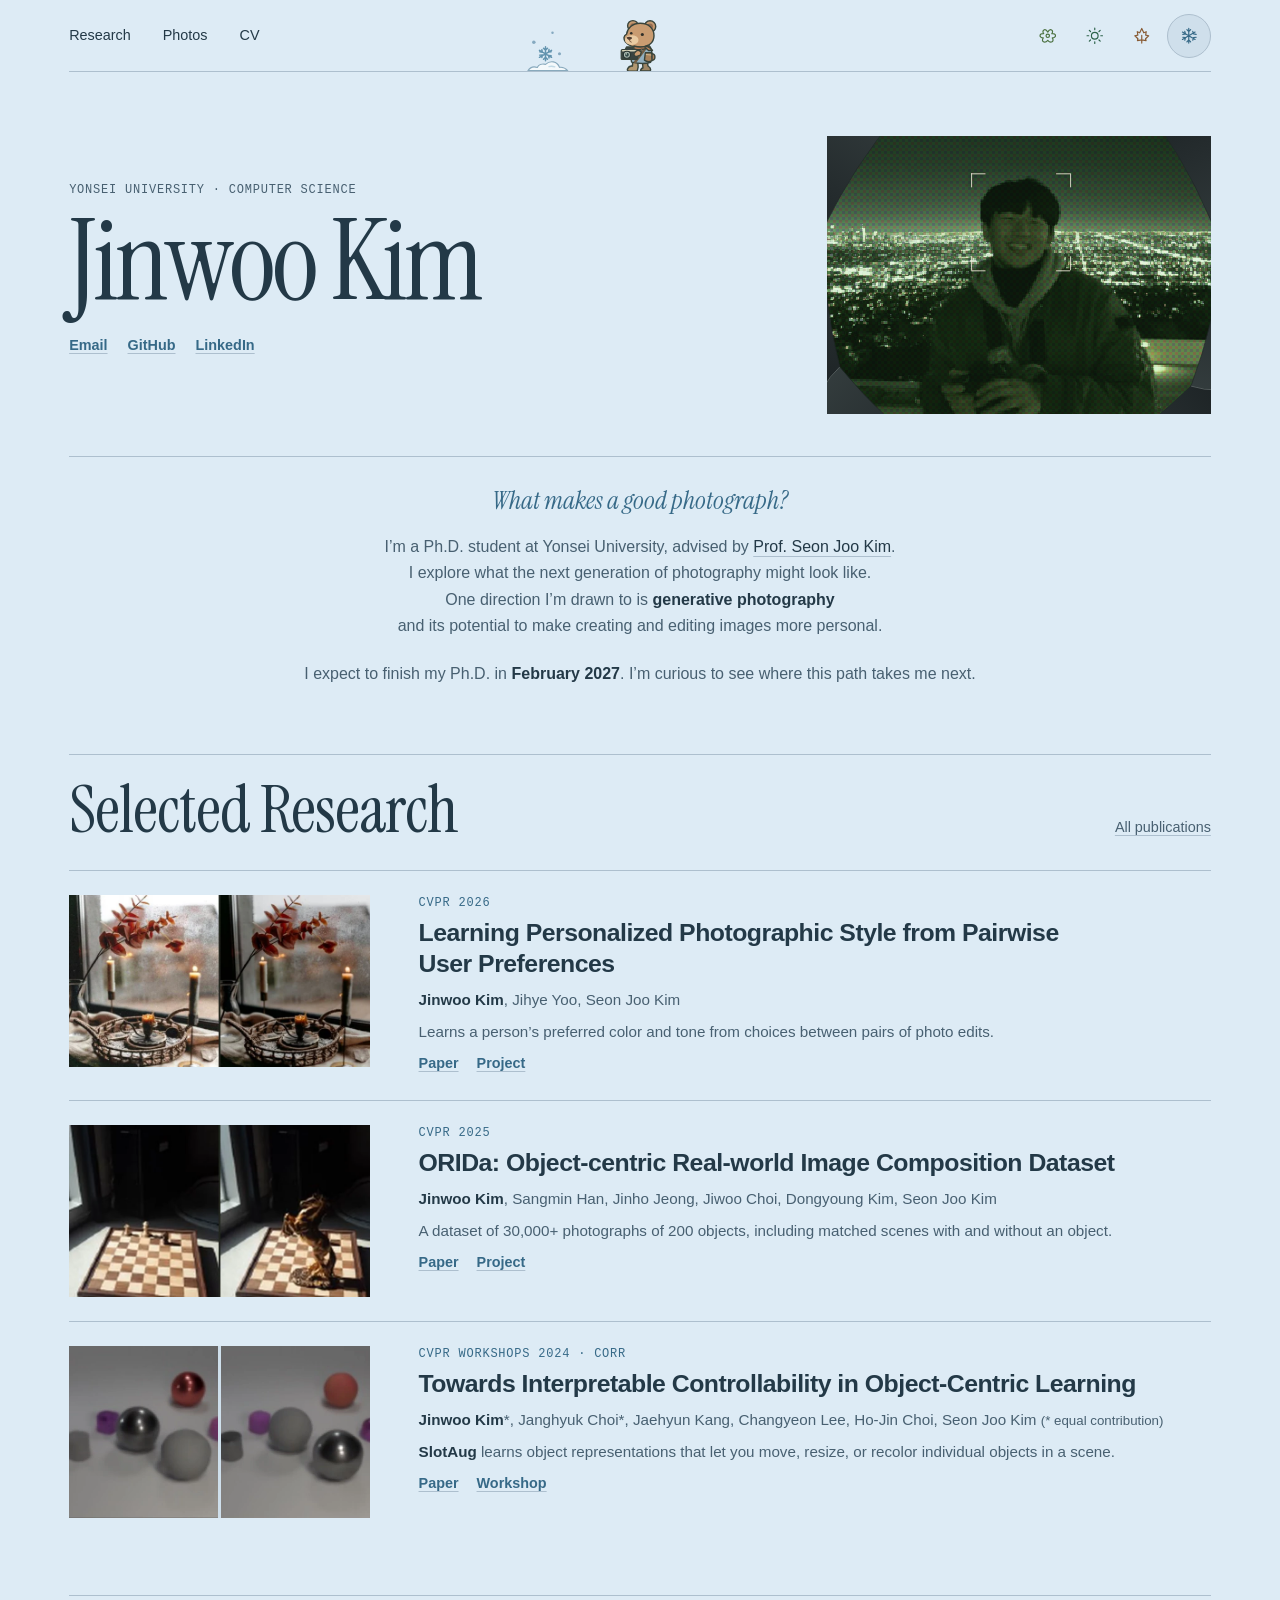
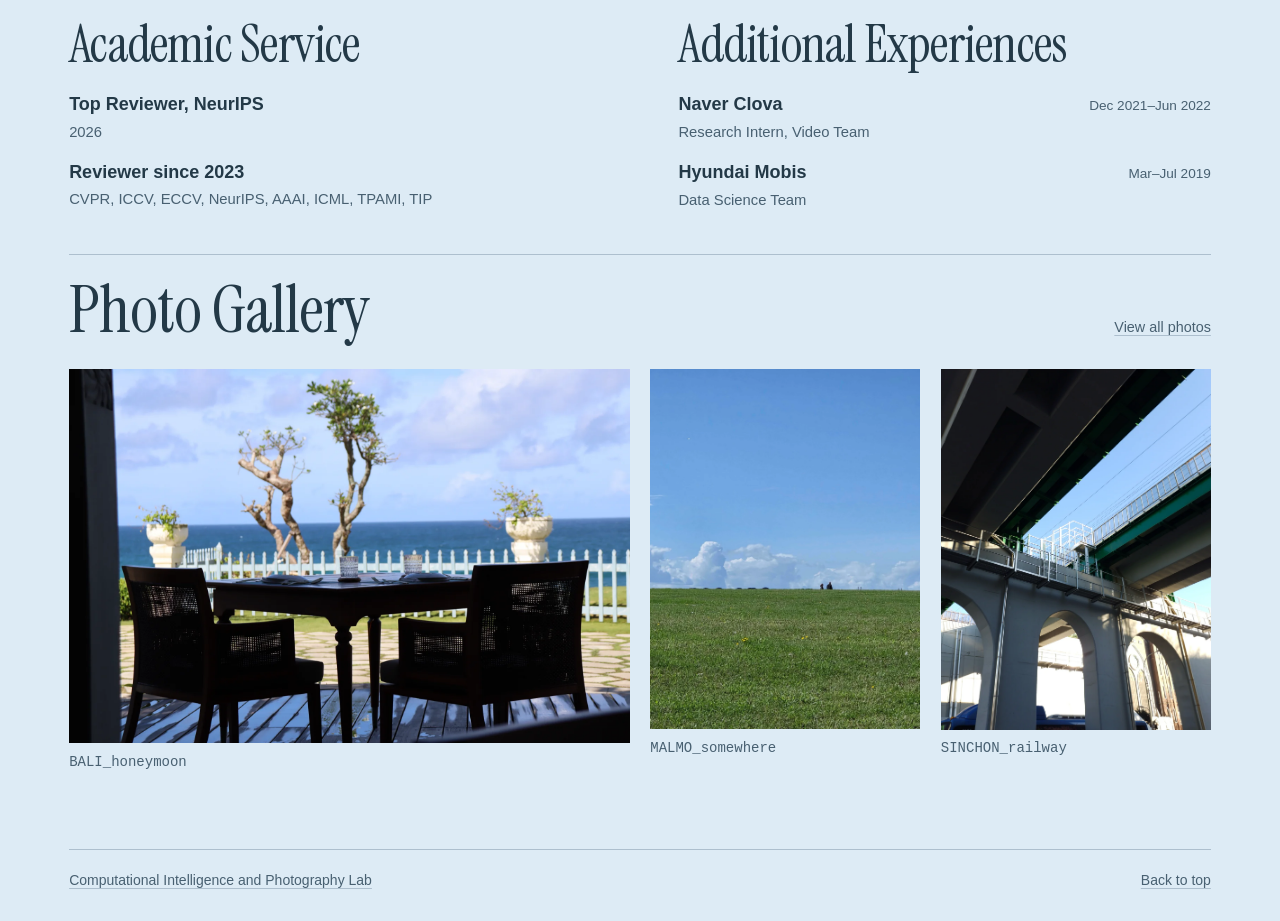
==== index.html @ bad03f72 "Replace CV with updated PDF" ====
<!doctype html>
<html lang="en">
<head>
  <meta charset="utf-8">
  <meta name="viewport" content="width=device-width, initial-scale=1">
  <meta name="theme-color" content="#27221e">
  <meta name="description" content="Jinwoo Kim is a computer science Ph.D. student at Yonsei University exploring the next generation of photography.">
  <title>Jinwoo Kim · Generative Photography</title>
  <link rel="icon" href="favicon.ico" sizes="16x16 32x32 48x48 64x64">
  <script src="palette.js"></script>
  <script src="season-scene.js" defer></script>
  <script src="portrait.js" defer></script>
  <script src="photo-viewer.js" defer></script>
  <link rel="preload" href="assets/instrument-serif.woff2" as="font" type="font/woff2" crossorigin>
  <link rel="stylesheet" href="styles.css">
  <link rel="stylesheet" href="season-scene.css">
</head>
<body id="top">
  <a class="skip-link" href="#main">Skip to content</a>

  <header class="site-header page-width">
    <nav class="site-nav" aria-label="Main navigation">
      <a href="#research">Research</a>
      <a href="#photos">Photos</a>
      <a href="assets/CV_jinwookim.pdf">CV</a>
    </nav>
    <a class="season-scene" href="index.html#top" aria-label="Back to home" title="Back to home"></a>
    <div class="season-controls" id="palette" role="group" aria-label="Seasonal palettes" hidden>
      <button type="button" data-palette="spring" aria-label="Spring palette" aria-pressed="false"><svg aria-hidden="true" viewBox="0 0 24 24"><use href="assets/season-icons.svg#spring"></use></svg></button>
      <button type="button" data-palette="summer" aria-label="Summer palette" aria-pressed="false"><svg aria-hidden="true" viewBox="0 0 24 24"><use href="assets/season-icons.svg#summer"></use></svg></button>
      <button type="button" data-palette="autumn" aria-label="Autumn palette" aria-pressed="false"><svg aria-hidden="true" viewBox="0 0 24 24"><use href="assets/season-icons.svg#autumn"></use></svg></button>
      <button type="button" data-palette="winter" aria-label="Winter palette" aria-pressed="false"><svg aria-hidden="true" viewBox="0 0 24 24"><use href="assets/season-icons.svg#winter"></use></svg></button>
    </div>
  </header>

  <main class="page-width" id="main">
    <section class="hero" aria-labelledby="intro-heading">
      <div class="hero-identity">
        <div>
          <p class="eyebrow">Yonsei University · Computer Science</p>
          <h1 id="intro-heading">Jinwoo Kim</h1>
          <nav class="profile-links" aria-label="Contact and profiles">
            <a href="mailto:jinwoo-kim@yonsei.ac.kr">Email</a>
            <a href="https://github.com/hello-jinwoo">GitHub</a>
            <a href="https://www.linkedin.com/in/jinwoo-kim-a00658206/">LinkedIn</a>
          </nav>
        </div>

        <figure class="portrait">
          <div class="portrait-frame">
            <img class="portrait-color" src="assets/portrait.webp" alt="Jinwoo Kim holding a camera in front of a city skyline at night" width="1380" height="1000" fetchpriority="high">
            <div class="sensor-preview" aria-hidden="true">
              <img src="assets/portrait-preview.webp" alt="" width="276" height="200" fetchpriority="high">
            </div>
            <span class="portrait-focus" aria-hidden="true"></span>
            <svg class="portrait-shutter" viewBox="-139.38 -62 276 200" preserveAspectRatio="xMidYMid slice" aria-hidden="true">
              <defs>
                <linearGradient id="blade-metal" x1="15" y1="65" x2="72" y2="-88" gradientUnits="userSpaceOnUse">
                  <stop stop-color="#343d3e"/>
                  <stop offset=".48" stop-color="#252c2e"/>
                  <stop offset="1" stop-color="#151b1d"/>
                </linearGradient>
                <g id="aperture-blade">
                  <path class="blade-face" fill="url(#blade-metal)" stroke="#202729" stroke-width=".5"/>
                  <path class="blade-seam" fill="none" stroke="#bac4c3" stroke-opacity=".35" stroke-width=".62"/>
                </g>
              </defs>
              <g class="blade-ring"></g>
            </svg>
            <input class="portrait-toggle" type="checkbox" autocomplete="off" aria-label="Develop portrait">
            <span class="shoot-hint" aria-hidden="true">Click to shoot 📸</span>
          </div>
        </figure>
      </div>

      <div class="hero-intro">
        <blockquote class="research-question">
          <p>What makes a good photograph?</p>
        </blockquote>
        <div class="bio">
          <p>
            I’m a Ph.D. student at Yonsei University, advised by
            <a href="https://sites.google.com/site/seonjookim">Prof. Seon Joo Kim</a>.
          </p>
          <p>I explore what the next generation of photography might look like.</p>
          <p>
            One direction I’m drawn to is <strong>generative photography</strong><br>
            and its potential to make creating and editing images more personal.
          </p>
        </div>
        <p class="next-step">
          I expect to finish my Ph.D. in <time datetime="2027-02">February 2027</time>.
          I’m curious to see where this path takes me next.
        </p>
      </div>
    </section>

    <section class="content-section" id="research" aria-labelledby="research-heading">
      <div class="section-heading">
        <h2 id="research-heading">Selected Research</h2>
        <a class="section-link" href="publications.html">All publications</a>
      </div>

      <div class="publications">
        <article class="publication">
          <img class="research-image" src="assets/photographic-style.webp" width="664" height="380" loading="lazy" decoding="async" alt="Two color and tone treatments of the same candles and autumn leaves">
          <div class="publication-copy">
            <p class="eyebrow venue">CVPR 2026</p>
            <h3>Learning Personalized Photographic Style from Pairwise User Preferences</h3>
            <p class="authors"><strong>Jinwoo Kim</strong>, Jihye Yoo, Seon Joo Kim</p>
            <p class="publication-note">Learns a person’s preferred color and tone from choices between pairs of photo edits.</p>
            <div class="publication-links">
              <a href="https://openaccess.thecvf.com/content/CVPR2026/html/Kim_Learning_Personalized_Photographic_Style_from_Pairwise_User_Preferences_CVPR_2026_paper.html" aria-label="Read the Photographic Style paper">Paper</a>
              <a href="https://hello-jinwoo.github.io/pps/" aria-label="Visit the Photographic Style project">Project</a>
            </div>
          </div>
        </article>

        <article class="publication">
          <img class="research-image" src="assets/orida.webp" width="664" height="380" loading="lazy" decoding="async" alt="The same chessboard photographed empty and with an object placed on it">
          <div class="publication-copy">
            <p class="eyebrow venue">CVPR 2025</p>
            <h3>ORIDa: Object-centric Real-world Image Composition Dataset</h3>
            <p class="authors"><strong>Jinwoo Kim</strong>, Sangmin Han, Jinho Jeong, Jiwoo Choi, Dongyoung Kim, Seon Joo Kim</p>
            <p class="publication-note">A dataset of 30,000+ photographs of 200 objects, including matched scenes with and without an object.</p>
            <div class="publication-links">
              <a href="https://arxiv.org/abs/2506.08964" aria-label="Read the ORIDa paper">Paper</a>
              <a href="https://hello-jinwoo.github.io/orida/" aria-label="Visit the ORIDa project">Project</a>
            </div>
          </div>
        </article>

        <article class="publication" id="slotaug">
          <div class="research-image research-comparison" role="img" aria-label="SlotAug material editing. The red sphere turns matte and the front gray sphere becomes reflective.">
            <img src="assets/slotaug-material-before.webp" width="276" height="276" loading="lazy" decoding="async" alt="">
            <img src="assets/slotaug-material-after.webp" width="276" height="276" loading="lazy" decoding="async" alt="">
          </div>
          <div class="publication-copy">
            <p class="eyebrow venue">CVPR Workshops 2024 · CORR</p>
            <h3>Towards Interpretable Controllability in Object-Centric Learning</h3>
            <p class="authors"><strong>Jinwoo Kim</strong>*, Janghyuk Choi*, Jaehyun Kang, Changyeon Lee, Ho-Jin Choi, Seon Joo Kim <span class="equal-contribution">(* equal contribution)</span></p>
            <p class="publication-note"><strong>SlotAug</strong> learns object representations that let you move, resize, or recolor individual objects in a scene.</p>
            <div class="publication-links">
              <a href="https://arxiv.org/abs/2310.08929" aria-label="Read the SlotAug paper">Paper</a>
              <a href="https://corrworkshop.github.io/papers" aria-label="See the SlotAug workshop listing">Workshop</a>
            </div>
          </div>
        </article>
      </div>
    </section>

    <div class="background-sections">
      <section class="background-section" id="academic-service" aria-labelledby="service-heading">
        <h2 id="service-heading">Academic Service</h2>
        <ul class="background-list" role="list">
          <li>
            <h3>Top Reviewer, NeurIPS</h3>
            <p>2026</p>
          </li>
          <li>
            <h3>Reviewer since 2023</h3>
            <p>CVPR, ICCV, ECCV, NeurIPS, AAAI, ICML, TPAMI, TIP</p>
          </li>
        </ul>
      </section>

      <section class="background-section" id="additional-experiences" aria-labelledby="experiences-heading">
        <h2 id="experiences-heading">Additional Experiences</h2>
        <ul class="background-list" role="list">
          <li>
            <div class="experience-heading">
              <h3>Naver Clova</h3>
              <span class="experience-dates"><time datetime="2021-12">Dec 2021</time>–<time datetime="2022-06">Jun 2022</time></span>
            </div>
            <p>Research Intern, Video Team</p>
          </li>
          <li>
            <div class="experience-heading">
              <h3>Hyundai Mobis</h3>
              <span class="experience-dates"><time datetime="2019-03">Mar</time>–<time datetime="2019-07">Jul 2019</time></span>
            </div>
            <p>Data Science Team</p>
          </li>
        </ul>
      </section>
    </div>

    <section class="content-section" id="photos" aria-labelledby="photos-heading">
      <div class="section-heading">
        <h2 id="photos-heading">Photo Gallery</h2>
        <a class="section-link" href="gallery.html">View all photos</a>
      </div>
      <div class="photo-grid">
        <figure class="photo photo-wide">
          <a href="assets/gallery/BALI_honeymoon.webp" aria-label="View BALI_honeymoon at full size">
            <img src="assets/gallery/BALI_honeymoon.webp" width="1600" height="1066" loading="lazy" decoding="async" alt="A table and chairs on a shaded terrace overlooking the sea">
          </a>
          <figcaption>BALI_<wbr>honeymoon</figcaption>
        </figure>
        <figure class="photo">
          <a href="assets/gallery/MALMO_somewhere.webp" aria-label="View MALMO_somewhere at full size">
            <img src="assets/gallery/MALMO_somewhere.webp" width="1200" height="1600" loading="lazy" decoding="async" alt="Two distant figures on a green field beneath a blue sky">
          </a>
          <figcaption>MALMO_<wbr>somewhere</figcaption>
        </figure>
        <figure class="photo">
          <a href="assets/gallery/SINCHON_railway.webp" aria-label="View SINCHON_railway at full size">
            <img src="assets/gallery/SINCHON_railway.webp" width="1198" height="1598" loading="lazy" decoding="async" alt="Concrete railway arches seen from below the crossing tracks">
          </a>
          <figcaption>SINCHON_<wbr>railway</figcaption>
        </figure>
      </div>
    </section>
  </main>

  <footer class="site-footer page-width">
    <a href="https://sites.google.com/site/seonjookim">Computational Intelligence and Photography Lab</a>
    <a href="#top">Back to top</a>
  </footer>
</body>
</html>
---- styles.css ----
@font-face {
  font-family: 'Instrument Serif';
  src: url('assets/instrument-serif.woff2') format('woff2');
  font-weight: 400;
  font-style: normal;
  font-display: swap;
}

@font-face {
  font-family: 'Instrument Serif';
  src: url('assets/instrument-serif-italic.woff2') format('woff2');
  font-weight: 400;
  font-style: italic;
  font-display: swap;
}

:root {
  color-scheme: dark;
  --background: #27221e;
  --ink: #f6eee2;
  --muted: #cfc1b2;
  --spring-swatch: #bfdaa4;
  --summer-swatch: #91c3a2;
  --autumn-swatch: #dfbf99;
  --winter-swatch: #b5d9ef;
  --accent: var(--autumn-swatch);
  --rule: #584b40;
  --image-fill: #342b24;
  --field-coat: #ab9168;
  --serif: 'Instrument Serif', Georgia, serif;
  --sans: -apple-system, BlinkMacSystemFont, 'Segoe UI', sans-serif;
  --mono: ui-monospace, 'SFMono-Regular', Consolas, monospace;
  --gutter: clamp(1.125rem, 5.4vw, 5rem);
}

:root[data-season='spring'] {
  --background: #e5efdc;
  --ink: #25372b;
  --muted: #4c604e;
  --accent: var(--spring-swatch);
  --rule: #b4c6ab;
  --image-fill: #d5e3ca;
  --field-coat: #9db287;
}

:root[data-season='summer'] {
  --background: #15382c;
  --ink: #edf4e9;
  --muted: #bdd2c3;
  --accent: var(--summer-swatch);
  --rule: #426451;
  --image-fill: #214735;
  --field-coat: #81a68c;
}

:root[data-season='winter'] {
  --background: #ddebf5;
  --ink: #233947;
  --muted: #486071;
  --accent: var(--winter-swatch);
  --rule: #adbfce;
  --image-fill: #cfdfeb;
  --field-coat: #91afbf;
}

:root:is([data-season='spring'], [data-season='winter']) {
  color-scheme: light;
  --spring-swatch: #4b7140;
  --summer-swatch: #2d634b;
  --autumn-swatch: #885b34;
  --winter-swatch: #366987;
}

*, *::before, *::after {
  box-sizing: border-box;
}

html {
  scroll-behavior: smooth;
}

body {
  margin: 0;
  background: var(--background);
  color: var(--ink);
  font: 1rem/1.65 var(--sans);
}

::selection {
  background: var(--accent);
  color: var(--background);
}

blockquote, figure, h1, h2, h3, p {
  margin: 0;
}

img {
  display: block;
  max-width: 100%;
}

a {
  color: inherit;
  text-underline-offset: .22em;
  text-decoration-color: var(--rule);
}

a:hover {
  color: var(--accent);
  text-decoration-color: currentColor;
}

a:focus-visible,
.season-controls button:focus-visible,
.portrait-frame:has(.portrait-toggle:focus-visible) {
  outline: 2px solid var(--accent);
  outline-offset: 4px;
}

.skip-link {
  position: absolute;
  z-index: 2;
  top: 1rem;
  left: var(--gutter);
  background: var(--accent);
  color: var(--background);
  padding: .45rem .8rem;
  transform: translateY(calc(-100% - 2rem));
}

.skip-link:focus {
  transform: none;
}

.page-width {
  width: min(calc(100% - 2 * var(--gutter)), 77rem);
  margin-inline: auto;
}

.site-header, .site-footer {
  display: flex;
  align-items: center;
  justify-content: space-between;
  gap: .5rem 1.25rem;
}

.site-header {
  position: relative;
  min-height: 4.5rem;
  border-bottom: 1px solid var(--rule);
}

.site-nav, .profile-links, .publication-links {
  display: flex;
  flex-wrap: wrap;
  align-items: center;
}

.site-nav {
  gap: .125rem clamp(.75rem, 3vw, 2rem);
}

.site-nav a {
  display: inline-flex;
  align-items: center;
  min-height: 2.75rem;
  font-size: .9rem;
  text-decoration: none;
}

.site-nav a:hover {
  text-decoration: underline;
}

.hero {
  padding-block: clamp(2.5rem, 5vw, 4.75rem) clamp(2.75rem, 5.2vw, 4.75rem);
}

.hero-identity {
  display: grid;
  grid-template-columns: minmax(0, 1.26fr) minmax(0, .74fr);
  align-items: center;
  gap: clamp(1.5rem, 5.2vw, 5rem);
}

.hero-intro {
  margin-top: clamp(1.5rem, 3.25vw, 2.75rem);
  padding-top: clamp(1.2rem, 2.35vw, 1.85rem);
  border-top: 1px solid var(--rule);
  text-align: center;
}

.eyebrow {
  font: 500 .75rem/1.45 var(--mono);
  color: var(--muted);
  letter-spacing: .065em;
  text-transform: uppercase;
}

:is(.hero, .archive-heading) h1 {
  font: 400 clamp(4.5rem, 8.8vw, 8.5rem)/.93 var(--serif);
  letter-spacing: -.025em;
}

.hero h1 {
  margin-block: .55rem .35rem;
}

.research-question {
  color: var(--accent);
  font: italic 400 clamp(1.3rem, 2vw, 1.7rem)/1.2 var(--serif);
  text-wrap: pretty;
}

.bio, .next-step {
  max-width: 86ch;
  margin-inline: auto;
  color: var(--muted);
  text-wrap: pretty;
}

.bio {
  margin-top: 1.05rem;
}

.bio a, .next-step time, strong {
  color: var(--ink);
}

.next-step {
  margin-top: 1.35rem;
}

.next-step time {
  font-weight: 600;
  white-space: nowrap;
}

.profile-links {
  gap: .125rem 1.25rem;
  margin-top: .65rem;
  color: var(--accent);
  font-size: .9rem;
  font-weight: 575;
}

.profile-links a {
  display: inline-flex;
  align-items: center;
  min-height: 2.75rem;
}

.portrait {
  width: min(100%, 24rem);
  justify-self: end;
}

.portrait-frame {
  --sensor-opacity: 1;
  position: relative;
  isolation: isolate;
  overflow: hidden;
  aspect-ratio: 1.38;
  background: var(--image-fill);
}

.portrait-frame:not(.has-iris):has(.portrait-toggle:checked),
.portrait-frame.is-developed {
  --sensor-opacity: 0;
}

.portrait-frame img {
  width: 100%;
  height: 100%;
  object-fit: cover;
}

.portrait-color {
  filter: brightness(1.12);
}

.sensor-preview {
  position: absolute;
  inset: 0;
  isolation: isolate;
}

.sensor-preview, .portrait-focus {
  opacity: var(--sensor-opacity);
  transition: opacity 150ms ease-out;
  pointer-events: none;
}

.portrait-frame.is-exposing .sensor-preview {
  transition: none;
}

.portrait-frame.is-exposing .portrait-focus {
  opacity: 0;
}

.sensor-preview img {
  image-rendering: pixelated;
  filter: saturate(.45) contrast(.86) brightness(.98) sepia(.12) hue-rotate(18deg);
}

.sensor-preview::before, .sensor-preview::after {
  content: '';
  position: absolute;
  inset: 0;
  z-index: 1;
  pointer-events: none;
}

.sensor-preview::before {
  background: rgb(111 165 112 / .33);
  mix-blend-mode: color;
}

.sensor-preview::after {
  /* RGGB cells, clockwise from the top-right quadrant: green, blue, green, red. */
  background-image: conic-gradient(
    rgb(64 155 79 / .38) 25%,
    rgb(59 70 126 / .34) 0 50%,
    rgb(64 155 79 / .38) 0 75%,
    rgb(153 72 59 / .32) 0
  );
  background-size: 6px 6px;
  mix-blend-mode: overlay;
}

.portrait-focus {
  --corner: clamp(.55rem, 1.4vw, .9rem);
  --line: linear-gradient(currentColor, currentColor);
  position: absolute;
  z-index: 1;
  top: 31%;
  left: 50.5%;
  width: 26%;
  height: 35%;
  transform: translate(-50%, -50%);
  color: rgb(245 240 223 / .82);
  background:
    var(--line) left top / var(--corner) 1px,
    var(--line) left top / 1px var(--corner),
    var(--line) right top / var(--corner) 1px,
    var(--line) right top / 1px var(--corner),
    var(--line) left bottom / var(--corner) 1px,
    var(--line) left bottom / 1px var(--corner),
    var(--line) right bottom / var(--corner) 1px,
    var(--line) right bottom / 1px var(--corner);
  background-repeat: no-repeat;
  filter: drop-shadow(0 1px 2px rgb(0 0 0 / .55));
}

.portrait-shutter {
  position: absolute;
  z-index: 2;
  inset: 0;
  width: 100%;
  height: 100%;
  pointer-events: none;
  visibility: hidden;
}

.portrait-frame.has-iris:not(.is-developed) .portrait-shutter,
.portrait-frame.is-exposing .portrait-shutter {
  visibility: visible;
}

.portrait-toggle {
  position: absolute;
  z-index: 3;
  inset: 0;
  width: 100%;
  height: 100%;
  margin: 0;
  opacity: 0;
  cursor: pointer;
}

.shoot-hint {
  position: absolute;
  z-index: 4;
  left: var(--hint-x, .65rem);
  top: var(--hint-y, .65rem);
  padding: .3rem .6rem;
  border: 1px solid rgb(255 255 255 / .24);
  border-radius: .3rem;
  background: rgb(25 30 27 / .91);
  color: #fbf6e9;
  font: 500 .78rem/1.45 var(--sans);
  white-space: nowrap;
  visibility: hidden;
  pointer-events: none;
}

.portrait-frame.has-pointer:not(.is-exposing) .shoot-hint {
  visibility: visible;
}

.content-section {
  padding-block: 1.375rem clamp(2.75rem, 6vw, 5rem);
  border-top: 1px solid var(--rule);
  scroll-margin-top: 1rem;
}

.section-heading {
  display: flex;
  align-items: baseline;
  justify-content: space-between;
  flex-wrap: wrap;
  gap: .5rem 1.75rem;
  margin-bottom: 1.65rem;
}

.section-heading h2 {
  font: 400 clamp(2.6rem, 5.5vw, 4.15rem)/1 var(--serif);
  letter-spacing: -.015em;
}

.section-link {
  font-size: .9rem;
  color: var(--muted);
}

.publication {
  display: grid;
  grid-template-columns: clamp(13.5rem, 23.5vw, 21rem) minmax(0, 1fr);
  align-items: start;
  gap: clamp(1.375rem, 3.8vw, 3.5rem);
  padding-block: 1.5rem;
  border-top: 1px solid var(--rule);
}

.publication:last-child {
  padding-bottom: 0;
}

.research-image {
  width: 100%;
  height: auto;
  aspect-ratio: 664 / 380;
  object-fit: cover;
  background: var(--image-fill);
}

.research-comparison {
  display: grid;
  grid-template-columns: repeat(2, minmax(0, 1fr));
  grid-template-rows: minmax(0, 1fr);
  gap: 3px;
  overflow: hidden;
}

.research-comparison img {
  width: 100%;
  height: 100%;
  object-fit: cover;
}

.publication-copy {
  min-width: 0;
}

.venue {
  color: var(--accent);
}

.publication h3 {
  max-width: 53ch;
  margin-top: .375rem;
  font-size: clamp(1.15rem, 2.02vw, 1.55rem);
  line-height: 1.25;
  letter-spacing: -.02em;
  font-weight: 625;
  text-wrap: pretty;
}

.authors, .publication-note {
  margin-top: .425rem;
  color: var(--muted);
  font-size: .95rem;
}

.equal-contribution {
  white-space: nowrap;
  font-size: .875em;
}

.publication-links {
  gap: .25rem 1.125rem;
  margin-top: .5rem;
  font-size: .9rem;
  color: var(--accent);
  font-weight: 550;
}

.photo-grid {
  display: grid;
  grid-template-columns: repeat(4, minmax(0, 1fr));
  gap: clamp(1.25rem, 2.5vw, 2.2rem) clamp(.75rem, 1.6vw, 1.35rem);
}

.photo-wide { grid-column: span 2; }
.photo a { display: block; }
.photo img {
  width: 100%;
  height: auto;
  background: var(--image-fill);
}

.photo figcaption {
  margin-top: .55rem;
  color: var(--muted);
  font: .875rem/1.45 var(--mono);
  overflow-wrap: anywhere;
}

@media (max-width: 49rem) {
  .photo-grid { grid-template-columns: repeat(2, minmax(0, 1fr)); }
}

.background-sections {
  display: grid;
  grid-template-columns: repeat(2, minmax(0, 1fr));
  gap: clamp(1.5rem, 6vw, 5rem);
  border-top: 1px solid var(--rule);
}

.background-section {
  padding-block: 1.375rem 2.6rem;
}

.background-section h2 {
  font: 400 clamp(2.3rem, 4.5vw, 3.25rem)/1.05 var(--serif);
  letter-spacing: -.015em;
}

.background-list, .archive-list {
  margin: 0;
  padding: 0;
  list-style: none;
}

.background-list {
  display: grid;
  gap: .95rem;
  margin-top: 1.25rem;
}

.background-list h3, .archive-list h3 {
  color: var(--ink);
  font-size: 1.125rem;
  font-weight: 625;
  line-height: 1.4;
  text-wrap: pretty;
}

.background-list p, .archive-note {
  margin-top: .15rem;
  color: var(--muted);
  font-size: .925rem;
}

.experience-heading {
  display: flex;
  flex-wrap: wrap;
  align-items: baseline;
  justify-content: space-between;
  gap: .125rem .75rem;
}

.experience-dates {
  color: var(--muted);
  font-size: .85rem;
  font-variant-numeric: tabular-nums;
  white-space: nowrap;
}

.archive-heading {
  display: flex;
  flex-wrap: wrap;
  justify-content: space-between;
  align-items: baseline;
  gap: .85rem 2rem;
  padding-block: clamp(2.75rem, 6vw, 5rem) 2.25rem;
}

.archive-year {
  display: grid;
  grid-template-columns: clamp(5rem, 11vw, 10rem) minmax(0, 1fr);
  gap: clamp(1.375rem, 4vw, 3.75rem);
  padding-block: 1.65rem 2rem;
  border-top: 1px solid var(--rule);
}

.archive-year h2 {
  font: 400 clamp(2.4rem, 5vw, 3.375rem)/1 var(--serif);
  color: var(--accent);
}

.archive-list li + li {
  margin-top: 1rem;
  padding-top: 1rem;
  border-top: 1px solid var(--rule);
}

.archive-list .authors {
  margin-top: .2rem;
}

.archive-meta {
  display: flex;
  flex-wrap: wrap;
  align-items: baseline;
  gap: .2rem 1.15rem;
  margin-top: .45rem;
}

.archive-meta .publication-links {
  margin-top: 0;
  gap: .2rem .85rem;
}

.site-footer {
  padding-block: 1.2rem 1.8rem;
  align-items: baseline;
  flex-wrap: wrap;
  border-top: 1px solid var(--rule);
  color: var(--muted);
  font-size: .875rem;
}

.season-controls:not([hidden]) {
  display: flex;
  align-items: center;
  gap: .18rem;
  margin-inline-start: auto;
}

.season-controls button {
  display: grid;
  place-items: center;
  width: 2.75rem;
  height: 2.75rem;
  padding: 0;
  border: 1px solid transparent;
  border-radius: 50%;
  background: transparent;
  color: var(--swatch);
  cursor: pointer;
}

.season-controls button:hover, .season-controls button[aria-pressed='true'] {
  background: var(--image-fill);
}

.season-controls button[aria-pressed='true'] {
  border-color: var(--rule);
}

.season-controls svg {
  width: 1.22rem;
  height: 1.22rem;
  fill: none;
  stroke: currentColor;
  stroke-width: 1.45;
  stroke-linecap: round;
  stroke-linejoin: round;
}

[data-palette='spring'] { --swatch: var(--spring-swatch); }
[data-palette='summer'] { --swatch: var(--summer-swatch); }
[data-palette='autumn'] { --swatch: var(--autumn-swatch); }
[data-palette='winter'] { --swatch: var(--winter-swatch); }

@media (max-width: 49rem) {
  .hero {
    padding-block: 2.5rem 2.75rem;
  }

  :is(.hero, .archive-heading) h1 {
    font-size: clamp(4.15rem, 10.2vw, 7rem);
  }

  .bio {
    margin-top: .9rem;
  }

  .publication {
    grid-template-columns: minmax(10rem, 1fr) minmax(0, 1.5fr);
    gap: 1.1rem;
  }
}

@media (max-width: 36rem) {
  .site-header {
    min-height: 3.75rem;
    column-gap: .5rem;
    flex-wrap: wrap;
  }

  .season-controls:not([hidden]) {
    gap: 0;
  }

  .season-controls button {
    width: 2.35rem;
  }

  .site-nav {
    column-gap: .6rem;
  }

  .hero-identity {
    grid-template-columns: minmax(0, 1fr);
    gap: 1.35rem;
  }

  .portrait {
    width: min(89%, 23rem);
    justify-self: center;
  }

  .publication {
    grid-template-columns: minmax(0, 1fr);
    gap: 1rem;
  }

  .section-heading {
    margin-bottom: 1.25rem;
  }

  .background-sections, .archive-year {
    grid-template-columns: minmax(0, 1fr);
    gap: 1rem;
  }

  .background-section + .background-section {
    border-top: 1px solid var(--rule);
  }

  .background-section {
    padding-bottom: 1.35rem;
  }
}

@media (max-width: 22rem) {
  .site-header {
    column-gap: .28rem;
  }

  .site-nav {
    column-gap: .275rem;
  }

  .season-controls button {
    width: 2.1rem;
  }
}

@media (prefers-reduced-motion: reduce) {
  html {
    scroll-behavior: auto;
  }

  .sensor-preview, .portrait-focus, .portrait-frame.is-exposing .sensor-preview {
    transition: none;
  }
}

.gallery-archive { padding-bottom: clamp(3rem, 6vw, 5rem); }

.photo-viewer {
  position: fixed;
  inset: 0;
  width: 100%;
  max-width: none;
  height: 100%;
  height: 100dvh;
  max-height: none;
  margin: 0;
  border: 0;
  padding: max(.65rem, env(safe-area-inset-top)) var(--gutter) max(.75rem, env(safe-area-inset-bottom));
  background: #080808;
  color: #f2f0ec;
}
.photo-viewer::backdrop { background: #080808; }
.photo-viewer[open] { display: grid; grid-template-rows: auto minmax(0, 1fr); }
html:has(.photo-viewer[open]) { overflow: hidden; }
.viewer-back {
  justify-self: start;
  min-height: 2.75rem;
  padding: .35rem .25rem;
  background: none;
  border: 0;
  color: inherit;
  font: .9375rem var(--sans);
  text-decoration: underline;
  text-underline-offset: .22em;
  cursor: pointer;
}
.viewer-back:focus-visible { outline: 2px solid currentColor; }
.photo-viewer figure {
  min-height: 0;
  display: grid;
  grid-template-rows: minmax(0, 1fr) auto;
}
.photo-viewer img {
  width: 100%;
  height: 100%;
  min-height: 0;
  object-fit: contain;
}
.photo-viewer figcaption {
  padding: 1rem 0 .45rem;
  text-align: center;
  font: .9375rem/1.4 var(--mono);
  overflow-wrap: anywhere;
}
---- season-scene.css ----
.season-scene {
  --take: 3.85s;
  --look: 7deg;
  --lens-glint: #faeac7;
  position: absolute;
  bottom: 0;
  left: 50%;
  width: clamp(14rem, 23vw, 17.5rem);
  transform: translateX(-50%);
  cursor: pointer;
  user-select: none;
}

.season-scene:empty, .scene-subject { display: none; }
.season-scene svg { display: block; width: 100%; height: auto; }

:root[data-season='spring'] .scene-subject[data-subject='spring'],
:root[data-season='summer'] .scene-subject[data-subject='summer'],
:root[data-season='autumn'] .scene-subject[data-subject='autumn'],
:root[data-season='winter'] .scene-subject[data-subject='winter'] { display: inline; }

:root[data-season='spring'] .season-scene { --look: 9deg; --lens-glint: #6d8050; }
:root[data-season='summer'] .season-scene { --look: -9deg; }
:root[data-season='winter'] .season-scene { --look: -6deg; --lens-glint: #527f98; }
:root:is([data-season='summer'], [data-season='winter']) .scene-world {
  transform: scaleX(-1);
  transform-origin: 120px 0;
}

.scene-head { transform-origin: 0 -21px; }
.scene-camera { transform-origin: 2px -16px; }
.scene-glint { opacity: 0; }
.paw-far { transform-origin: -5px -9px; --stride-a: 22deg; --stride-b: -19deg; }
.paw-near { transform-origin: 3px -9px; --stride-a: -19deg; --stride-b: 22deg; }
.autumn-maple { transform: rotate(-53deg); }
.summer-light { opacity: .72; }

@media (prefers-reduced-motion: no-preference) {
  .is-playing .scene-travel { animation: photographer-walk var(--take) both; }
  .is-playing .scene-facing { animation: photographer-turn var(--take) ease-in-out both; }
  .is-playing .scene-body { animation: photographer-step var(--take) ease-in-out both; }
  .is-playing :is(.paw-far, .paw-near) { animation: photographer-stride var(--take) ease-in-out both; }
  .is-playing .scene-head { animation: photographer-look var(--take) ease-in-out both; }
  .is-playing .scene-camera { animation: raise-camera var(--take) ease-in-out both; }
  .is-playing .scene-glint { animation: lens-glint var(--take) linear both; }

  .is-playing .spring-stem { animation: sprout var(--take) ease-out both; }
  .is-playing .spring-leaf-left { --fold: 58deg; animation: unfurl-leaf var(--take) ease-out both; }
  .is-playing .spring-leaf-right { --fold: -42deg; animation: unfurl-leaf var(--take) ease-out both; }
  .is-playing .summer-crown { animation: canopy-breeze var(--take) ease-in-out both; }
  .is-playing .summer-light { animation: canopy-light var(--take) ease-in-out both; }
  .is-playing .autumn-maple { animation: falling-maple var(--take) ease-in-out both; }
  .is-playing .autumn-small { animation: falling-leaf var(--take) ease-in-out both; }
  .is-playing .winter-crystal { animation: falling-crystal var(--take) ease-in-out both; }
  .is-playing .snow-grain { animation: flurry var(--take) linear both; }
  .is-playing .winter-bank { animation: gathering-snow var(--take) ease-out both; }
}

/* The subject moves first. The photographer notices, walks, makes one exposure and returns. */
@keyframes photographer-walk {
  0%, 16% { transform: translateX(0); animation-timing-function: cubic-bezier(.4,.05,.35,1); }
  42%, 71% { transform: translateX(38px); animation-timing-function: cubic-bezier(.4,.05,.35,1); }
  94%, 100% { transform: translateX(0); }
}

@keyframes photographer-turn {
  0%, 67% { transform: scaleX(1); }
  71%, 93% { transform: scaleX(-1); }
  97%, 100% { transform: scaleX(1); }
}

@keyframes photographer-step {
  0%, 16%, 24%, 32%, 42%, 65%, 71%, 79%, 87%, 94%, 100% { transform: translateY(0); }
  20%, 28%, 36%, 75%, 83%, 91% { transform: translateY(-1.7px); }
  49%, 59% { transform: translateY(1px); }
}

@keyframes photographer-stride {
  0%, 16%, 42%, 71%, 94%, 100% { transform: rotate(0); }
  19%, 28%, 36%, 74%, 82%, 90% { transform: rotate(var(--stride-a)); }
  24%, 32%, 39%, 78%, 86% { transform: rotate(var(--stride-b)); }
}

@keyframes photographer-look {
  0%, 5%, 24%, 40%, 67%, 100% { transform: rotate(0); }
  12%, 17% { transform: translateX(1px) rotate(var(--look)); }
  49%, 60% { transform: translateX(1.2px) rotate(var(--look)); }
}

@keyframes raise-camera {
  0%, 39%, 67%, 100% { transform: translate(0, 0) rotate(0); }
  49%, 59% { transform: translate(-.6px, -11.1px) rotate(var(--look)); }
}

@keyframes lens-glint {
  0%, 52%, 58%, 100% { opacity: 0; }
  53.5% { opacity: 1; }
  55% { opacity: .72; }
}

@keyframes sprout {
  0%, 3% { transform: scale(.24, .05); }
  27% { transform: scale(.93, 1.04) rotate(-2deg); }
  46%, 100% { transform: scale(1, 1); }
}

@keyframes unfurl-leaf {
  0%, 9% { transform: rotate(var(--fold)) scale(.08); }
  36% { transform: rotate(-3deg) scale(1.03); }
  48%, 100% { transform: rotate(0) scale(1); }
}

@keyframes canopy-breeze {
  0% { transform: scale(.65, .72) rotate(-3deg); }
  22% { transform: scale(1, 1) rotate(6deg); }
  41% { transform: rotate(-5deg); }
  58% { transform: rotate(3deg); }
  80%, 100% { transform: rotate(0); }
}

@keyframes canopy-light {
  0%, 15% { opacity: .15; transform: translateX(-2px); }
  34% { opacity: 1; transform: translateX(1.5px); }
  54% { opacity: .42; transform: translateX(-.8px); }
  78%, 100% { opacity: .72; transform: translateX(0); }
}

@keyframes falling-maple {
  0% { transform: translate(10px, -40px) rotate(27deg); opacity: 0; }
  8% { opacity: 1; }
  22% { transform: translate(-8px, -30px) rotate(-35deg); }
  39% { transform: translate(4px, -19px) rotate(32deg); }
  55% { transform: translate(-4px, -7px) rotate(-66deg); }
  67%, 100% { transform: translate(0, 0) rotate(-53deg); }
}

@keyframes falling-leaf {
  0% { transform: translate(-7px, -31px) rotate(-58deg); opacity: 0; }
  6% { opacity: 1; }
  23% { transform: translate(4px, -17px) rotate(14deg); }
  43% { transform: translate(-3px, -4px) rotate(-17deg); }
  52%, 100% { transform: translate(0, 0) rotate(0); }
}

@keyframes falling-crystal {
  0% { opacity: 0; transform: translate(7px, -37px) rotate(68deg); }
  11% { opacity: 1; }
  29% { transform: translate(-7px, -19px) rotate(37deg); }
  54% { transform: translate(3px, -5px) rotate(10deg); }
  75%, 100% { transform: translate(0, 0) rotate(0); }
}

@keyframes flurry {
  0% { opacity: 0; transform: translate(5px, -22px); }
  19% { opacity: .9; }
  44% { transform: translate(-3px, -9px); }
  77%, 100% { opacity: 1; transform: translate(0, 0); }
}

@keyframes gathering-snow {
  0% { transform: scale(.74, .25); }
  61%, 100% { transform: scale(1); }
}

@media (max-width: 44rem) {
  .site-header {
    display: grid;
    grid-template-columns: minmax(0, 1fr) auto;
    align-content: end;
    row-gap: 0;
    padding-top: .2rem;
  }

  .site-nav { grid-area: 1 / 1; }
  .season-controls { grid-area: 1 / 2; }
  .season-scene {
    position: static;
    transform: none;
    grid-area: 2 / 1 / 3 / -1;
    justify-self: center;
    width: min(13.75rem, 100%);
  }
}

@media (prefers-reduced-motion: reduce) {
  .scene-camera { transform: translate(-.6px, -11.1px) rotate(var(--look)); }
}
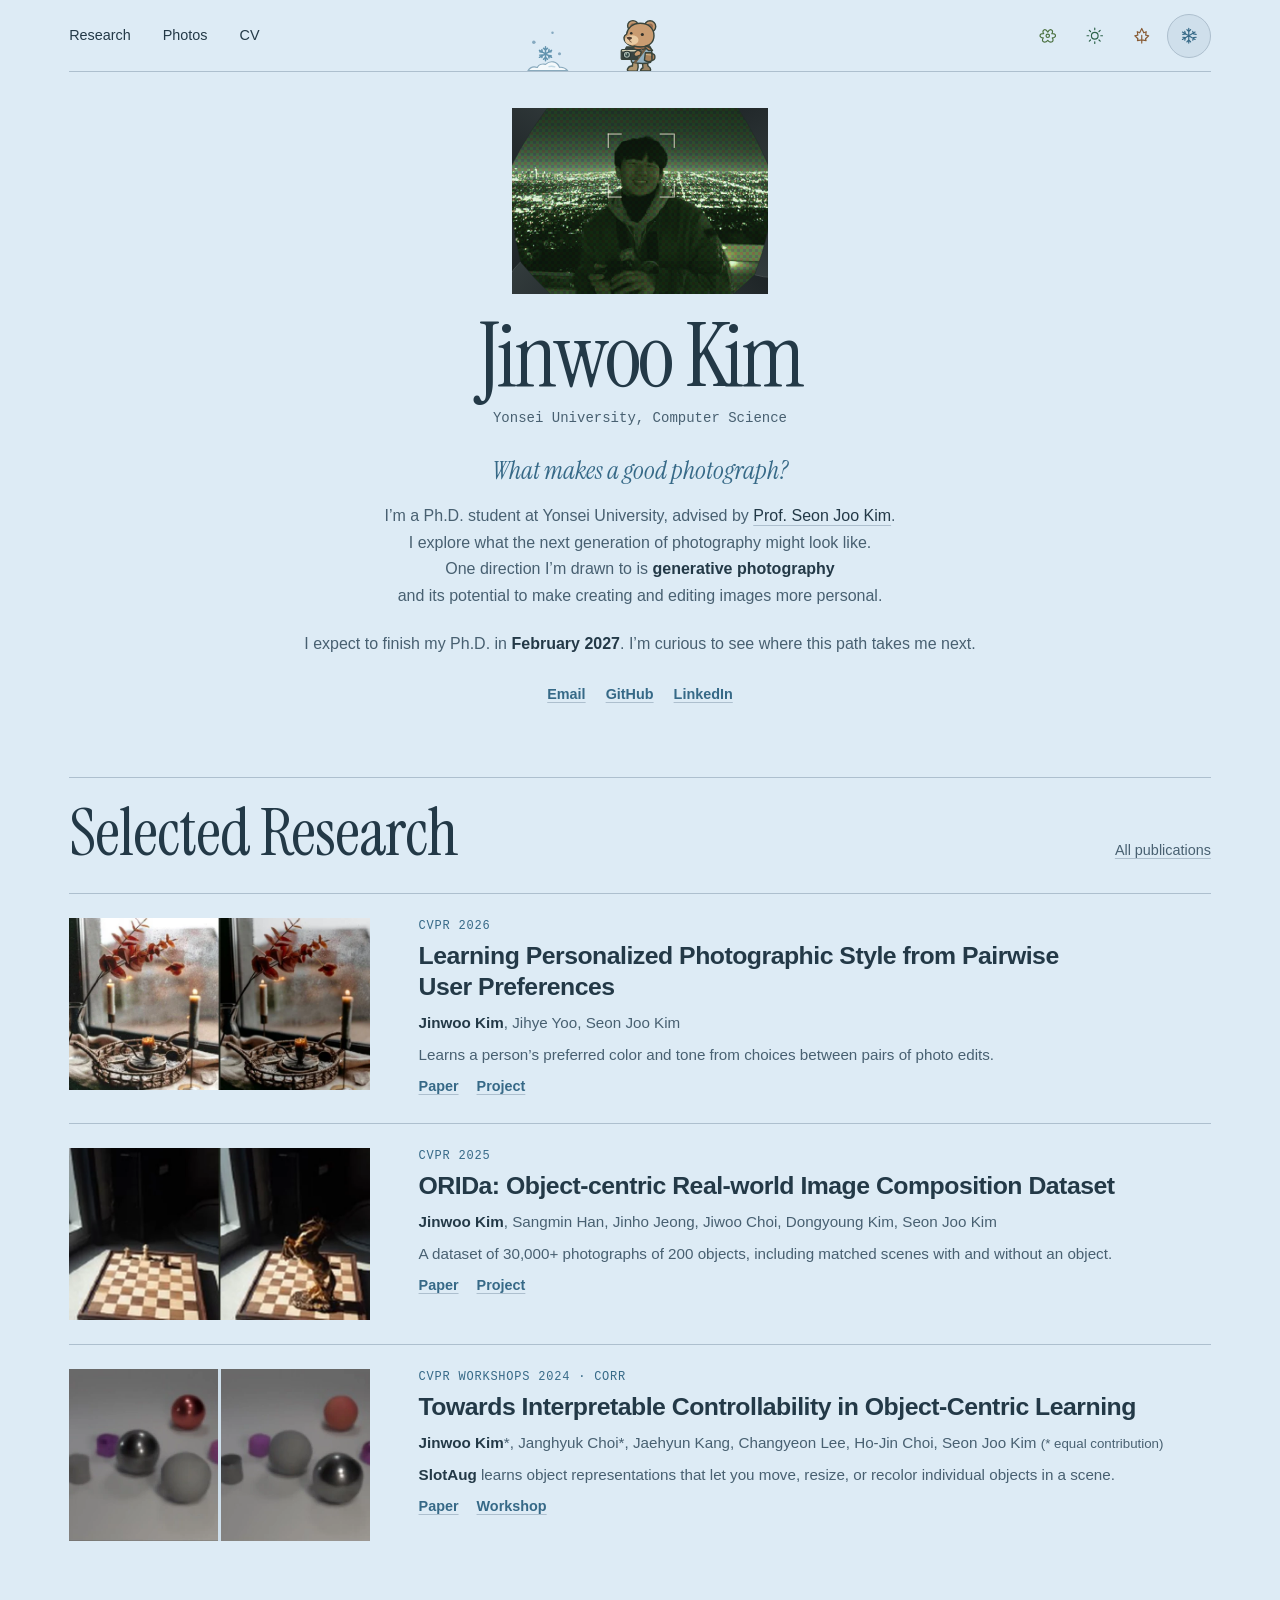
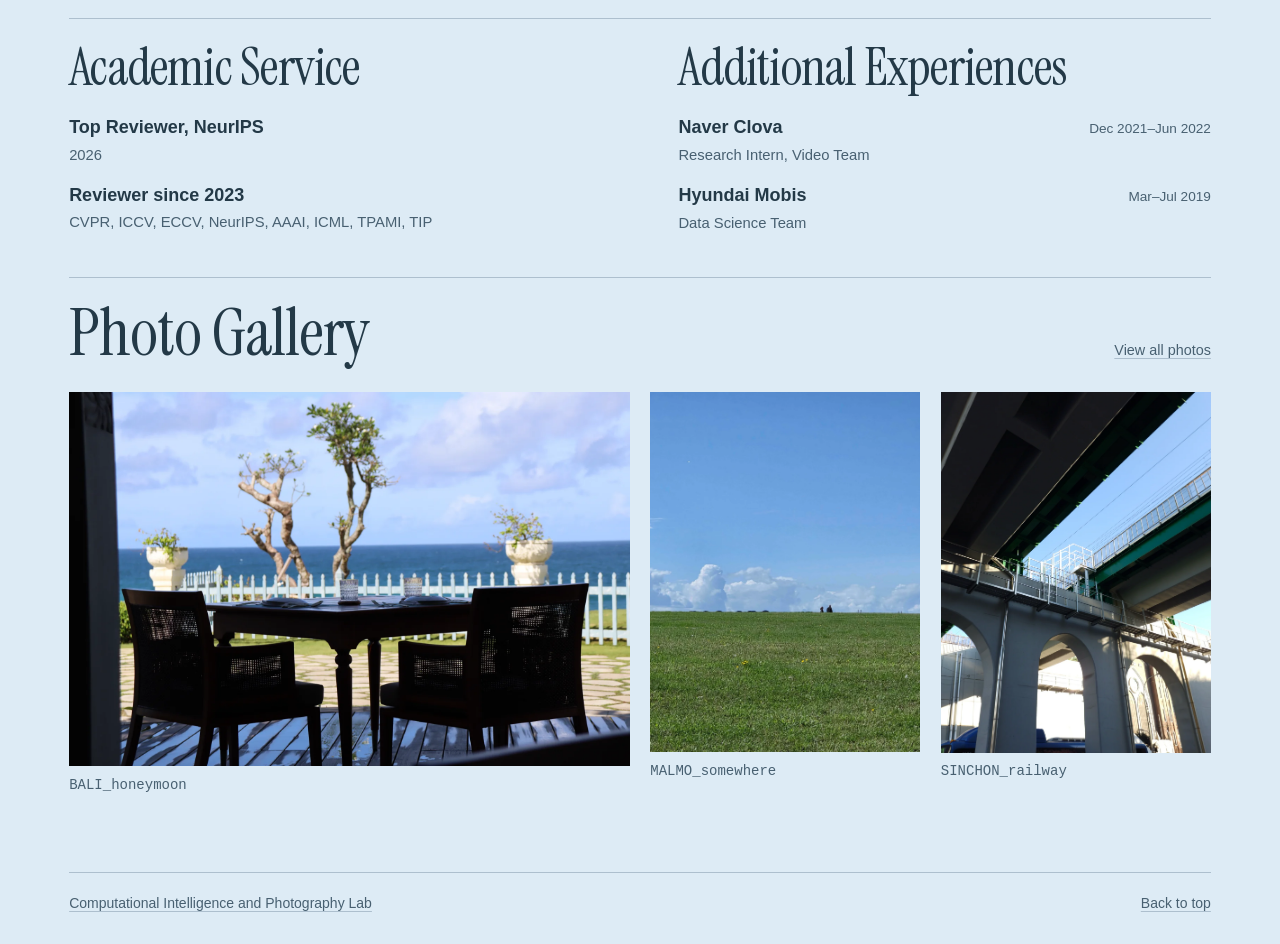
==== commit 8f1c6a4d: "Center homepage portrait, introduction, and contact links" ====
--- a/index.html
+++ b/index.html
@@ -22,7 +22,7 @@
     <nav class="site-nav" aria-label="Main navigation">
       <a href="#research">Research</a>
       <a href="#photos">Photos</a>
-      <a href="assets/CV_jinwookim.pdf">CV</a>
+      <a href="assets/CV_jinwookim.pdf?v=dbedc2bc">CV</a>
     </nav>
     <a class="season-scene" href="index.html#top" aria-label="Back to home" title="Back to home"></a>
     <div class="season-controls" id="palette" role="group" aria-label="Seasonal palettes" hidden>
@@ -35,43 +35,36 @@
 
   <main class="page-width" id="main">
     <section class="hero" aria-labelledby="intro-heading">
-      <div class="hero-identity">
-        <div>
-          <p class="eyebrow">Yonsei University · Computer Science</p>
-          <h1 id="intro-heading">Jinwoo Kim</h1>
-          <nav class="profile-links" aria-label="Contact and profiles">
-            <a href="mailto:jinwoo-kim@yonsei.ac.kr">Email</a>
-            <a href="https://github.com/hello-jinwoo">GitHub</a>
-            <a href="https://www.linkedin.com/in/jinwoo-kim-a00658206/">LinkedIn</a>
-          </nav>
+      <figure class="portrait">
+        <div class="portrait-frame">
+          <img class="portrait-color" src="assets/portrait.webp" alt="Jinwoo Kim holding a camera in front of a city skyline at night" width="1380" height="1000" fetchpriority="high">
+          <div class="sensor-preview" aria-hidden="true">
+            <img src="assets/portrait-preview.webp" alt="" width="276" height="200" fetchpriority="high">
+          </div>
+          <span class="portrait-focus" aria-hidden="true"></span>
+          <svg class="portrait-shutter" viewBox="-139.38 -62 276 200" preserveAspectRatio="xMidYMid slice" aria-hidden="true">
+            <defs>
+              <linearGradient id="blade-metal" x1="15" y1="65" x2="72" y2="-88" gradientUnits="userSpaceOnUse">
+                <stop stop-color="#343d3e"/>
+                <stop offset=".48" stop-color="#252c2e"/>
+                <stop offset="1" stop-color="#151b1d"/>
+              </linearGradient>
+              <g id="aperture-blade">
+                <path class="blade-face" fill="url(#blade-metal)" stroke="#202729" stroke-width=".5"/>
+                <path class="blade-seam" fill="none" stroke="#bac4c3" stroke-opacity=".35" stroke-width=".62"/>
+              </g>
+            </defs>
+            <g class="blade-ring"></g>
+          </svg>
+          <input class="portrait-toggle" type="checkbox" autocomplete="off" aria-label="Develop portrait">
+          <span class="shoot-hint" aria-hidden="true">Click to shoot 📸</span>
         </div>
-
-        <figure class="portrait">
-          <div class="portrait-frame">
-            <img class="portrait-color" src="assets/portrait.webp" alt="Jinwoo Kim holding a camera in front of a city skyline at night" width="1380" height="1000" fetchpriority="high">
-            <div class="sensor-preview" aria-hidden="true">
-              <img src="assets/portrait-preview.webp" alt="" width="276" height="200" fetchpriority="high">
-            </div>
-            <span class="portrait-focus" aria-hidden="true"></span>
-            <svg class="portrait-shutter" viewBox="-139.38 -62 276 200" preserveAspectRatio="xMidYMid slice" aria-hidden="true">
-              <defs>
-                <linearGradient id="blade-metal" x1="15" y1="65" x2="72" y2="-88" gradientUnits="userSpaceOnUse">
-                  <stop stop-color="#343d3e"/>
-                  <stop offset=".48" stop-color="#252c2e"/>
-                  <stop offset="1" stop-color="#151b1d"/>
-                </linearGradient>
-                <g id="aperture-blade">
-                  <path class="blade-face" fill="url(#blade-metal)" stroke="#202729" stroke-width=".5"/>
-                  <path class="blade-seam" fill="none" stroke="#bac4c3" stroke-opacity=".35" stroke-width=".62"/>
-                </g>
-              </defs>
-              <g class="blade-ring"></g>
-            </svg>
-            <input class="portrait-toggle" type="checkbox" autocomplete="off" aria-label="Develop portrait">
-            <span class="shoot-hint" aria-hidden="true">Click to shoot 📸</span>
-          </div>
-        </figure>
-      </div>
+      </figure>
+
+      <header class="hero-heading">
+        <h1 id="intro-heading">Jinwoo Kim</h1>
+        <p class="hero-affiliation">Yonsei University, Computer Science</p>
+      </header>
 
       <div class="hero-intro">
         <blockquote class="research-question">
@@ -93,6 +86,12 @@
           I’m curious to see where this path takes me next.
         </p>
       </div>
+
+      <nav class="profile-links" aria-label="Contact and profiles">
+        <a href="mailto:jinwoo-kim@yonsei.ac.kr">Email</a>
+        <a href="https://github.com/hello-jinwoo">GitHub</a>
+        <a href="https://www.linkedin.com/in/jinwoo-kim-a00658206/">LinkedIn</a>
+      </nav>
     </section>
 
     <section class="content-section" id="research" aria-labelledby="research-heading">
--- a/styles.css
+++ b/styles.css
@@ -174,21 +174,16 @@
 }
 
 .hero {
-  padding-block: clamp(2.5rem, 5vw, 4.75rem) clamp(2.75rem, 5.2vw, 4.75rem);
-}
-
-.hero-identity {
-  display: grid;
-  grid-template-columns: minmax(0, 1.26fr) minmax(0, .74fr);
-  align-items: center;
-  gap: clamp(1.5rem, 5.2vw, 5rem);
+  padding-block: clamp(1.5rem, 3.5vw, 2.25rem) clamp(2.5rem, 5vw, 3.75rem);
+  text-align: center;
+}
+
+.hero-heading {
+  margin-top: 1.15rem;
 }
 
 .hero-intro {
-  margin-top: clamp(1.5rem, 3.25vw, 2.75rem);
-  padding-top: clamp(1.2rem, 2.35vw, 1.85rem);
-  border-top: 1px solid var(--rule);
-  text-align: center;
+  margin-top: clamp(1.4rem, 2.6vw, 1.75rem);
 }
 
 .eyebrow {
@@ -198,13 +193,20 @@
   text-transform: uppercase;
 }
 
-:is(.hero, .archive-heading) h1 {
+.archive-heading h1 {
   font: 400 clamp(4.5rem, 8.8vw, 8.5rem)/.93 var(--serif);
   letter-spacing: -.025em;
 }
 
 .hero h1 {
-  margin-block: .55rem .35rem;
+  font: 400 clamp(3.4rem, 7vw, 5.65rem)/.98 var(--serif);
+  letter-spacing: -.025em;
+}
+
+.hero-affiliation {
+  margin-top: .5rem;
+  color: var(--muted);
+  font: .875rem/1.45 var(--mono);
 }
 
 .research-question {
@@ -239,7 +241,8 @@
 
 .profile-links {
   gap: .125rem 1.25rem;
-  margin-top: .65rem;
+  justify-content: center;
+  margin-top: 1rem;
   color: var(--accent);
   font-size: .9rem;
   font-weight: 575;
@@ -252,8 +255,8 @@
 }
 
 .portrait {
-  width: min(100%, 24rem);
-  justify-self: end;
+  width: min(100%, clamp(12rem, 28vw, 16rem));
+  margin-inline: auto;
 }
 
 .portrait-frame {
@@ -677,11 +680,7 @@
 [data-palette='winter'] { --swatch: var(--winter-swatch); }
 
 @media (max-width: 49rem) {
-  .hero {
-    padding-block: 2.5rem 2.75rem;
-  }
-
-  :is(.hero, .archive-heading) h1 {
+  .archive-heading h1 {
     font-size: clamp(4.15rem, 10.2vw, 7rem);
   }
 
@@ -712,16 +711,6 @@
 
   .site-nav {
     column-gap: .6rem;
-  }
-
-  .hero-identity {
-    grid-template-columns: minmax(0, 1fr);
-    gap: 1.35rem;
-  }
-
-  .portrait {
-    width: min(89%, 23rem);
-    justify-self: center;
   }
 
   .publication {
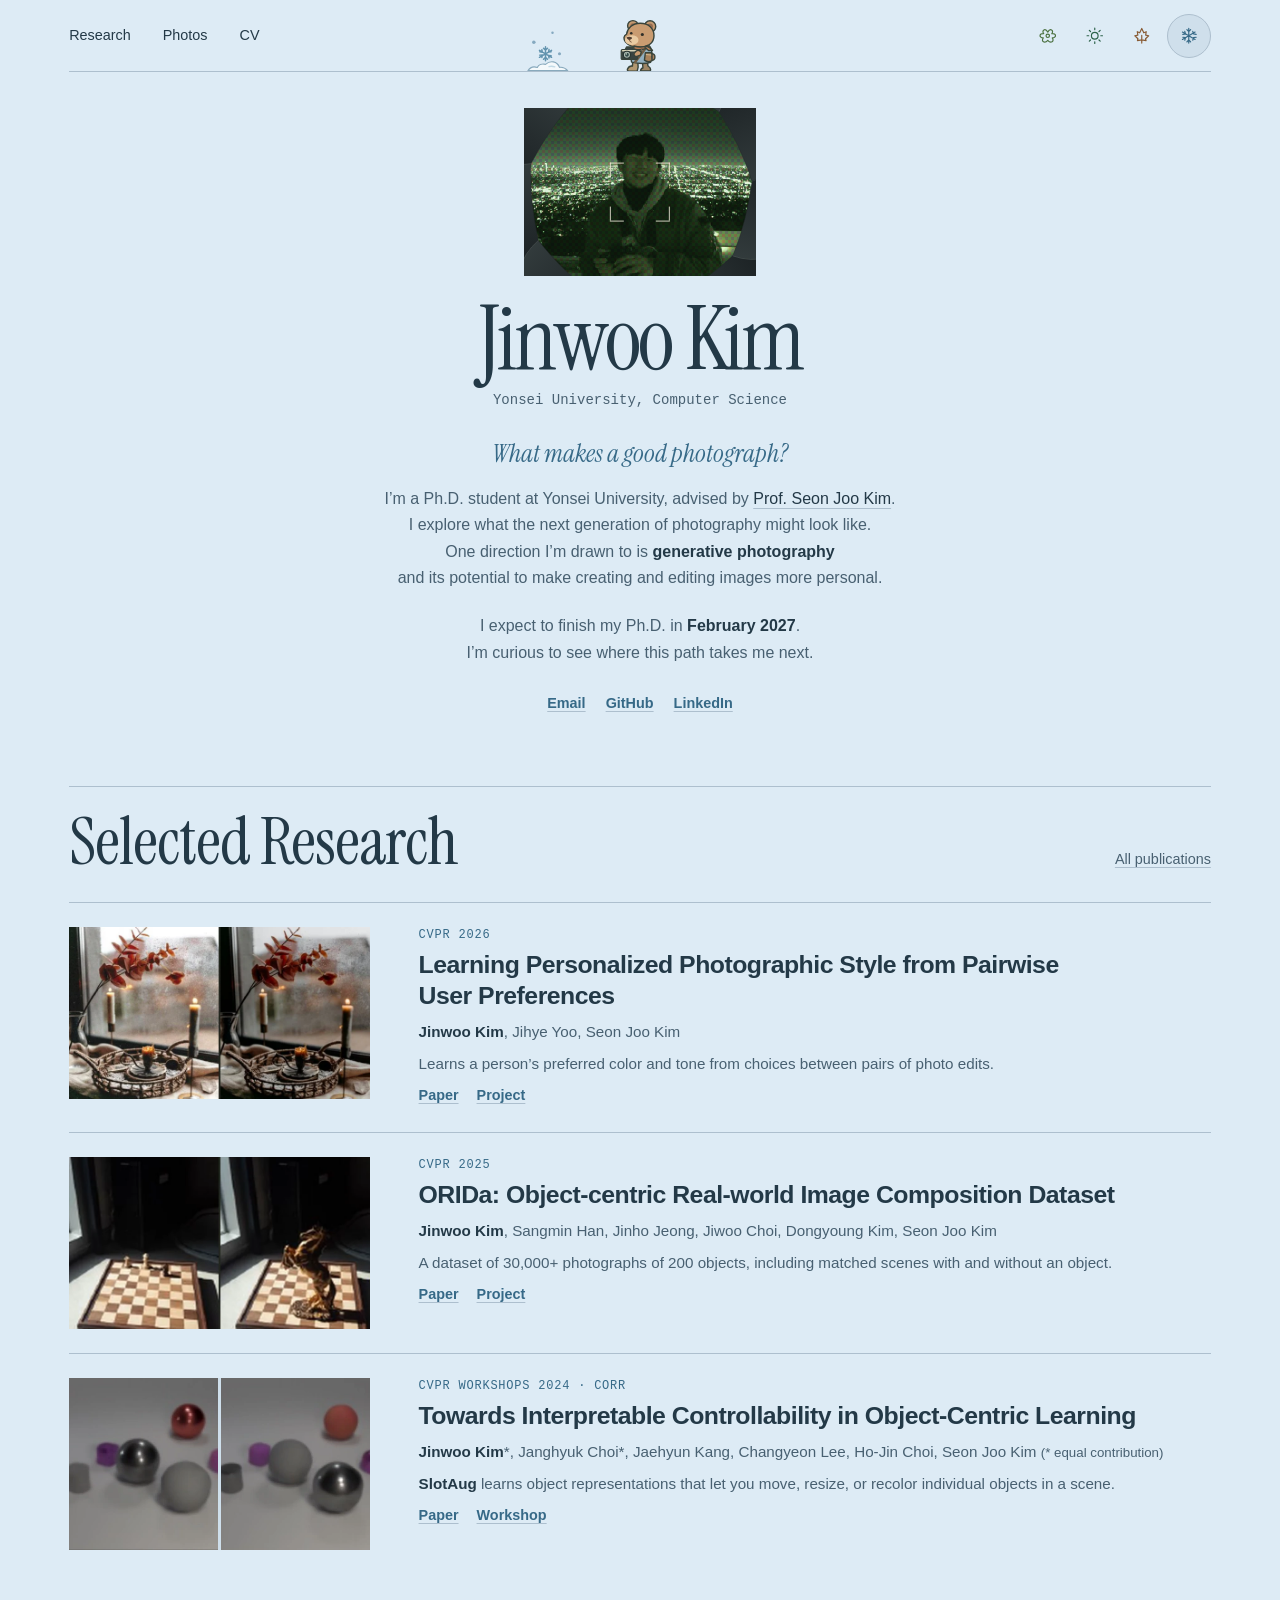
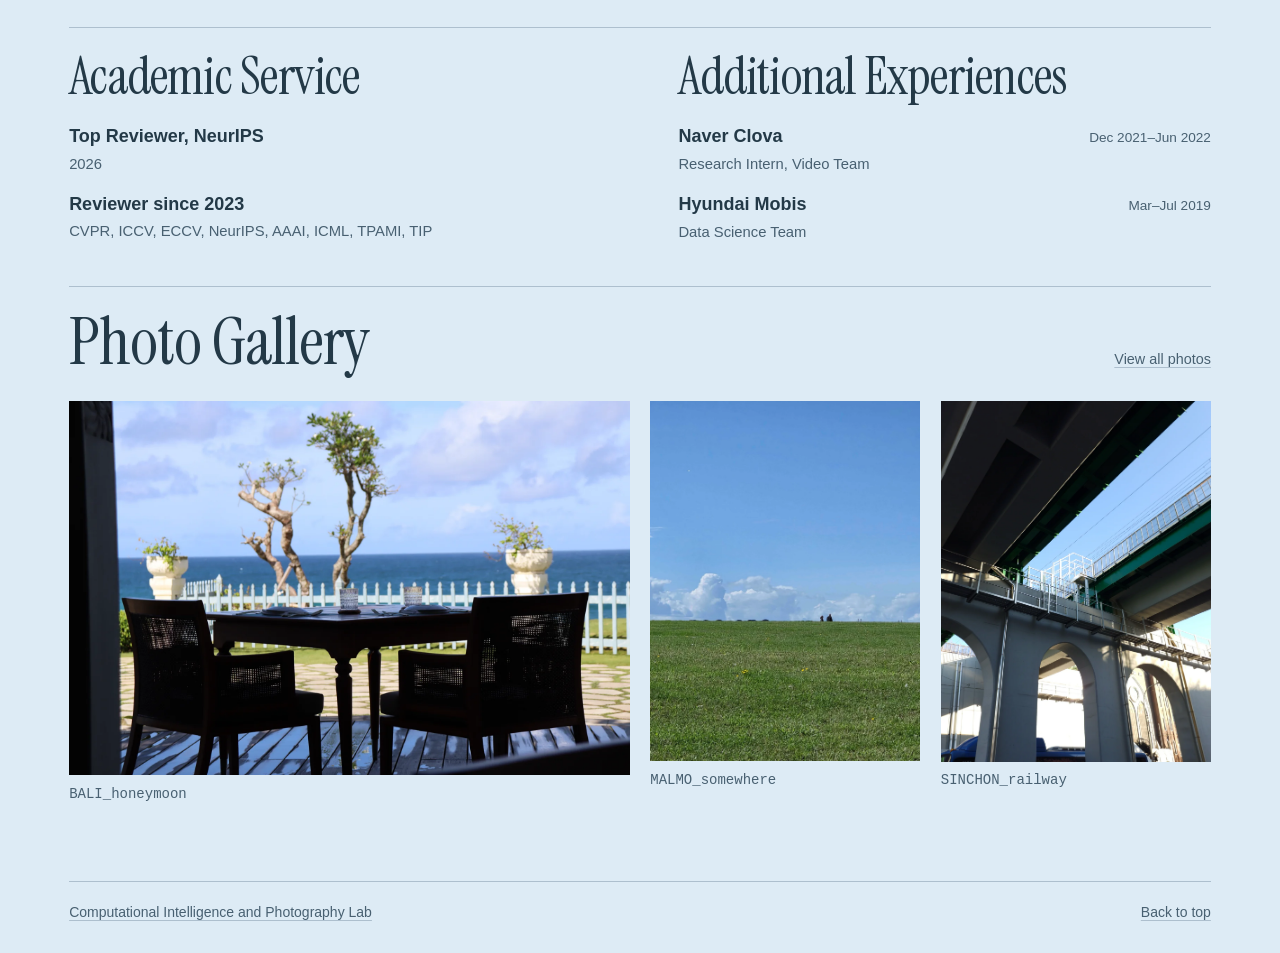
==== commit 41a2be96: "Center portrait aperture and split closing bio lines" ====
--- a/index.html
+++ b/index.html
@@ -9,10 +9,10 @@
   <link rel="icon" href="favicon.ico" sizes="16x16 32x32 48x48 64x64">
   <script src="palette.js"></script>
   <script src="season-scene.js" defer></script>
-  <script src="portrait.js" defer></script>
+  <script src="portrait.js?v=centered-iris" defer></script>
   <script src="photo-viewer.js" defer></script>
   <link rel="preload" href="assets/instrument-serif.woff2" as="font" type="font/woff2" crossorigin>
-  <link rel="stylesheet" href="styles.css">
+  <link rel="stylesheet" href="styles.css?v=centered-portrait">
   <link rel="stylesheet" href="season-scene.css">
 </head>
 <body id="top">
@@ -42,7 +42,7 @@
             <img src="assets/portrait-preview.webp" alt="" width="276" height="200" fetchpriority="high">
           </div>
           <span class="portrait-focus" aria-hidden="true"></span>
-          <svg class="portrait-shutter" viewBox="-139.38 -62 276 200" preserveAspectRatio="xMidYMid slice" aria-hidden="true">
+          <svg class="portrait-shutter" viewBox="-138 -100 276 200" preserveAspectRatio="xMidYMid slice" aria-hidden="true">
             <defs>
               <linearGradient id="blade-metal" x1="15" y1="65" x2="72" y2="-88" gradientUnits="userSpaceOnUse">
                 <stop stop-color="#343d3e"/>
@@ -82,7 +82,7 @@
           </p>
         </div>
         <p class="next-step">
-          I expect to finish my Ph.D. in <time datetime="2027-02">February 2027</time>.
+          I expect to finish my Ph.D. in <time datetime="2027-02">February 2027</time>.<br>
           I’m curious to see where this path takes me next.
         </p>
       </div>
--- a/styles.css
+++ b/styles.css
@@ -255,7 +255,7 @@
 }
 
 .portrait {
-  width: min(100%, clamp(12rem, 28vw, 16rem));
+  width: min(100%, clamp(11rem, 26vw, 14.5rem));
   margin-inline: auto;
 }
 
@@ -338,8 +338,8 @@
   --line: linear-gradient(currentColor, currentColor);
   position: absolute;
   z-index: 1;
-  top: 31%;
-  left: 50.5%;
+  top: 50%;
+  left: 50%;
   width: 26%;
   height: 35%;
   transform: translate(-50%, -50%);
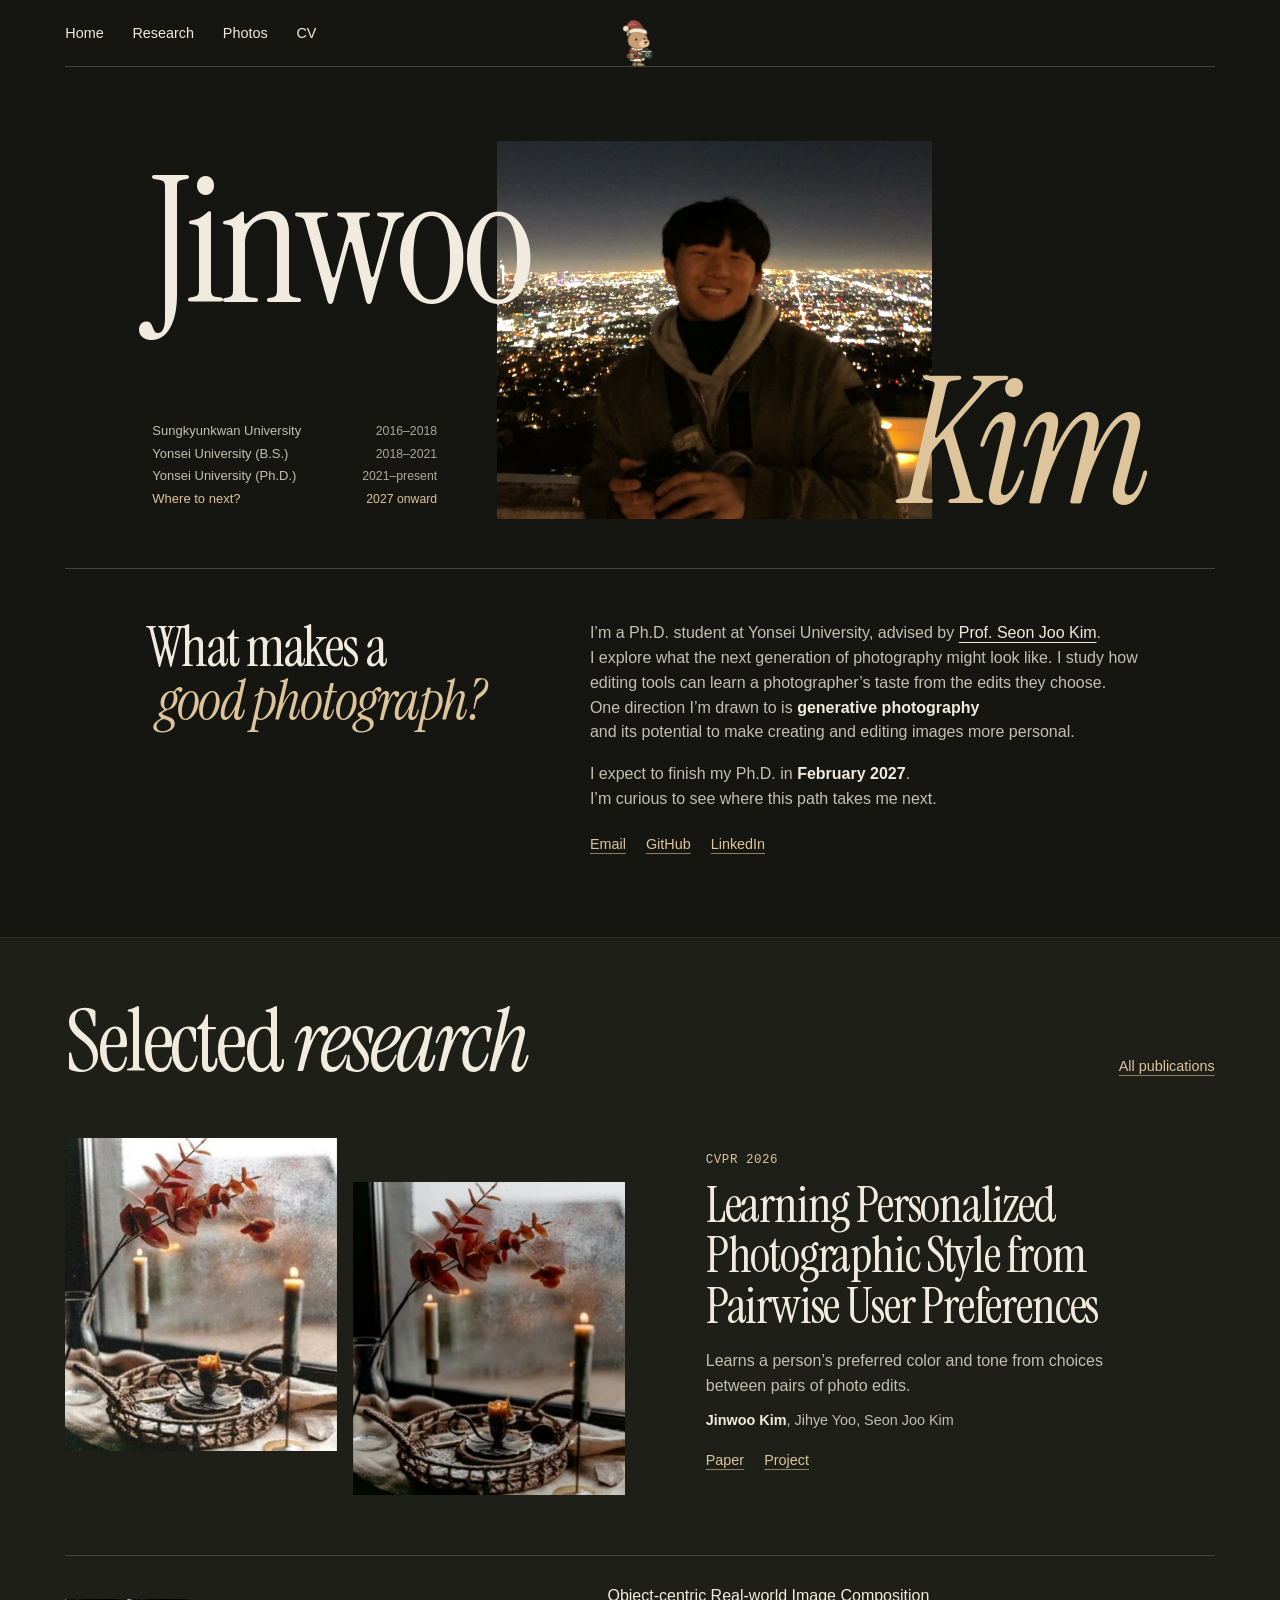
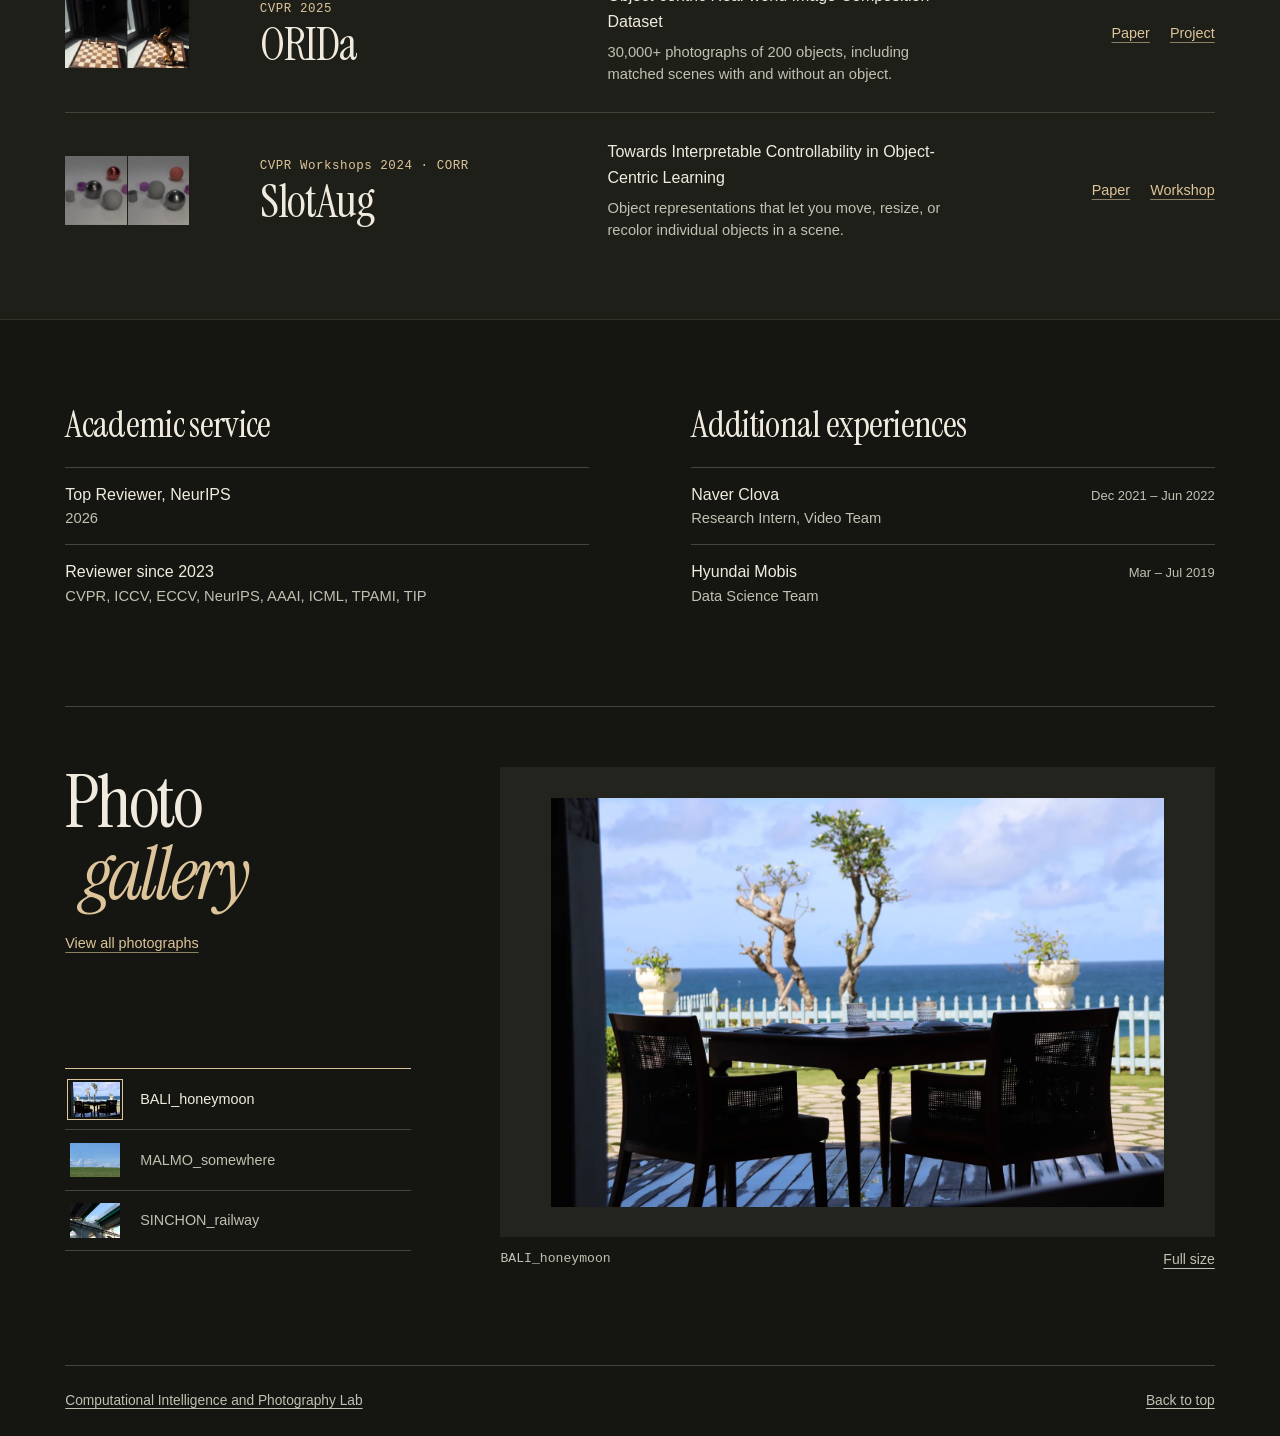
==== commit 7fbca424: "Publish the After Hours homepage with interactive bear scenes" ====
--- a/index.html
+++ b/index.html
@@ -3,216 +3,219 @@
 <head>
   <meta charset="utf-8">
   <meta name="viewport" content="width=device-width, initial-scale=1">
-  <meta name="theme-color" content="#27221e">
-  <meta name="description" content="Jinwoo Kim is a computer science Ph.D. student at Yonsei University exploring the next generation of photography.">
+  <meta name="theme-color" content="#151611">
+  <meta name="description" content="Jinwoo Kim, a Ph.D. student at Yonsei University exploring the next generation of photography. Selected research and photographs.">
   <title>Jinwoo Kim · Generative Photography</title>
   <link rel="icon" href="favicon.ico" sizes="16x16 32x32 48x48 64x64">
-  <script src="palette.js"></script>
-  <script src="season-scene.js" defer></script>
-  <script src="portrait.js?v=centered-iris" defer></script>
-  <script src="photo-viewer.js" defer></script>
   <link rel="preload" href="assets/instrument-serif.woff2" as="font" type="font/woff2" crossorigin>
-  <link rel="stylesheet" href="styles.css?v=centered-portrait">
-  <link rel="stylesheet" href="season-scene.css">
+  <link rel="preload" href="assets/instrument-serif-italic.woff2" as="font" type="font/woff2" crossorigin>
+  <link rel="preload" href="assets/portrait.webp" as="image">
+  <link rel="stylesheet" href="styles.css?v=after-hours">
+  <link rel="stylesheet" href="photo-walk.css?v=bear-moments">
+  <link rel="stylesheet" href="bear-moments.css">
+  <script src="portrait.js?v=after-hours"></script>
+  <script src="photo-walk.js?v=bear-moments" defer></script>
+  <script defer src="photo-viewer.js?v=after-hours"></script>
 </head>
 <body id="top">
-  <a class="skip-link" href="#main">Skip to content</a>
-
-  <header class="site-header page-width">
-    <nav class="site-nav" aria-label="Main navigation">
+  <a class="skip" href="#main">Skip to content</a>
+  <header class="masthead page has-photo-walk">
+    <nav aria-label="Main navigation">
+      <a href="#top" aria-current="page">Home</a>
       <a href="#research">Research</a>
       <a href="#photos">Photos</a>
       <a href="assets/CV_jinwookim.pdf?v=dbedc2bc">CV</a>
     </nav>
-    <a class="season-scene" href="index.html#top" aria-label="Back to home" title="Back to home"></a>
-    <div class="season-controls" id="palette" role="group" aria-label="Seasonal palettes" hidden>
-      <button type="button" data-palette="spring" aria-label="Spring palette" aria-pressed="false"><svg aria-hidden="true" viewBox="0 0 24 24"><use href="assets/season-icons.svg#spring"></use></svg></button>
-      <button type="button" data-palette="summer" aria-label="Summer palette" aria-pressed="false"><svg aria-hidden="true" viewBox="0 0 24 24"><use href="assets/season-icons.svg#summer"></use></svg></button>
-      <button type="button" data-palette="autumn" aria-label="Autumn palette" aria-pressed="false"><svg aria-hidden="true" viewBox="0 0 24 24"><use href="assets/season-icons.svg#autumn"></use></svg></button>
-      <button type="button" data-palette="winter" aria-label="Winter palette" aria-pressed="false"><svg aria-hidden="true" viewBox="0 0 24 24"><use href="assets/season-icons.svg#winter"></use></svg></button>
+    <div class="masthead-tools">
+      <button type="button" class="walk-switch" aria-label="Pause the photo walk" aria-pressed="false" title="Pause the photo walk" hidden>
+        <svg viewBox="0 0 16 16" width="14" height="14" aria-hidden="true" fill="currentColor">
+          <path class="pause-mark" d="M5 3.3h1.6v9.4H5zm4.4 0H11v9.4H9.4z"/><path class="play-mark" d="m5.2 2.9 7 5-7 5.2z"/>
+        </svg>
+      </button>
+    </div>
+    <div class="photo-walk">
+      <template class="door-template">
+        <svg class="walk-door" viewBox="0 0 38 49" fill="none" stroke-linejoin="round" aria-hidden="true" focusable="false">
+          <use href="assets/santa-walk.svg?v=bear-moments#door-jamb"/>
+          <g class="door-panel"><use href="assets/santa-walk.svg?v=bear-moments#door-panel"/></g>
+        </svg>
+      </template>
+      <svg class="walk-subject" viewBox="0 0 48 48" fill="none" stroke-linecap="round" stroke-linejoin="round" aria-hidden="true" focusable="false">
+        <g data-motif="pine"><use href="assets/santa-walk.svg?v=bear-moments#pine-trunk"/><g class="boughs"><use href="assets/santa-walk.svg?v=bear-moments#pine-crown"/></g></g>
+        <g data-motif="flower"><use href="assets/santa-walk.svg?v=bear-moments#flower-stems"/><g class="petals"><use href="assets/santa-walk.svg?v=bear-moments#flower-bloom"/></g></g>
+        <g data-motif="snow"><use href="assets/santa-walk.svg?v=bear-moments#snow-bank"/><g class="crystal"><use href="assets/santa-walk.svg?v=bear-moments#snow-star"/></g><g class="snow-dust"><use href="assets/santa-walk.svg?v=bear-moments#snow-dust"/></g></g>
+        <g data-motif="puppy"><g class="puppy"><g class="puppy-tail"><use href="assets/santa-walk.svg?v=bear-moments#puppy-tail"/></g><use href="assets/santa-walk.svg?v=bear-moments#puppy-body"/></g></g>
+        <g data-motif="leaf"><g class="falling-leaf"><use href="assets/santa-walk.svg?v=bear-moments#maple-leaf"/></g></g>
+      </svg>
+      <div class="bear-actor">
+        <button type="button" class="bear-button photographer-button" aria-label="Pose for the bear photographer" disabled>
+          <span class="bear-scale"><span class="bear-facing">
+            <svg class="bear-art" viewBox="0 0 50 56" fill="none" stroke="#443e32" stroke-width="1.2" stroke-linecap="round" stroke-linejoin="round" aria-hidden="true" focusable="false">
+              <g transform="translate(23 55)">
+                <g class="bear-leg" transform="translate(-3.2 -10)" fill="#9e8564">
+                  <use class="bear-shin" href="assets/santa-walk.svg?v=bear-moments#bear-shin"/>
+                  <g transform="translate(0 7)"><use class="bear-pad" href="assets/santa-walk.svg?v=bear-moments#bear-pad"/></g>
+                </g>
+                <g class="bear-leg" transform="translate(1.7 -10)" fill="#b39871">
+                  <use class="bear-shin" href="assets/santa-walk.svg?v=bear-moments#bear-shin"/>
+                  <g transform="translate(0 7)"><use class="bear-pad" href="assets/santa-walk.svg?v=bear-moments#bear-pad"/></g>
+                </g>
+                <g class="bear-body"><use href="assets/santa-walk.svg?v=bear-moments#bear-coat"/>
+                  <g class="bear-head side-pose"><use href="assets/santa-walk.svg?v=bear-moments#bear-face-cap"/><g class="hat-pom"><use href="assets/santa-walk.svg?v=bear-moments#hat-pom"/></g></g>
+                  <use class="front-pose" href="assets/santa-walk.svg?v=bear-moments#bear-front-head"/>
+                  <use href="assets/santa-walk.svg?v=bear-moments#bear-collar"/>
+                  <g class="bear-camera side-pose"><use href="assets/santa-walk.svg?v=bear-moments#bear-camera"/><g class="lens-light"><use href="assets/santa-walk.svg?v=bear-moments#lens-light"/></g></g>
+                  <g class="front-pose visitor-camera">
+                    <use href="assets/santa-walk.svg?v=bear-moments#front-camera"/>
+                    <g transform="translate(0 -14.1)" fill="#fff1c9" stroke="none"><g class="visitor-flare">
+                      <path d="M0-9.1 1.35-1.5 8.4 0 1.35 1.45 0 9.1-1.35 1.45-8.4 0-1.35-1.5Z"/>
+                      <path d="m-5.2-5.2 3 1.8m4.9 6.2 2.1 1.8" stroke="#e6cc93" stroke-width=".85"/>
+                    </g></g>
+                  </g>
+                </g>
+              </g>
+            </svg>
+          </span></span>
+          <span class="bear-bubble count-bubble" aria-hidden="true"></span>
+        </button>
+      </div>
+      <span class="bear-status" role="status"></span>
     </div>
   </header>
 
-  <main class="page-width" id="main">
-    <section class="hero" aria-labelledby="intro-heading">
-      <figure class="portrait">
-        <div class="portrait-frame">
-          <img class="portrait-color" src="assets/portrait.webp" alt="Jinwoo Kim holding a camera in front of a city skyline at night" width="1380" height="1000" fetchpriority="high">
-          <div class="sensor-preview" aria-hidden="true">
-            <img src="assets/portrait-preview.webp" alt="" width="276" height="200" fetchpriority="high">
-          </div>
-          <span class="portrait-focus" aria-hidden="true"></span>
-          <svg class="portrait-shutter" viewBox="-138 -100 276 200" preserveAspectRatio="xMidYMid slice" aria-hidden="true">
-            <defs>
-              <linearGradient id="blade-metal" x1="15" y1="65" x2="72" y2="-88" gradientUnits="userSpaceOnUse">
-                <stop stop-color="#343d3e"/>
-                <stop offset=".48" stop-color="#252c2e"/>
-                <stop offset="1" stop-color="#151b1d"/>
-              </linearGradient>
-              <g id="aperture-blade">
-                <path class="blade-face" fill="url(#blade-metal)" stroke="#202729" stroke-width=".5"/>
-                <path class="blade-seam" fill="none" stroke="#bac4c3" stroke-opacity=".35" stroke-width=".62"/>
-              </g>
-            </defs>
-            <g class="blade-ring"></g>
-          </svg>
-          <input class="portrait-toggle" type="checkbox" autocomplete="off" aria-label="Develop portrait">
-          <span class="shoot-hint" aria-hidden="true">Click to shoot 📸</span>
-        </div>
-      </figure>
-
-      <header class="hero-heading">
-        <h1 id="intro-heading">Jinwoo Kim</h1>
-        <p class="hero-affiliation">Yonsei University, Computer Science</p>
-      </header>
-
-      <div class="hero-intro">
-        <blockquote class="research-question">
-          <p>What makes a good photograph?</p>
-        </blockquote>
-        <div class="bio">
-          <p>
-            I’m a Ph.D. student at Yonsei University, advised by
-            <a href="https://sites.google.com/site/seonjookim">Prof. Seon Joo Kim</a>.
-          </p>
-          <p>I explore what the next generation of photography might look like.</p>
-          <p>
-            One direction I’m drawn to is <strong>generative photography</strong><br>
-            and its potential to make creating and editing images more personal.
-          </p>
-        </div>
-        <p class="next-step">
-          I expect to finish my Ph.D. in <time datetime="2027-02">February 2027</time>.<br>
-          I’m curious to see where this path takes me next.
-        </p>
-      </div>
-
-      <nav class="profile-links" aria-label="Contact and profiles">
-        <a href="mailto:jinwoo-kim@yonsei.ac.kr">Email</a>
-        <a href="https://github.com/hello-jinwoo">GitHub</a>
-        <a href="https://www.linkedin.com/in/jinwoo-kim-a00658206/">LinkedIn</a>
-      </nav>
-    </section>
-
-    <section class="content-section" id="research" aria-labelledby="research-heading">
-      <div class="section-heading">
-        <h2 id="research-heading">Selected Research</h2>
-        <a class="section-link" href="publications.html">All publications</a>
-      </div>
-
-      <div class="publications">
-        <article class="publication">
-          <img class="research-image" src="assets/photographic-style.webp" width="664" height="380" loading="lazy" decoding="async" alt="Two color and tone treatments of the same candles and autumn leaves">
-          <div class="publication-copy">
-            <p class="eyebrow venue">CVPR 2026</p>
+  <main id="main">
+    <section class="cover page" aria-labelledby="intro-heading">
+      <h1 class="cover-name" id="intro-heading"><span class="given"><span class="name-word">Jinwoo</span></span> <em class="family"><span class="name-word">Kim</span></em></h1>
+      <dl class="cover-history" aria-label="Education and next step">
+        <div><dt>Sungkyunkwan University</dt><dd>2016–2018</dd></div>
+        <div><dt>Yonsei University <span>(B.S.)</span></dt><dd>2018–2021</dd></div>
+        <div><dt>Yonsei University <span>(Ph.D.)</span></dt><dd>2021–present</dd></div>
+        <div class="next-chapter"><dt>Where to next?</dt><dd><time datetime="2027">2027</time> onward</dd></div>
+      </dl>
+      <div class="portrait-frame">
+        <img class="portrait-color" src="assets/portrait.webp" width="1380" height="1000" alt="Jinwoo Kim holding his camera above the city lights at night" fetchpriority="high">
+        <div class="flash-fill" aria-hidden="true"><img src="assets/portrait.webp" width="1380" height="1000" alt=""></div>
+        <div class="capture-timer" aria-hidden="true"><span>3</span><span>2</span><span>1</span></div>
+      </div>
+    </section>
+
+    <section class="introduction page" aria-labelledby="question">
+      <h2 class="question" id="question">What makes a <em>good photograph?</em></h2>
+      <div class="bio">
+        <p>I’m a Ph.D. student at Yonsei University, advised by <a href="https://sites.google.com/site/seonjookim">Prof. Seon Joo Kim</a>.<br>
+          I explore what the next generation of photography might look like. I study how editing tools can learn a photographer’s taste from the edits they choose.<br>
+          One direction I’m drawn to is <strong>generative photography</strong><br>
+          and its potential to make creating and editing images more personal.</p>
+        <p>I expect to finish my Ph.D. in <time datetime="2027-02">February 2027</time>.<br>
+          I’m curious to see where this path takes me next.</p>
+        <nav class="profile-links" aria-label="Contact and profiles">
+          <a href="mailto:jinwoo-kim@yonsei.ac.kr">Email</a>
+          <a href="https://github.com/hello-jinwoo">GitHub</a>
+          <a href="https://www.linkedin.com/in/jinwoo-kim-a00658206/">LinkedIn</a>
+        </nav>
+      </div>
+    </section>
+
+    <section class="research" id="research" aria-labelledby="research-heading">
+      <div class="page">
+        <header class="section-head">
+          <h2 id="research-heading">Selected <em>research</em></h2>
+          <a class="text-link" href="publications.html">All publications</a>
+        </header>
+        <article class="lead-study">
+          <div class="paired-edits" role="img" aria-label="Two edits of the same candlelit still life. One lifts the shadows and the other leaves them deep.">
+            <div class="edit-print"><img src="assets/photographic-style.webp" width="664" height="380" loading="lazy" decoding="async" alt=""></div>
+            <div class="edit-print"><img src="assets/photographic-style.webp" width="664" height="380" loading="lazy" decoding="async" alt=""></div>
+          </div>
+          <div class="lead-copy">
+            <p class="venue">CVPR 2026</p>
             <h3>Learning Personalized Photographic Style from Pairwise User Preferences</h3>
+            <p class="description">Learns a person’s preferred color and tone from choices between pairs of photo edits.</p>
             <p class="authors"><strong>Jinwoo Kim</strong>, Jihye Yoo, Seon Joo Kim</p>
-            <p class="publication-note">Learns a person’s preferred color and tone from choices between pairs of photo edits.</p>
-            <div class="publication-links">
+            <div class="study-links">
               <a href="https://openaccess.thecvf.com/content/CVPR2026/html/Kim_Learning_Personalized_Photographic_Style_from_Pairwise_User_Preferences_CVPR_2026_paper.html" aria-label="Read the Photographic Style paper">Paper</a>
               <a href="https://hello-jinwoo.github.io/pps/" aria-label="Visit the Photographic Style project">Project</a>
             </div>
           </div>
         </article>
 
-        <article class="publication">
-          <img class="research-image" src="assets/orida.webp" width="664" height="380" loading="lazy" decoding="async" alt="The same chessboard photographed empty and with an object placed on it">
-          <div class="publication-copy">
-            <p class="eyebrow venue">CVPR 2025</p>
-            <h3>ORIDa: Object-centric Real-world Image Composition Dataset</h3>
-            <p class="authors"><strong>Jinwoo Kim</strong>, Sangmin Han, Jinho Jeong, Jiwoo Choi, Dongyoung Kim, Seon Joo Kim</p>
-            <p class="publication-note">A dataset of 30,000+ photographs of 200 objects, including matched scenes with and without an object.</p>
-            <div class="publication-links">
-              <a href="https://arxiv.org/abs/2506.08964" aria-label="Read the ORIDa paper">Paper</a>
-              <a href="https://hello-jinwoo.github.io/orida/" aria-label="Visit the ORIDa project">Project</a>
-            </div>
+        <article class="study-row">
+          <div class="study-thumb"><img src="assets/orida.webp" width="664" height="380" alt="The same chessboard with and without an object" loading="lazy" decoding="async"></div>
+          <div class="row-title">
+            <p class="venue">CVPR 2025</p>
+            <h3>ORIDa</h3>
+          </div>
+          <div class="row-detail">
+            <p>Object-centric Real-world Image Composition Dataset</p>
+            <p class="row-note">30,000+ photographs of 200 objects, including matched scenes with and without an object.</p>
+          </div>
+          <div class="study-links">
+            <a href="https://arxiv.org/abs/2506.08964" aria-label="Read the ORIDa paper">Paper</a>
+            <a href="https://hello-jinwoo.github.io/orida/" aria-label="Visit the ORIDa project">Project</a>
           </div>
         </article>
-
-        <article class="publication" id="slotaug">
-          <div class="research-image research-comparison" role="img" aria-label="SlotAug material editing. The red sphere turns matte and the front gray sphere becomes reflective.">
-            <img src="assets/slotaug-material-before.webp" width="276" height="276" loading="lazy" decoding="async" alt="">
-            <img src="assets/slotaug-material-after.webp" width="276" height="276" loading="lazy" decoding="async" alt="">
-          </div>
-          <div class="publication-copy">
-            <p class="eyebrow venue">CVPR Workshops 2024 · CORR</p>
-            <h3>Towards Interpretable Controllability in Object-Centric Learning</h3>
-            <p class="authors"><strong>Jinwoo Kim</strong>*, Janghyuk Choi*, Jaehyun Kang, Changyeon Lee, Ho-Jin Choi, Seon Joo Kim <span class="equal-contribution">(* equal contribution)</span></p>
-            <p class="publication-note"><strong>SlotAug</strong> learns object representations that let you move, resize, or recolor individual objects in a scene.</p>
-            <div class="publication-links">
-              <a href="https://arxiv.org/abs/2310.08929" aria-label="Read the SlotAug paper">Paper</a>
-              <a href="https://corrworkshop.github.io/papers" aria-label="See the SlotAug workshop listing">Workshop</a>
-            </div>
+        <article class="study-row" id="slotaug">
+          <div class="study-thumb material-pair" role="img" aria-label="SlotAug changes the finish of two spheres in the same scene">
+            <img src="assets/slotaug-material-before.webp" width="276" height="276" alt="" loading="lazy" decoding="async">
+            <img src="assets/slotaug-material-after.webp" width="276" height="276" alt="" loading="lazy" decoding="async">
+          </div>
+          <div class="row-title">
+            <p class="venue">CVPR Workshops 2024 · CORR</p>
+            <h3>SlotAug</h3>
+          </div>
+          <div class="row-detail">
+            <p>Towards Interpretable Controllability in Object-Centric Learning</p>
+            <p class="row-note">Object representations that let you move, resize, or recolor individual objects in a scene.</p>
+          </div>
+          <div class="study-links">
+            <a href="https://arxiv.org/abs/2310.08929" aria-label="Read the SlotAug paper">Paper</a>
+            <a href="https://corrworkshop.github.io/papers" aria-label="See the SlotAug workshop listing">Workshop</a>
           </div>
         </article>
       </div>
     </section>
 
-    <div class="background-sections">
-      <section class="background-section" id="academic-service" aria-labelledby="service-heading">
-        <h2 id="service-heading">Academic Service</h2>
-        <ul class="background-list" role="list">
-          <li>
-            <h3>Top Reviewer, NeurIPS</h3>
-            <p>2026</p>
-          </li>
-          <li>
-            <h3>Reviewer since 2023</h3>
-            <p>CVPR, ICCV, ECCV, NeurIPS, AAAI, ICML, TPAMI, TIP</p>
-          </li>
-        </ul>
+    <div class="background page">
+      <section id="academic-service" aria-labelledby="service-heading">
+        <h2 id="service-heading">Academic service</h2>
+        <dl>
+          <div><dt>Top Reviewer, NeurIPS</dt><dd>2026</dd></div>
+          <div><dt>Reviewer since 2023</dt><dd>CVPR, ICCV, ECCV, NeurIPS, AAAI, ICML, TPAMI, TIP</dd></div>
+        </dl>
       </section>
-
-      <section class="background-section" id="additional-experiences" aria-labelledby="experiences-heading">
-        <h2 id="experiences-heading">Additional Experiences</h2>
-        <ul class="background-list" role="list">
-          <li>
-            <div class="experience-heading">
-              <h3>Naver Clova</h3>
-              <span class="experience-dates"><time datetime="2021-12">Dec 2021</time>–<time datetime="2022-06">Jun 2022</time></span>
-            </div>
-            <p>Research Intern, Video Team</p>
-          </li>
-          <li>
-            <div class="experience-heading">
-              <h3>Hyundai Mobis</h3>
-              <span class="experience-dates"><time datetime="2019-03">Mar</time>–<time datetime="2019-07">Jul 2019</time></span>
-            </div>
-            <p>Data Science Team</p>
-          </li>
-        </ul>
+      <section id="additional-experiences" aria-labelledby="experiences-heading">
+        <h2 id="experiences-heading">Additional experiences</h2>
+        <dl>
+          <div><dt>Naver Clova <span>Dec 2021 – Jun 2022</span></dt><dd>Research Intern, Video Team</dd></div>
+          <div><dt>Hyundai Mobis <span>Mar – Jul 2019</span></dt><dd>Data Science Team</dd></div>
+        </dl>
       </section>
     </div>
 
-    <section class="content-section" id="photos" aria-labelledby="photos-heading">
-      <div class="section-heading">
-        <h2 id="photos-heading">Photo Gallery</h2>
-        <a class="section-link" href="gallery.html">View all photos</a>
-      </div>
-      <div class="photo-grid">
-        <figure class="photo photo-wide">
-          <a href="assets/gallery/BALI_honeymoon.webp" aria-label="View BALI_honeymoon at full size">
-            <img src="assets/gallery/BALI_honeymoon.webp" width="1600" height="1066" loading="lazy" decoding="async" alt="A table and chairs on a shaded terrace overlooking the sea">
-          </a>
+    <section id="photos" class="gallery page" aria-labelledby="photos-heading">
+      <header class="gallery-heading">
+        <h2 id="photos-heading">Photo <em>gallery</em></h2>
+        <a class="text-link" href="gallery.html">View all photographs</a>
+      </header>
+      <div class="print-picker" role="group" aria-label="Choose a photograph" hidden></div>
+      <div class="photo-grid gallery-prints">
+        <figure>
+          <a href="assets/gallery/BALI_honeymoon.webp" aria-label="View BALI_honeymoon at full size"><span class="print-mount"><img src="assets/gallery/BALI_honeymoon.webp" width="1600" height="1066" alt="A shaded table overlooking the sea in Bali" loading="lazy" decoding="async"></span><span class="enlarge-label" aria-hidden="true">Full size</span></a>
           <figcaption>BALI_<wbr>honeymoon</figcaption>
         </figure>
-        <figure class="photo">
-          <a href="assets/gallery/MALMO_somewhere.webp" aria-label="View MALMO_somewhere at full size">
-            <img src="assets/gallery/MALMO_somewhere.webp" width="1200" height="1600" loading="lazy" decoding="async" alt="Two distant figures on a green field beneath a blue sky">
-          </a>
+        <figure>
+          <a href="assets/gallery/MALMO_somewhere.webp" aria-label="View MALMO_somewhere at full size"><span class="print-mount"><img src="assets/gallery/MALMO_somewhere.webp" width="1200" height="1600" alt="Two figures walking across a green field beneath a blue sky in Malmö" loading="lazy" decoding="async"></span><span class="enlarge-label" aria-hidden="true">Full size</span></a>
           <figcaption>MALMO_<wbr>somewhere</figcaption>
         </figure>
-        <figure class="photo">
-          <a href="assets/gallery/SINCHON_railway.webp" aria-label="View SINCHON_railway at full size">
-            <img src="assets/gallery/SINCHON_railway.webp" width="1198" height="1598" loading="lazy" decoding="async" alt="Concrete railway arches seen from below the crossing tracks">
-          </a>
+        <figure>
+          <a href="assets/gallery/SINCHON_railway.webp" aria-label="View SINCHON_railway at full size"><span class="print-mount"><img src="assets/gallery/SINCHON_railway.webp" width="1198" height="1598" alt="Concrete railway arches beneath the crossing tracks in Sinchon" loading="lazy" decoding="async"></span><span class="enlarge-label" aria-hidden="true">Full size</span></a>
           <figcaption>SINCHON_<wbr>railway</figcaption>
         </figure>
       </div>
     </section>
   </main>
 
-  <footer class="site-footer page-width">
+  <footer class="footer page">
     <a href="https://sites.google.com/site/seonjookim">Computational Intelligence and Photography Lab</a>
     <a href="#top">Back to top</a>
   </footer>
--- a/styles.css
+++ b/styles.css
@@ -1,811 +1,738 @@
 @font-face {
-  font-family: 'Instrument Serif';
-  src: url('assets/instrument-serif.woff2') format('woff2');
+  font-family: "Instrument Serif";
+  src: url("assets/instrument-serif.woff2") format("woff2");
+  font-style: normal;
   font-weight: 400;
-  font-style: normal;
   font-display: swap;
 }
-
 @font-face {
-  font-family: 'Instrument Serif';
-  src: url('assets/instrument-serif-italic.woff2') format('woff2');
+  font-family: "Instrument Serif";
+  src: url("assets/instrument-serif-italic.woff2") format("woff2");
+  font-style: italic;
   font-weight: 400;
-  font-style: italic;
   font-display: swap;
 }
 
 :root {
   color-scheme: dark;
-  --background: #27221e;
-  --ink: #f6eee2;
-  --muted: #cfc1b2;
-  --spring-swatch: #bfdaa4;
-  --summer-swatch: #91c3a2;
-  --autumn-swatch: #dfbf99;
-  --winter-swatch: #b5d9ef;
-  --accent: var(--autumn-swatch);
-  --rule: #584b40;
-  --image-fill: #342b24;
-  --field-coat: #ab9168;
-  --serif: 'Instrument Serif', Georgia, serif;
-  --sans: -apple-system, BlinkMacSystemFont, 'Segoe UI', sans-serif;
-  --mono: ui-monospace, 'SFMono-Regular', Consolas, monospace;
-  --gutter: clamp(1.125rem, 5.4vw, 5rem);
-}
-
-:root[data-season='spring'] {
-  --background: #e5efdc;
-  --ink: #25372b;
-  --muted: #4c604e;
-  --accent: var(--spring-swatch);
-  --rule: #b4c6ab;
-  --image-fill: #d5e3ca;
-  --field-coat: #9db287;
-}
-
-:root[data-season='summer'] {
-  --background: #15382c;
-  --ink: #edf4e9;
-  --muted: #bdd2c3;
-  --accent: var(--summer-swatch);
-  --rule: #426451;
-  --image-fill: #214735;
-  --field-coat: #81a68c;
-}
-
-:root[data-season='winter'] {
-  --background: #ddebf5;
-  --ink: #233947;
-  --muted: #486071;
-  --accent: var(--winter-swatch);
-  --rule: #adbfce;
-  --image-fill: #cfdfeb;
-  --field-coat: #91afbf;
-}
-
-:root:is([data-season='spring'], [data-season='winter']) {
-  color-scheme: light;
-  --spring-swatch: #4b7140;
-  --summer-swatch: #2d634b;
-  --autumn-swatch: #885b34;
-  --winter-swatch: #366987;
-}
-
-*, *::before, *::after {
-  box-sizing: border-box;
-}
-
-html {
-  scroll-behavior: smooth;
-}
-
+  --ground: #151611;
+  --mount: #1d1f18;
+  --type: #f1ebdf;
+  --secondary: #c2c0b2;
+  --brass: #dec49a;
+  --line: #44453a;
+  --serif: "Instrument Serif", Georgia, serif;
+  --sans: -apple-system, BlinkMacSystemFont, "Segoe UI", sans-serif;
+  --gutter: clamp(1.2rem, 5.1vw, 6rem);
+  --section-space: clamp(3.25rem, 6.6vw, 6.5rem);
+}
+
+*, *::before, *::after { box-sizing: border-box; }
 body {
   margin: 0;
-  background: var(--background);
-  color: var(--ink);
-  font: 1rem/1.65 var(--sans);
-}
-
-::selection {
-  background: var(--accent);
-  color: var(--background);
-}
-
-blockquote, figure, h1, h2, h3, p {
-  margin: 0;
-}
-
-img {
-  display: block;
-  max-width: 100%;
-}
-
-a {
-  color: inherit;
-  text-underline-offset: .22em;
-  text-decoration-color: var(--rule);
-}
-
-a:hover {
-  color: var(--accent);
-  text-decoration-color: currentColor;
-}
-
-a:focus-visible,
-.season-controls button:focus-visible,
-.portrait-frame:has(.portrait-toggle:focus-visible) {
-  outline: 2px solid var(--accent);
-  outline-offset: 4px;
-}
-
-.skip-link {
-  position: absolute;
-  z-index: 2;
+  background: var(--ground);
+  color: var(--type);
+  font: 1rem/1.6 var(--sans);
+  -webkit-font-smoothing: antialiased;
+}
+::selection { color: var(--ground); background: var(--brass); }
+:focus-visible {
+  outline: 2px solid var(--brass);
+  outline-offset: 5px;
+}
+h1, h2, h3, p, figure, dl, dd { margin: 0; }
+h1, h2, h3 { font-family: var(--serif); font-weight: 400; }
+img { display: block; width: 100%; height: auto; }
+a { color: inherit; text-decoration-thickness: 1px; text-underline-offset: .25em; }
+a:hover { color: var(--brass); }
+.page { width: min(calc(100% - 2 * var(--gutter)), 82rem); margin-inline: auto; }
+.skip {
+  position: fixed;
+  z-index: 8;
   top: 1rem;
   left: var(--gutter);
-  background: var(--accent);
-  color: var(--background);
-  padding: .45rem .8rem;
-  transform: translateY(calc(-100% - 2rem));
-}
-
-.skip-link:focus {
-  transform: none;
-}
-
-.page-width {
-  width: min(calc(100% - 2 * var(--gutter)), 77rem);
-  margin-inline: auto;
-}
-
-.site-header, .site-footer {
-  display: flex;
-  align-items: center;
-  justify-content: space-between;
-  gap: .5rem 1.25rem;
-}
-
-.site-header {
-  position: relative;
-  min-height: 4.5rem;
-  border-bottom: 1px solid var(--rule);
-}
-
-.site-nav, .profile-links, .publication-links {
+  padding: .5rem 1rem;
+  background: var(--brass);
+  color: var(--ground);
+  transform: translateY(-200%);
+}
+.skip:focus { transform: none; }
+.masthead, .masthead nav, .profile-links, .study-links, .footer {
   display: flex;
   flex-wrap: wrap;
   align-items: center;
 }
-
-.site-nav {
-  gap: .125rem clamp(.75rem, 3vw, 2rem);
-}
-
-.site-nav a {
+.masthead, .footer { justify-content: space-between; gap: .25rem 1rem; }
+.masthead {
+  min-height: clamp(3.6rem, 5.25vw, 4.8rem);
+  border-bottom: 1px solid var(--line);
+  font-size: .9rem;
+}
+.masthead nav { gap: clamp(1rem, 2.25vw, 2.5rem); }
+.masthead a, .profile-links a, .study-links a, .text-link, .footer a {
   display: inline-flex;
   align-items: center;
   min-height: 2.75rem;
-  font-size: .9rem;
-  text-decoration: none;
-}
-
-.site-nav a:hover {
-  text-decoration: underline;
-}
-
-.hero {
-  padding-block: clamp(1.5rem, 3.5vw, 2.25rem) clamp(2.5rem, 5vw, 3.75rem);
-  text-align: center;
-}
-
-.hero-heading {
-  margin-top: 1.15rem;
-}
-
-.hero-intro {
-  margin-top: clamp(1.4rem, 2.6vw, 1.75rem);
-}
-
-.eyebrow {
-  font: 500 .75rem/1.45 var(--mono);
-  color: var(--muted);
-  letter-spacing: .065em;
-  text-transform: uppercase;
-}
-
-.archive-heading h1 {
-  font: 400 clamp(4.5rem, 8.8vw, 8.5rem)/.93 var(--serif);
-  letter-spacing: -.025em;
-}
-
-.hero h1 {
-  font: 400 clamp(3.4rem, 7vw, 5.65rem)/.98 var(--serif);
-  letter-spacing: -.025em;
-}
-
-.hero-affiliation {
-  margin-top: .5rem;
-  color: var(--muted);
-  font: .875rem/1.45 var(--mono);
-}
-
-.research-question {
-  color: var(--accent);
-  font: italic 400 clamp(1.3rem, 2vw, 1.7rem)/1.2 var(--serif);
-  text-wrap: pretty;
-}
-
-.bio, .next-step {
-  max-width: 86ch;
-  margin-inline: auto;
-  color: var(--muted);
-  text-wrap: pretty;
-}
-
-.bio {
-  margin-top: 1.05rem;
-}
-
-.bio a, .next-step time, strong {
-  color: var(--ink);
-}
-
-.next-step {
-  margin-top: 1.35rem;
-}
-
-.next-step time {
-  font-weight: 600;
+}
+.masthead a { text-decoration: none; }
+.masthead a:hover { text-decoration: underline; }
+@media (max-width: 30rem) {
+  .masthead { column-gap: .45rem; font-size: .83rem; }
+  .masthead nav { gap: clamp(.55rem, 2.6vw, .78rem); }
+}
+@media (max-width: 22.5rem) {
+  .masthead { column-gap: .3rem; font-size: .8rem; }
+  .masthead nav { gap: .46rem; }
+}
+
+/* The family name and the final education entry share the second row's text baseline. */
+.cover {
+  --identity-inset: clamp(4%, calc(24vw - 12.7rem), 22.35%);
+  container-type: inline-size;
+  position: relative;
+  display: grid;
+  grid-template-columns: 34% minmax(0, 45%) minmax(0, 1fr);
+  grid-template-rows: minmax(min-content, 1fr) auto;
+  row-gap: clamp(.8rem, 1.8vw, 1.8rem);
+  padding-block: clamp(2.5rem, 5.8vw, 5.5rem) clamp(2.2rem, 3.85vw, 3.9rem);
+}
+.cover-name {
+  display: grid;
+  grid-area: 1 / 1 / 3 / -1;
+  grid-template: subgrid / subgrid;
+  min-width: 0;
+  z-index: 1;
+  font-size: 15.3cqw;
+  line-height: .86;
+  letter-spacing: -.027em;
+  pointer-events: none;
+}
+.given {
+  grid-area: 1 / 1;
+  align-self: start;
+  margin-block-start: clamp(.8rem, 2.2cqw, 2.15rem);
+  margin-inline-start: calc(var(--identity-inset) - .02em);
+}
+.family {
+  grid-area: 2 / 1 / 3 / -1;
+  place-self: last baseline end;
+  margin-inline-end: 6.2%;
+  color: var(--brass);
+  font-weight: 400;
+  letter-spacing: -.044em;
+}
+.cover-history {
+  grid-area: 2 / 1;
+  align-self: last baseline;
+  z-index: 1;
+  display: grid;
+  row-gap: .27rem;
+  min-width: 0;
+  max-width: 17.8rem;
+  margin-inline-start: var(--identity-inset);
+  font: .8125rem/1.4 var(--sans);
+}
+.cover-history > div { display: grid; grid-template-columns: minmax(0, 1fr) auto; column-gap: .65rem; align-items: baseline; }
+.cover-history dt { color: var(--secondary); }
+.cover-history dt span { white-space: nowrap; }
+.cover-history dd {
+  color: #aba998;
+  font-size: .765625rem;
   white-space: nowrap;
-}
-
-.profile-links {
-  gap: .125rem 1.25rem;
-  justify-content: center;
-  margin-top: 1rem;
-  color: var(--accent);
-  font-size: .9rem;
-  font-weight: 575;
-}
-
-.profile-links a {
-  display: inline-flex;
-  align-items: center;
-  min-height: 2.75rem;
-}
-
-.portrait {
-  width: min(100%, clamp(11rem, 26vw, 14.5rem));
-  margin-inline: auto;
+  text-align: right;
+  font-variant-numeric: tabular-nums;
+}
+.cover-history .next-chapter :is(dt, dd) { color: var(--brass); }
+@supports not (grid-template-columns: subgrid) {
+  .cover-name { display: contents; }
+  .given, .family { z-index: 1; }
 }
 
 .portrait-frame {
-  --sensor-opacity: 1;
+  grid-area: 1 / 2 / 3;
   position: relative;
   isolation: isolate;
   overflow: hidden;
-  aspect-ratio: 1.38;
-  background: var(--image-fill);
-}
-
-.portrait-frame:not(.has-iris):has(.portrait-toggle:checked),
-.portrait-frame.is-developed {
-  --sensor-opacity: 0;
-}
-
-.portrait-frame img {
-  width: 100%;
-  height: 100%;
-  object-fit: cover;
-}
-
+  place-self: center;
+  width: 84%;
+  aspect-ratio: 1.15;
+  background: #20211e;
+}
+.portrait-frame img { position: absolute; inset: 0; width: 100%; height: 100%; object-fit: cover; }
 .portrait-color {
-  filter: brightness(1.12);
-}
-
-.sensor-preview {
+  --night-print: brightness(1.19) saturate(.88);
+  --work-print: brightness(.56) saturate(.12) contrast(.91) sepia(.16) hue-rotate(27deg);
+  filter: var(--night-print);
+}
+.capture-timer, .flash-fill { display: none; position: absolute; pointer-events: none; }
+.capture-timer {
+  inset: 0;
+  container-type: size;
+  place-items: center;
+  color: #f1ebda;
+}
+.capture-timer::before, .capture-timer::after {
+  content: "";
+  grid-area: 1 / 1;
+}
+.capture-timer::before {
+  --rim: clamp(1.6px, .58cqmin, 2.2px);
+  width: 65cqmin;
+  aspect-ratio: 1;
+  border-radius: 50%;
+  background: conic-gradient(
+    #fff0d4 0deg 1deg,
+    rgb(241 235 218 / .27) 2deg 238deg,
+    rgb(243 232 208 / .42) 276deg,
+    rgb(251 236 207 / .84) 330deg,
+    #fff0d4 360deg
+  );
+  /* A short index at the leading edge keeps the direction legible at portrait size. */
+  mask:
+    radial-gradient(closest-side, transparent calc(100% - var(--rim)), #000 calc(100% - var(--rim) + .5px), #000 calc(100% - .5px), transparent 100%),
+    linear-gradient(#000, #000) center top / 1.7px clamp(5px, 2.7cqmin, 10px) no-repeat;
+}
+.capture-timer::after {
+  width: 70cqmin;
+  height: 1px;
+  background: linear-gradient(to right, currentColor 2.5cqmin, transparent 2.5cqmin calc(100% - 2.5cqmin), currentColor calc(100% - 2.5cqmin));
+  opacity: .4;
+}
+.capture-timer span {
+  grid-area: 1 / 1;
+  font: 400 54cqmin/.85 var(--serif);
+  font-variant-numeric: lining-nums tabular-nums;
+  text-box: trim-both cap alphabetic;
+}
+.capture-timer span:nth-child(2) { --tick: 1; }
+.capture-timer span:nth-child(3) { --tick: 2; }
+.flash-fill {
+  inset: 0;
+  /* The matte and both exposures use the same crop so the city keeps its ambient light. */
+  mask: url("assets/portrait-flash-mask.png") center / cover no-repeat;
+}
+.flash-fill img { filter: brightness(2.75) contrast(.91) saturate(.8); }
+.flash-fill::after {
+  content: "";
   position: absolute;
   inset: 0;
-  isolation: isolate;
-}
-
-.sensor-preview, .portrait-focus {
-  opacity: var(--sensor-opacity);
-  transition: opacity 150ms ease-out;
-  pointer-events: none;
-}
-
-.portrait-frame.is-exposing .sensor-preview {
-  transition: none;
-}
-
-.portrait-frame.is-exposing .portrait-focus {
-  opacity: 0;
-}
-
-.sensor-preview img {
-  image-rendering: pixelated;
-  filter: saturate(.45) contrast(.86) brightness(.98) sepia(.12) hue-rotate(18deg);
-}
-
-.sensor-preview::before, .sensor-preview::after {
-  content: '';
-  position: absolute;
-  inset: 0;
-  z-index: 1;
-  pointer-events: none;
-}
-
-.sensor-preview::before {
-  background: rgb(111 165 112 / .33);
-  mix-blend-mode: color;
-}
-
-.sensor-preview::after {
-  /* RGGB cells, clockwise from the top-right quadrant: green, blue, green, red. */
-  background-image: conic-gradient(
-    rgb(64 155 79 / .38) 25%,
-    rgb(59 70 126 / .34) 0 50%,
-    rgb(64 155 79 / .38) 0 75%,
-    rgb(153 72 59 / .32) 0
-  );
-  background-size: 6px 6px;
-  mix-blend-mode: overlay;
-}
-
-.portrait-focus {
-  --corner: clamp(.55rem, 1.4vw, .9rem);
-  --line: linear-gradient(currentColor, currentColor);
-  position: absolute;
-  z-index: 1;
-  top: 50%;
-  left: 50%;
-  width: 26%;
-  height: 35%;
-  transform: translate(-50%, -50%);
-  color: rgb(245 240 223 / .82);
-  background:
-    var(--line) left top / var(--corner) 1px,
-    var(--line) left top / 1px var(--corner),
-    var(--line) right top / var(--corner) 1px,
-    var(--line) right top / 1px var(--corner),
-    var(--line) left bottom / var(--corner) 1px,
-    var(--line) left bottom / 1px var(--corner),
-    var(--line) right bottom / var(--corner) 1px,
-    var(--line) right bottom / 1px var(--corner);
-  background-repeat: no-repeat;
-  filter: drop-shadow(0 1px 2px rgb(0 0 0 / .55));
-}
-
-.portrait-shutter {
-  position: absolute;
-  z-index: 2;
+  background: radial-gradient(ellipse at 48% 49%, rgb(255 236 204 / .23), transparent 73%);
+}
+
+@media screen and (prefers-reduced-motion: no-preference) {
+  .portrait-opening .portrait-color { filter: var(--work-print); }
+  .portrait-opening .cover :is(.name-word, .cover-history) { opacity: 0; }
+  .cover.taking-portrait {
+    --lead-in: 550ms;
+    --beat: 1s;
+    --count-length: calc(3 * var(--beat));
+    --release: calc(var(--lead-in) + var(--count-length) + 300ms);
+    --flash-duration: 820ms;
+    --settle: cubic-bezier(.37, 0, .2, 1);
+  }
+  .taking-portrait .capture-timer {
+    display: grid;
+    animation: film-guide var(--count-length) ease-in-out var(--lead-in) both;
+  }
+  .taking-portrait .capture-timer::before {
+    animation: countdown-turn var(--beat) linear var(--lead-in) 3 both;
+  }
+  .taking-portrait .capture-timer span {
+    animation: timer-tick var(--beat) ease-in-out calc(var(--lead-in) + var(--tick, 0) * var(--beat)) both;
+  }
+  .taking-portrait .portrait-color { animation: develop-portrait 1150ms var(--settle) var(--release) both; }
+  .taking-portrait .flash-fill { display: block; animation: flash-exposure var(--flash-duration) ease-in-out var(--release) both; }
+
+  /* The soft edge starts beside the photograph and travels out through each word. */
+  .taking-portrait .given {
+    --ink-direction: to left;
+    --ink-from: 0% 50%;
+    --ink-to: 100% 50%;
+  }
+  .taking-portrait .family {
+    --ink-direction: to right;
+    --ink-from: 100% 50%;
+    --ink-to: 0% 50%;
+    --ink-delay: 130ms;
+  }
+  .taking-portrait .name-word {
+    /* Include the serif overhangs in the mask without changing the advance or the baseline. */
+    padding: .17em .16em;
+    margin-inline: -.16em;
+  }
+  .taking-portrait .cover-history {
+    --ink-direction: to bottom;
+    --ink-from: 50% 100%;
+    --ink-to: 50% 0%;
+    --ink-size: 100% 300%;
+    --ink-delay: 450ms;
+    --ink-duration: 900ms;
+  }
+  .printing-caption :is(.name-word, .cover-history) {
+    mask-image: linear-gradient(var(--ink-direction), #000 34%, rgb(0 0 0 / .12) 66%);
+    mask-size: var(--ink-size, 300% 100%);
+    mask-repeat: no-repeat;
+    animation: print-caption var(--ink-duration, 1050ms) var(--settle) var(--ink-delay, 0ms) both;
+  }
+}
+@keyframes film-guide {
+  0%, 100% { opacity: 0; }
+  8%, 92% { opacity: 1; }
+}
+@keyframes countdown-turn {
+  from { transform: rotate(0turn); }
+  to { transform: rotate(1turn); }
+}
+@keyframes timer-tick {
+  0%, 100% { opacity: 0; }
+  17%, 77% { opacity: 1; }
+}
+@keyframes develop-portrait {
+  from { filter: var(--work-print); }
+  to { filter: var(--night-print); }
+}
+@keyframes flash-exposure {
+  0%, 100% { opacity: 0; }
+  17% { opacity: .46; }
+  31% { opacity: .37; }
+  65% { opacity: .075; }
+}
+@keyframes print-caption {
+  from { opacity: 0; mask-position: var(--ink-from); }
+  45% { opacity: 1; }
+  to { opacity: 1; mask-position: var(--ink-to); }
+}
+.introduction {
+  display: grid;
+  grid-template-columns: minmax(0, .87fr) minmax(0, 1.2fr);
+  align-items: start;
+  gap: 1.4rem clamp(2.5rem, 5.6vw, 5.5rem);
+  padding-block: clamp(2.2rem, 4vw, 3.9rem) clamp(3rem, 5.6vw, 5.45rem);
+  border-top: 1px solid var(--line);
+}
+.question {
+  margin-left: clamp(0px, calc(24vw - 12.7rem), 18%);
+  color: var(--type);
+  font-size: clamp(2.4rem, 4.3vw, 4.05rem);
+  line-height: .99;
+  letter-spacing: -.027em;
+}
+.question em { display: block; margin-left: .19em; color: var(--brass); }
+.bio {
+  max-width: 65ch;
+  color: var(--secondary);
+  font-size: clamp(1rem, 1.22vw, 1.14rem);
+  line-height: 1.56;
+}
+.bio strong, .bio time, .bio a { color: var(--type); }
+.bio strong, .bio time { font-weight: 590; }
+.bio p + p { margin-top: 1.05rem; }
+.profile-links, .study-links { gap: 0 1.25rem; }
+.profile-links { margin-top: .6rem; }
+.profile-links a, .study-links a, .text-link {
+  color: var(--brass);
+  font-size: .9rem;
+  text-decoration-color: #8e8066;
+}
+.profile-links a:hover, .study-links a:hover, .text-link:hover { color: var(--type); text-decoration-color: currentColor; }
+
+.research {
+  padding-block: clamp(2.2rem, 4.8vw, 4.5rem) clamp(2rem, 4vw, 4.1rem);
+  background: var(--mount);
+  border-block: 1px solid #303229;
+}
+.section-head {
+  display: flex;
+  justify-content: space-between;
+  align-items: baseline;
+  flex-wrap: wrap;
+  gap: .35rem 1.25rem;
+}
+.section-head h2, .gallery-heading h2 {
+  font-size: clamp(3.4rem, 6.8vw, 6.8rem);
+  line-height: .96;
+  letter-spacing: -.037em;
+}
+.section-head em, .gallery-heading em { font-weight: 400; }
+.lead-study {
+  display: grid;
+  grid-template-columns: minmax(0, 1.1fr) minmax(0, 1fr);
+  align-items: center;
+  gap: 1.75rem clamp(2rem, 6.3vw, 6rem);
+  padding-block: clamp(2rem, 3.9vw, 3.85rem) clamp(2.4rem, 4.7vw, 4.6rem);
+}
+.paired-edits { display: grid; grid-template-columns: 1fr 1fr; align-items: start; gap: clamp(.5rem, 1.25vw, 1.35rem); }
+.edit-print {
+  position: relative;
+  overflow: hidden;
+  aspect-ratio: 330 / 380;
+  background: var(--ground);
+}
+.edit-print + .edit-print { margin-top: 16%; }
+/* Each print is one original half of the paper's comparison image; its 4px divider stays out of view. */
+.edit-print img { position: absolute; inset-block: 0; left: 0; width: calc(100% * 664 / 330); height: 100%; }
+.edit-print + .edit-print img { left: auto; right: 0; }
+.venue {
+  color: var(--brass);
+  font: .78rem/1.45 ui-monospace, "SFMono-Regular", Menlo, monospace;
+  letter-spacing: .045em;
+}
+.lead-copy h3 {
+  margin-top: .65rem;
+  max-width: 23ch;
+  font-size: clamp(2.25rem, 3.85vw, 3.8rem);
+  line-height: 1.025;
+  letter-spacing: -.024em;
+  text-wrap: pretty;
+}
+.description { max-width: 45ch; margin-top: 1.05rem; color: var(--secondary); }
+.authors { margin-top: .65rem; color: var(--secondary); font-size: .9rem; }
+.authors strong { font-weight: 570; color: var(--type); }
+.lead-copy .study-links { margin-top: .35rem; }
+.study-row {
+  display: grid;
+  grid-template-columns: minmax(5.4rem, .55fr) minmax(0, 1.1fr) minmax(0, 1.4fr) minmax(7.5rem, .63fr);
+  align-items: center;
+  gap: clamp(1.15rem, 3.2vw, 3rem);
+  padding-block: clamp(1.1rem, 2.1vw, 2rem);
+  border-top: 1px solid var(--line);
+}
+.study-thumb { width: 100%; max-width: 7.75rem; aspect-ratio: 1.8; overflow: hidden; }
+.study-thumb img { height: 100%; object-fit: cover; }
+.material-pair { display: grid; grid-template-columns: 1fr 1fr; gap: 1px; }
+.row-title h3 { margin-top: .18rem; font-size: clamp(2.35rem, 3.6vw, 3.55rem); line-height: 1; letter-spacing: -.025em; }
+.row-detail { max-width: 38ch; }
+.row-note { margin-top: .4rem; color: var(--secondary); font-size: .92rem; line-height: 1.5; }
+.study-row .study-links { justify-self: end; }
+
+.background {
+  display: grid;
+  grid-template-columns: 1fr 1fr;
+  gap: 2.3rem clamp(2.5rem, 8vw, 8rem);
+  padding-block: var(--section-space);
+}
+.background h2 { font-size: clamp(2rem, 2.9vw, 2.9rem); line-height: 1.1; letter-spacing: -.018em; }
+.background dl { margin-top: 1.35rem; }
+.background dl > div { border-top: 1px solid var(--line); padding-block: .85rem; }
+.background dt { display: flex; align-items: baseline; flex-wrap: wrap; justify-content: space-between; gap: .1rem 1rem; }
+.background dt span { color: var(--secondary); font-size: .8125rem; }
+.background dd { color: var(--secondary); font-size: .92rem; }
+
+.gallery {
+  display: grid;
+  grid-template-columns: minmax(0, .75fr) minmax(0, 1.55fr);
+  grid-template-rows: auto 1fr;
+  align-items: start;
+  gap: clamp(1.5rem, 3vw, 3rem) clamp(2rem, 7vw, 7rem);
+  border-top: 1px solid var(--line);
+  padding-block: clamp(2.4rem, 4.7vw, 4.5rem) var(--section-space);
+}
+.gallery-heading { grid-area: 1 / 1; }
+.gallery-heading h2 { font-size: clamp(3.5rem, 5.8vw, 5.75rem); }
+.gallery-heading h2 em { display: block; margin-left: .22em; color: var(--brass); }
+.gallery-heading .text-link { margin-top: .75rem; }
+.print-picker { grid-area: 2 / 1; align-self: end; display: grid; max-width: 23rem; margin-bottom: 1.85rem; }
+.print-picker[hidden], .gallery-prints figure[hidden] { display: none; }
+.print-picker button {
+  display: flex;
+  align-items: center;
+  gap: clamp(.65rem, 1.6vw, 1.5rem);
+  min-height: 3.8rem;
+  padding: .6rem .3rem;
+  border: 0;
+  border-top: 1px solid var(--line);
+  color: var(--secondary);
+  background: none;
+  cursor: pointer;
+  text-align: left;
+  font: .9rem/1.4 var(--sans);
+}
+.print-picker button:last-child { border-bottom: 1px solid var(--line); }
+.print-picker button[aria-pressed="true"], .print-picker button:hover { color: var(--type); }
+.print-picker button[aria-pressed="true"] { border-top-color: var(--brass); }
+.print-picker img { width: 3.1rem; height: 2.15rem; object-fit: cover; }
+.print-picker button[aria-pressed="true"] img { outline: 1px solid var(--brass); outline-offset: 2px; }
+.photo-grid figure a { cursor: zoom-in; color: var(--secondary); }
+.photo-grid figure a:focus-visible { outline: 2px solid var(--brass); outline-offset: 4px; }
+.photo-grid figcaption {
+  margin-top: .55rem;
+  color: var(--secondary);
+  font: .82rem/1.45 ui-monospace, "SFMono-Regular", Menlo, monospace;
+  overflow-wrap: anywhere;
+}
+.gallery-prints { grid-area: 1 / 2 / 3; min-width: 0; display: grid; gap: 1.45rem; }
+.gallery-prints figure {
+  display: grid;
+  grid-template-columns: minmax(0, 1fr) auto;
+  grid-template-rows: auto auto;
+  align-items: baseline;
+}
+.gallery-prints figure > a {
+  grid-area: 1 / 1 / 3 / -1;
+  display: grid;
+  grid-template-columns: subgrid;
+  grid-template-rows: subgrid;
+  align-self: stretch;
+  text-decoration: none;
+}
+.print-mount {
+  grid-column: 1 / -1;
+  width: 100%;
+  aspect-ratio: 1.52;
+  display: grid;
+  grid-template: minmax(0, 1fr) / minmax(0, 1fr);
+  padding: clamp(.95rem, 2.4vw, 2.1rem);
+  background: #22241d;
+}
+.print-mount img { height: 100%; min-height: 0; object-fit: contain; }
+.gallery-prints figcaption { grid-area: 2 / 1; align-self: center; margin: 0; pointer-events: none; }
+.enlarge-label { grid-area: 2 / 2; justify-self: end; padding-block: .65rem; font-size: .875rem; text-decoration: underline; }
+.gallery-prints a:hover .enlarge-label { color: var(--brass); }
+.photo-viewer {
+  position: fixed;
   inset: 0;
   width: 100%;
   height: 100%;
-  pointer-events: none;
-  visibility: hidden;
-}
-
-.portrait-frame.has-iris:not(.is-developed) .portrait-shutter,
-.portrait-frame.is-exposing .portrait-shutter {
-  visibility: visible;
-}
-
-.portrait-toggle {
-  position: absolute;
-  z-index: 3;
-  inset: 0;
-  width: 100%;
-  height: 100%;
+  height: 100dvh;
+  max-width: none;
+  max-height: none;
   margin: 0;
-  opacity: 0;
+  padding: max(.5rem, env(safe-area-inset-top)) var(--gutter) max(.85rem, env(safe-area-inset-bottom));
+  border: 0;
+  background: #090a08;
+  color: var(--type);
+}
+.photo-viewer::backdrop { background: #090a08; }
+.photo-viewer[open] { display: grid; grid-template-rows: auto minmax(0, 1fr); }
+html:has(.photo-viewer[open]) { overflow: hidden; }
+.viewer-toolbar, .viewer-paging { display: flex; align-items: center; gap: 1.25rem; }
+.viewer-toolbar { justify-content: space-between; }
+.viewer-toolbar button {
+  min-height: 2.75rem;
+  padding-inline: 0;
+  border: 0;
+  background: none;
+  color: inherit;
+  font: .92rem var(--sans);
+  text-decoration: underline;
+  text-underline-offset: .25em;
   cursor: pointer;
 }
-
-.shoot-hint {
-  position: absolute;
-  z-index: 4;
-  left: var(--hint-x, .65rem);
-  top: var(--hint-y, .65rem);
-  padding: .3rem .6rem;
-  border: 1px solid rgb(255 255 255 / .24);
-  border-radius: .3rem;
-  background: rgb(25 30 27 / .91);
-  color: #fbf6e9;
-  font: 500 .78rem/1.45 var(--sans);
-  white-space: nowrap;
-  visibility: hidden;
-  pointer-events: none;
-}
-
-.portrait-frame.has-pointer:not(.is-exposing) .shoot-hint {
-  visibility: visible;
-}
-
-.content-section {
-  padding-block: 1.375rem clamp(2.75rem, 6vw, 5rem);
-  border-top: 1px solid var(--rule);
-  scroll-margin-top: 1rem;
-}
-
-.section-heading {
+.viewer-toolbar button:disabled { opacity: .4; cursor: default; text-decoration: none; }
+.photo-viewer figure { display: grid; grid-template-rows: minmax(0, 1fr) auto; min-height: 0; }
+.photo-viewer img { height: 100%; min-height: 0; object-fit: contain; }
+.photo-viewer figcaption { padding-top: .85rem; text-align: center; font-size: .9rem; overflow-wrap: anywhere; }
+.footer { padding-block: .8rem; border-top: 1px solid var(--line); color: var(--secondary); font-size: .86rem; }
+
+.archive { padding-block: clamp(2.5rem, 5.5vw, 5.5rem) var(--section-space); }
+.archive-heading {
   display: flex;
   align-items: baseline;
   justify-content: space-between;
   flex-wrap: wrap;
-  gap: .5rem 1.75rem;
-  margin-bottom: 1.65rem;
-}
-
-.section-heading h2 {
-  font: 400 clamp(2.6rem, 5.5vw, 4.15rem)/1 var(--serif);
-  letter-spacing: -.015em;
-}
-
-.section-link {
-  font-size: .9rem;
-  color: var(--muted);
-}
-
-.publication {
-  display: grid;
-  grid-template-columns: clamp(13.5rem, 23.5vw, 21rem) minmax(0, 1fr);
+  gap: .4rem 1.75rem;
+  padding-bottom: clamp(1.5rem, 3vw, 3rem);
+}
+.archive-heading h1 {
+  font-size: clamp(3.8rem, 9.3vw, 9rem);
+  line-height: .95;
+  letter-spacing: -.035em;
+}
+.publication-archive {
+  --year-offset: 1.25rem;
+  display: grid;
+  grid-template-columns: clamp(7.5rem, 12vw, 9rem) minmax(0, 1fr);
   align-items: start;
-  gap: clamp(1.375rem, 3.8vw, 3.5rem);
-  padding-block: 1.5rem;
-  border-top: 1px solid var(--rule);
-}
-
-.publication:last-child {
-  padding-bottom: 0;
-}
-
-.research-image {
-  width: 100%;
-  height: auto;
-  aspect-ratio: 664 / 380;
-  object-fit: cover;
-  background: var(--image-fill);
-}
-
-.research-comparison {
-  display: grid;
-  grid-template-columns: repeat(2, minmax(0, 1fr));
-  grid-template-rows: minmax(0, 1fr);
-  gap: 3px;
-  overflow: hidden;
-}
-
-.research-comparison img {
-  width: 100%;
-  height: 100%;
-  object-fit: cover;
-}
-
-.publication-copy {
-  min-width: 0;
-}
-
-.venue {
-  color: var(--accent);
-}
-
-.publication h3 {
-  max-width: 53ch;
-  margin-top: .375rem;
-  font-size: clamp(1.15rem, 2.02vw, 1.55rem);
-  line-height: 1.25;
-  letter-spacing: -.02em;
-  font-weight: 625;
-  text-wrap: pretty;
-}
-
-.authors, .publication-note {
-  margin-top: .425rem;
-  color: var(--muted);
-  font-size: .95rem;
-}
-
-.equal-contribution {
-  white-space: nowrap;
-  font-size: .875em;
-}
-
-.publication-links {
-  gap: .25rem 1.125rem;
-  margin-top: .5rem;
-  font-size: .9rem;
-  color: var(--accent);
-  font-weight: 550;
-}
-
-.photo-grid {
-  display: grid;
-  grid-template-columns: repeat(4, minmax(0, 1fr));
-  gap: clamp(1.25rem, 2.5vw, 2.2rem) clamp(.75rem, 1.6vw, 1.35rem);
-}
-
-.photo-wide { grid-column: span 2; }
-.photo a { display: block; }
-.photo img {
-  width: 100%;
-  height: auto;
-  background: var(--image-fill);
-}
-
-.photo figcaption {
-  margin-top: .55rem;
-  color: var(--muted);
-  font: .875rem/1.45 var(--mono);
-  overflow-wrap: anywhere;
-}
-
-@media (max-width: 49rem) {
-  .photo-grid { grid-template-columns: repeat(2, minmax(0, 1fr)); }
-}
-
-.background-sections {
-  display: grid;
-  grid-template-columns: repeat(2, minmax(0, 1fr));
-  gap: clamp(1.5rem, 6vw, 5rem);
-  border-top: 1px solid var(--rule);
-}
-
-.background-section {
-  padding-block: 1.375rem 2.6rem;
-}
-
-.background-section h2 {
-  font: 400 clamp(2.3rem, 4.5vw, 3.25rem)/1.05 var(--serif);
-  letter-spacing: -.015em;
-}
-
-.background-list, .archive-list {
-  margin: 0;
-  padding: 0;
-  list-style: none;
-}
-
-.background-list {
-  display: grid;
-  gap: .95rem;
-  margin-top: 1.25rem;
-}
-
-.background-list h3, .archive-list h3 {
-  color: var(--ink);
-  font-size: 1.125rem;
-  font-weight: 625;
-  line-height: 1.4;
-  text-wrap: pretty;
-}
-
-.background-list p, .archive-note {
-  margin-top: .15rem;
-  color: var(--muted);
-  font-size: .925rem;
-}
-
-.experience-heading {
-  display: flex;
-  flex-wrap: wrap;
-  align-items: baseline;
-  justify-content: space-between;
-  gap: .125rem .75rem;
-}
-
-.experience-dates {
-  color: var(--muted);
-  font-size: .85rem;
+  gap: clamp(1.55rem, 3vw, 2.4rem) clamp(2.75rem, 6vw, 5.75rem);
+  max-width: 70rem;
+  padding-top: clamp(2rem, 4.2vw, 3.75rem);
+}
+.publication-archive .archive-heading {
+  grid-column: 1 / -1;
+  border-bottom: 1px solid var(--line);
+  padding-bottom: clamp(1.35rem, 2.4vw, 2rem);
+}
+.publication-archive h1 { font-size: clamp(3.05rem, 6.9vw, 6.3rem); }
+.year-links { position: sticky; top: 1.25rem; }
+.year-key, .year-options a { display: flex; align-items: baseline; justify-content: space-between; gap: .3rem; }
+.year-key {
+  margin-bottom: .35rem;
+  padding: .05rem .7rem .52rem;
+  border-bottom: 1px solid var(--line);
+  color: var(--secondary);
+  font-size: .875rem;
+}
+.year-options { display: grid; }
+.year-options a {
+  align-items: center;
+  min-height: 2.75rem;
+  padding-inline: .65rem;
+  border-inline-start: 2px solid transparent;
+  color: var(--secondary);
+  font-size: 1rem;
   font-variant-numeric: tabular-nums;
-  white-space: nowrap;
-}
-
-.archive-heading {
-  display: flex;
-  flex-wrap: wrap;
-  justify-content: space-between;
-  align-items: baseline;
-  gap: .85rem 2rem;
-  padding-block: clamp(2.75rem, 6vw, 5rem) 2.25rem;
-}
-
-.archive-year {
-  display: grid;
-  grid-template-columns: clamp(5rem, 11vw, 10rem) minmax(0, 1fr);
-  gap: clamp(1.375rem, 4vw, 3.75rem);
-  padding-block: 1.65rem 2rem;
-  border-top: 1px solid var(--rule);
-}
-
+  text-decoration: none;
+}
+.year-options a[aria-current="location"] { border-color: var(--brass); background: var(--mount); color: var(--type); font-weight: 600; }
+.year-options a:hover { color: var(--type); text-decoration: underline; }
+.year-count { color: var(--secondary); font-size: .875rem; font-weight: 400; }
+.publication-years { min-width: 0; }
+.archive-year + .archive-year { margin-top: clamp(2.3rem, 4.4vw, 3.65rem); }
 .archive-year h2 {
-  font: 400 clamp(2.4rem, 5vw, 3.375rem)/1 var(--serif);
-  color: var(--accent);
-}
-
-.archive-list li + li {
-  margin-top: 1rem;
-  padding-top: 1rem;
-  border-top: 1px solid var(--rule);
-}
-
-.archive-list .authors {
-  margin-top: .2rem;
-}
-
-.archive-meta {
-  display: flex;
-  flex-wrap: wrap;
-  align-items: baseline;
-  gap: .2rem 1.15rem;
-  margin-top: .45rem;
-}
-
-.archive-meta .publication-links {
-  margin-top: 0;
-  gap: .2rem .85rem;
-}
-
-.site-footer {
-  padding-block: 1.2rem 1.8rem;
-  align-items: baseline;
-  flex-wrap: wrap;
-  border-top: 1px solid var(--rule);
-  color: var(--muted);
-  font-size: .875rem;
-}
-
-.season-controls:not([hidden]) {
   display: flex;
   align-items: center;
-  gap: .18rem;
-  margin-inline-start: auto;
-}
-
-.season-controls button {
-  display: grid;
-  place-items: center;
-  width: 2.75rem;
-  height: 2.75rem;
-  padding: 0;
-  border: 1px solid transparent;
-  border-radius: 50%;
-  background: transparent;
-  color: var(--swatch);
-  cursor: pointer;
-}
-
-.season-controls button:hover, .season-controls button[aria-pressed='true'] {
-  background: var(--image-fill);
-}
-
-.season-controls button[aria-pressed='true'] {
-  border-color: var(--rule);
-}
-
-.season-controls svg {
-  width: 1.22rem;
-  height: 1.22rem;
-  fill: none;
-  stroke: currentColor;
-  stroke-width: 1.45;
-  stroke-linecap: round;
-  stroke-linejoin: round;
-}
-
-[data-palette='spring'] { --swatch: var(--spring-swatch); }
-[data-palette='summer'] { --swatch: var(--summer-swatch); }
-[data-palette='autumn'] { --swatch: var(--autumn-swatch); }
-[data-palette='winter'] { --swatch: var(--winter-swatch); }
-
-@media (max-width: 49rem) {
-  .archive-heading h1 {
-    font-size: clamp(4.15rem, 10.2vw, 7rem);
-  }
-
-  .bio {
-    margin-top: .9rem;
-  }
-
-  .publication {
-    grid-template-columns: minmax(10rem, 1fr) minmax(0, 1.5fr);
-    gap: 1.1rem;
-  }
-}
-
+  gap: 1rem;
+  scroll-margin-block-start: var(--year-offset);
+  color: var(--brass);
+  font: italic 400 clamp(2.3rem, 3.65vw, 3.15rem)/1 var(--serif);
+}
+.archive-year h2::after { content: ""; flex: 1; border-top: 1px solid var(--line); }
+.archive-list { list-style: none; margin: 0; padding: 0; }
+.archive-list > li { padding-block: clamp(1.1rem, 1.75vw, 1.5rem); }
+.archive-list > li + li { border-top: 1px solid #37392f; }
+.archive-list > li:last-child { padding-bottom: 0; }
+.archive-list h3 {
+  max-width: 58ch;
+  font: 575 clamp(1.2rem, 1.08rem + .36vw, 1.42rem)/1.33 var(--sans);
+  letter-spacing: -.014em;
+  text-wrap: pretty;
+  overflow-wrap: break-word;
+}
+.archive-list h3 span { display: inline-block; width: max-content; max-width: 100%; }
+.archive-list .authors { max-width: 79ch; margin-top: .42rem; font-size: 1rem; line-height: 1.55; }
+.archive-list .authors > span { display: inline-block; max-width: 100%; }
+.archive-list .authors strong { font-weight: 650; }
+.equal-contribution { font-size: .9em; }
+.archive-meta, .publication-links { display: flex; flex-wrap: wrap; align-items: center; }
+.archive-meta { gap: 0 .9rem; margin-top: .3rem; }
+.archive-meta .venue { color: var(--secondary); font: 550 .91rem/1.45 var(--sans); letter-spacing: 0; }
+.publication-links { column-gap: 1rem; }
+.publication-links::before { content: ""; width: 1px; height: 1em; background: #6c6c5b; }
+.publication-links a {
+  display: inline-flex;
+  align-items: center;
+  min-height: 2.1rem;
+  color: var(--brass);
+  text-decoration-color: #a59373;
+  font-size: .9375rem;
+}
+.publication-links a:hover { color: var(--type); text-decoration-color: currentColor; }
+.archive-note { margin-top: .3rem; padding-left: .62rem; border-left: 2px solid #827351; color: var(--brass); font-size: .91rem; }
+.contact-sheet {
+  display: grid;
+  grid-template-columns: repeat(12, minmax(0, 1fr));
+  align-items: end;
+  gap: clamp(2rem, 4vw, 4rem) clamp(.8rem, 2vw, 2rem);
+  border-top: 1px solid var(--line);
+  padding-top: clamp(1.7rem, 3.6vw, 3rem);
+}
+.contact-sheet figure { grid-column: span 4; }
+.contact-sheet figure:first-child { grid-column: 2 / span 6; }
+.contact-sheet figure:nth-child(2) { grid-column: 9 / span 3; }
+.contact-sheet figure a { display: block; }
+
+@media (max-width: 48rem) {
+  .publication-archive { --year-offset: 3.9rem; display: block; }
+  .publication-archive .archive-heading { padding-bottom: 1.15rem; gap: .15rem .85rem; }
+  .year-links {
+    top: 0;
+    z-index: 2;
+    margin-bottom: 1.55rem;
+    border-bottom: 1px solid var(--line);
+    background: var(--ground);
+  }
+  .year-key, .year-count { display: none; }
+  .year-options { grid-auto-flow: column; grid-auto-columns: minmax(2.5rem, 1fr); overflow-x: auto; }
+  .year-options a { justify-content: center; padding: .3rem .1rem; border-inline-start: 0; border-bottom: 2px solid transparent; font-size: .94rem; }
+  .year-options a:focus-visible { outline-offset: -3px; }
+  .archive-list h3 { font-size: 1.21rem; line-height: 1.37; }
+}
 @media (max-width: 36rem) {
-  .site-header {
-    min-height: 3.75rem;
-    column-gap: .5rem;
-    flex-wrap: wrap;
-  }
-
-  .season-controls:not([hidden]) {
-    gap: 0;
-  }
-
-  .season-controls button {
-    width: 2.35rem;
-  }
-
-  .site-nav {
-    column-gap: .6rem;
-  }
-
-  .publication {
-    grid-template-columns: minmax(0, 1fr);
-    gap: 1rem;
-  }
-
-  .section-heading {
-    margin-bottom: 1.25rem;
-  }
-
-  .background-sections, .archive-year {
-    grid-template-columns: minmax(0, 1fr);
-    gap: 1rem;
-  }
-
-  .background-section + .background-section {
-    border-top: 1px solid var(--rule);
-  }
-
-  .background-section {
-    padding-bottom: 1.35rem;
-  }
-}
-
-@media (max-width: 22rem) {
-  .site-header {
-    column-gap: .28rem;
-  }
-
-  .site-nav {
-    column-gap: .275rem;
-  }
-
-  .season-controls button {
-    width: 2.1rem;
-  }
-}
-
-@media (prefers-reduced-motion: reduce) {
-  html {
-    scroll-behavior: auto;
-  }
-
-  .sensor-preview, .portrait-focus, .portrait-frame.is-exposing .sensor-preview {
-    transition: none;
-  }
-}
-
-.gallery-archive { padding-bottom: clamp(3rem, 6vw, 5rem); }
-
-.photo-viewer {
-  position: fixed;
-  inset: 0;
-  width: 100%;
-  max-width: none;
-  height: 100%;
-  height: 100dvh;
-  max-height: none;
-  margin: 0;
-  border: 0;
-  padding: max(.65rem, env(safe-area-inset-top)) var(--gutter) max(.75rem, env(safe-area-inset-bottom));
-  background: #080808;
-  color: #f2f0ec;
-}
-.photo-viewer::backdrop { background: #080808; }
-.photo-viewer[open] { display: grid; grid-template-rows: auto minmax(0, 1fr); }
-html:has(.photo-viewer[open]) { overflow: hidden; }
-.viewer-back {
-  justify-self: start;
-  min-height: 2.75rem;
-  padding: .35rem .25rem;
-  background: none;
-  border: 0;
-  color: inherit;
-  font: .9375rem var(--sans);
-  text-decoration: underline;
-  text-underline-offset: .22em;
-  cursor: pointer;
-}
-.viewer-back:focus-visible { outline: 2px solid currentColor; }
-.photo-viewer figure {
-  min-height: 0;
-  display: grid;
-  grid-template-rows: minmax(0, 1fr) auto;
-}
-.photo-viewer img {
-  width: 100%;
-  height: 100%;
-  min-height: 0;
-  object-fit: contain;
-}
-.photo-viewer figcaption {
-  padding: 1rem 0 .45rem;
-  text-align: center;
-  font: .9375rem/1.4 var(--mono);
-  overflow-wrap: anywhere;
-}
+  .archive-meta { flex-direction: column; align-items: start; margin-top: .55rem; }
+  .publication-links::before { display: none; }
+  .publication-links a { min-height: 2.75rem; }
+  .archive-list > li { padding-block: 1rem; }
+}
+
+@media (max-width: 56rem) {
+  .cover { --identity-inset: 4%; }
+  .cover-history { font-size: .79rem; }
+  .cover-history > div { column-gap: .42rem; }
+  .cover-history dd { font-size: .75rem; }
+  .family { margin-inline-end: 3%; }
+  .introduction { grid-template-columns: minmax(0, .8fr) minmax(0, 1.2fr); gap: 1.9rem; }
+  .question { margin-left: 0; font-size: clamp(2.25rem, 4.6vw, 2.75rem); }
+  .bio p:first-of-type br { display: none; }
+  .gallery { grid-template-columns: minmax(0, .8fr) minmax(0, 1.5fr); gap: 1.35rem 2rem; }
+  .print-picker { margin-bottom: .25rem; }
+  .print-picker button { min-height: 3rem; }
+  .print-picker img { width: 2.35rem; height: 1.7rem; }
+  .study-row { grid-template-columns: 5.4rem minmax(0, .95fr) minmax(0, 1.3fr) auto; gap: 1.35rem; }
+  .study-row .study-links { flex-direction: column; align-items: start; }
+  .study-row .study-links a { min-height: 2rem; }
+}
+
+@media (max-width: 42rem) {
+  .cover {
+    --identity-inset: 0%;
+    --portrait-gap: clamp(.75rem, 2.6vw, 1.25rem);
+    grid-template-columns: minmax(0, .95fr) minmax(0, 1.05fr);
+    column-gap: var(--portrait-gap);
+    row-gap: clamp(1.8rem, 6vw, 2.85rem);
+    padding-block: clamp(1.48rem, 4.7vw, 2.55rem) clamp(1.65rem, 5.2vw, 2.45rem);
+  }
+  .cover-name { font-size: 21.4cqw; }
+  .given { margin-block-start: 0; }
+  .cover-history { max-width: 15rem; }
+  .portrait-frame { grid-column: 2; align-self: end; width: 100%; aspect-ratio: .9; margin-bottom: 8.4cqw; }
+  .family { margin-inline-end: .02em; }
+  .introduction, .lead-study, .background { grid-template-columns: minmax(0, 1fr); }
+  .introduction { gap: 1.35rem; }
+  .bio { max-width: 57ch; }
+  .question { font-size: clamp(2.4rem, 7.7vw, 3.1rem); }
+  .question em { display: inline; margin-left: 0; }
+  .lead-copy h3 { max-width: 25ch; }
+  .paired-edits { max-width: 30rem; }
+  .study-row { grid-template-columns: 4.7rem minmax(0, 1fr); align-items: start; gap: .5rem 1rem; }
+  .study-thumb { grid-area: 1 / 1 / 4; }
+  .row-title, .row-detail, .study-row .study-links { grid-column: 2; }
+  .study-row .study-links { flex-direction: row; justify-self: start; }
+  .study-row .study-links a { min-height: 2.75rem; }
+  .background { gap: 2rem; }
+  .background dl { margin-top: 1rem; }
+  .gallery { grid-template-columns: minmax(0, 1fr); grid-template-rows: repeat(3, auto); gap: 1.15rem; }
+  .gallery-heading { grid-area: 1 / 1; display: flex; align-items: baseline; justify-content: space-between; flex-wrap: wrap; gap: .1rem 1rem; }
+  .gallery-heading h2 { font-size: clamp(2.9rem, 8.5vw, 3.9rem); }
+  .gallery-heading h2 em { display: inline; margin-left: 0; }
+  .gallery-heading .text-link { margin-top: 0; }
+  .gallery-prints { grid-area: 3 / 1; }
+  .print-mount { aspect-ratio: 1.16; }
+  .print-picker { grid-area: 2 / 1; grid-template-columns: repeat(3, minmax(0, 1fr)); gap: .7rem; max-width: none; width: 100%; margin: 0; }
+  .print-picker button { display: grid; align-content: start; min-width: 0; gap: .45rem; padding: .5rem 0 .2rem; font-size: .8125rem; overflow-wrap: anywhere; }
+  .print-picker button:last-child { border-bottom: 0; }
+  .print-picker img { width: 100%; height: clamp(2.5rem, 10vw, 3.6rem); }
+  .print-picker button[aria-pressed="true"] img { outline-offset: 0; }
+  .contact-sheet { grid-template-columns: repeat(6, minmax(0, 1fr)); }
+  .contact-sheet figure { grid-column: span 3; }
+  .contact-sheet figure:first-child { grid-column: span 4; }
+  .contact-sheet figure:nth-child(2) { grid-column: span 2; }
+}
+
+@media (max-width: 35rem) {
+  .question em { display: block; margin-left: .14em; }
+  .cover-history { row-gap: .46rem; }
+  .cover-history > div { grid-template-columns: 1fr; gap: .02rem; }
+  .cover-history dd { text-align: left; }
+}
+@media (max-width: 24rem) {
+  .portrait-frame { aspect-ratio: .77; }
+  .footer { align-items: start; }
+  .footer a:first-child { max-width: 23ch; }
+}
+@media print {
+  .masthead, .skip, .print-picker, .footer, .photo-viewer { display: none; }
+  .publication-archive { display: block; }
+  .publication-archive .year-links, .publication-archive .archive-heading a { display: none; }
+  .archive-year h2 { break-after: avoid; }
+  .archive-list > li { break-inside: avoid; }
+}
--- a/photo-walk.css
+++ b/photo-walk.css
@@ -0,0 +1,153 @@
+.has-photo-walk { position: relative; }
+.masthead-tools { display: flex; align-items: center; gap: .45rem; }
+.walk-switch {
+  display: grid;
+  place-items: center;
+  width: 2rem;
+  min-height: 2.75rem;
+  padding: 0;
+  border: 0;
+  background: transparent;
+  color: var(--secondary);
+  opacity: .68;
+  cursor: pointer;
+}
+.walk-switch[hidden], .walk-switch .play-mark,
+.walk-switch[aria-pressed="true"] .pause-mark { display: none; }
+.walk-switch[aria-pressed="true"] .play-mark { display: inline; }
+.walk-switch:hover, .walk-switch:focus-visible { opacity: 1; color: var(--brass); }
+@media (hover: hover) {
+  .has-photo-walk:not(:hover):not(:focus-within) .walk-switch[aria-pressed="false"] { opacity: 0; }
+}
+
+/* Everything is positioned from the header rule. The figure never takes a grid cell. */
+.photo-walk {
+  --bear-height: clamp(2.4rem, 3.75vw, 3rem);
+  --door-height: calc(var(--bear-height) * 1.14);
+  position: absolute;
+  z-index: 3;
+  inset: auto 0 -1px;
+  height: 0;
+  pointer-events: none;
+}
+.bear-actor { position: absolute; inset: 0 auto auto 50%; width: 0; height: 0; }
+.photo-walk[data-ready] .bear-actor { left: 0; }
+.photo-walk .photographer-button {
+  position: absolute;
+  bottom: 0;
+  left: 0;
+  display: block;
+  width: calc(var(--bear-height) * 50 / 56);
+  height: var(--bear-height);
+  min-height: 0;
+  translate: -50% 0;
+  pointer-events: auto;
+}
+.photo-walk[data-place="waiting"] .photographer-button { visibility: hidden; }
+.bear-actor.at-threshold .photographer-button { pointer-events: none; }
+.bear-scale, .bear-facing, .bear-art { display: block; width: 100%; height: 100%; }
+.bear-scale { transform-origin: 50% 95%; }
+.bear-actor[data-facing="left"] .bear-facing { transform: scaleX(-1); }
+.bear-actor.at-threshold .bear-scale { transform: translateY(-1px) scale(.63); opacity: 0; }
+.bear-head { transform-origin: 0 -21px; }
+.bear-body { transform-origin: 0 -8px; }
+.bear-camera { transform-origin: 2px -16px; }
+.bear-shin, .bear-pad { transform-box: view-box; transform-origin: 0 0; }
+.lens-light { opacity: 0; }
+.bear-actor[data-pose="notice"] .bear-head { transform: translateX(1px) rotate(-7deg); }
+.bear-actor[data-pose="open-door"] .bear-camera { transform: translate(2.8px, -1.6px) rotate(5deg); }
+.bear-actor:is([data-pose="aim"], [data-pose="aim-up"]) .bear-camera { transform: translate(-.8px, -10.7px) rotate(-4deg); }
+.bear-actor:is([data-pose="aim"], [data-pose="aim-up"]) .bear-head { transform: translate(1px, .3px) rotate(-5deg); }
+.bear-actor[data-pose="aim-up"] .bear-camera { transform: translate(-1.7px, -11.2px) rotate(-19deg); }
+.bear-actor[data-pose="aim-up"] .bear-head { transform: translate(1px, -.6px) rotate(-14deg); }
+.bear-actor.firing .lens-light { opacity: 1; }
+
+.walk-door, .walk-subject {
+  position: absolute;
+  bottom: 0;
+  left: 0;
+  opacity: 0;
+  visibility: hidden;
+  pointer-events: none;
+}
+.walk-door {
+  height: var(--door-height);
+  width: calc(var(--door-height) * 38 / 49);
+  transform: translate(-50%, var(--floor, 0px));
+  overflow: visible;
+}
+.walk-door.visible, .walk-subject.visible { opacity: 1; visibility: visible; }
+.door-panel { transform-box: fill-box; transform-origin: left center; }
+.walk-door.open .door-panel { transform: perspective(75px) rotateY(-74deg) skewY(-3deg); }
+.walk-subject {
+  width: calc(var(--bear-height) * .91);
+  height: calc(var(--bear-height) * .91);
+  translate: -50% 0;
+  overflow: visible;
+}
+.walk-subject [data-motif] { display: none; }
+.walk-subject[data-subject="pine"] [data-motif="pine"],
+.walk-subject[data-subject="flower"] [data-motif="flower"],
+.walk-subject[data-subject="snow"] [data-motif="snow"],
+.walk-subject[data-subject="puppy"] [data-motif="puppy"],
+.walk-subject[data-subject="leaf"] [data-motif="leaf"] { display: inline; }
+.walk-subject[data-reverse] [data-motif="puppy"] { transform: translateX(48px) scaleX(-1); }
+.boughs { transform-origin: 24px 38px; }
+.petals { transform-origin: 22px 23px; }
+.crystal { transform-origin: 24px 17px; }
+.puppy-tail { transform-origin: 33px 35px; }
+.falling-leaf { transform-origin: 24px 35px; }
+
+@media (prefers-reduced-motion: no-preference) {
+  .portrait-opening .photo-walk:not([data-ready]) .bear-actor,
+  .photo-walk[data-place="waiting"] .bear-actor { opacity: 0; pointer-events: none; }
+  .bear-actor.arriving .photographer-button { animation: bear-arrives .48s .1s ease-out both; }
+  .bear-scale { transition: transform .35s ease-in-out, opacity .32s ease-in-out; }
+  .bear-head, .bear-camera { transition: transform .34s cubic-bezier(.34,0,.22,1); }
+  .bear-actor[data-pose="walk"] .bear-art { overflow: visible; }
+  .bear-actor[data-pose="walk"] .bear-body { animation: bear-bounce var(--footfall) ease-in-out infinite; }
+  .bear-actor[data-pose="walk"] .bear-head { animation: bear-nod var(--footfall) ease-in-out infinite; }
+  .bear-actor[data-pose="walk"] .hat-pom { animation: pom-follow var(--footfall) ease-in-out infinite; }
+  .bear-actor.firing .lens-light { animation: bear-shutter .32s ease-out both; }
+  .walk-door, .walk-subject { transition: opacity .32s ease, visibility 0s linear .32s; }
+  .walk-door.visible, .walk-subject.visible { transition-delay: 0s; }
+  .door-panel { transition: transform .5s cubic-bezier(.32,.02,.2,1); }
+  .walk-subject.visible .boughs { animation: pine-breeze 2.8s ease-in-out both; }
+  .walk-subject.visible .petals { animation: flower-open 1.45s cubic-bezier(.3,.03,.22,1) both; }
+  .walk-subject.visible .crystal { animation: snow-drift 2.7s ease-in-out both; }
+  .walk-subject.visible .snow-dust { animation: snow-drift 2.2s .15s ease-out both; }
+  .walk-subject.visible .puppy { animation: puppy-arrives .98s ease-out both; }
+  .walk-subject.visible .puppy-tail { animation: tail-wag .26s ease-in-out 15 alternate; }
+  .walk-subject.visible .falling-leaf { animation: leaf-settles 2.5s ease-in-out both; }
+}
+@keyframes bear-arrives { from { opacity: 0; } to { opacity: 1; } }
+@keyframes bear-bounce {
+  0%, 100% { transform: none; }
+  14% { transform: translateY(.48px) scale(1.012, .99); }
+  53% { transform: translateY(-2px) scale(1, 1.008); }
+  78% { transform: translateY(-1.05px); }
+}
+@keyframes bear-nod {
+  0%, 100% { transform: none; }
+  30% { transform: translateY(.52px); }
+  77% { transform: translateY(-.44px); }
+}
+@keyframes pom-follow {
+  0%, 100% { transform: none; }
+  39% { transform: translate(.16px, 1.15px); }
+  83% { transform: translate(-.12px, -.8px); }
+}
+@keyframes bear-shutter { 0% { opacity: 0; } 15% { opacity: 1; } 42% { opacity: .84; } 100% { opacity: 0; } }
+@keyframes pine-breeze { 0% { transform: rotate(-5deg) scale(.9,.94); } 32% { transform: rotate(4deg); } 66% { transform: rotate(-2deg); } }
+@keyframes flower-open { from { transform: scale(.16) rotate(-26deg); } 70% { transform: scale(1.05) rotate(3deg); } to { transform: none; } }
+@keyframes snow-drift { from { opacity: 0; transform: translate(5px,-6px) rotate(-18deg); } 20% { opacity: 1; } 48% { transform: translate(-4px,2px) rotate(12deg); } to { transform: translate(1px,11px) rotate(-7deg); } }
+@keyframes puppy-arrives { from { transform: translate(7px,-2px); } 42% { transform: translate(3px,0); } 62% { transform: translate(1.8px,-1.7px); } }
+@keyframes tail-wag { from { transform: rotate(-14deg); } to { transform: rotate(16deg); } }
+@keyframes leaf-settles { 0% { transform: translate(8px,-15px) rotate(49deg); } 40% { transform: translate(-4px,-9px) rotate(-25deg); } 72% { transform: translate(2px,-3px) rotate(8deg); } 100% { transform: rotate(-8deg); } }
+@media (max-width: 44rem) {
+  .has-photo-walk { padding-bottom: 2.95rem; }
+  .photo-walk { --bear-height: 2.12rem; }
+  .masthead-tools { gap: .08rem; }
+  .walk-switch { width: 1.5rem; }
+}
+@media print { .photo-walk, .walk-switch { display: none; } }
--- a/bear-moments.css
+++ b/bear-moments.css
@@ -0,0 +1,154 @@
+.bear-button {
+  display: block;
+  padding: 0;
+  border: 0;
+  border-radius: 40% 40% 12% 12%;
+  background: transparent;
+  color: inherit;
+  touch-action: manipulation;
+  cursor: pointer;
+}
+.bear-button:disabled { cursor: default; }
+.bear-button::before {
+  content: "";
+  position: absolute;
+  left: 50%;
+  bottom: 0;
+  width: max(100%, 44px);
+  height: max(100%, 44px);
+  translate: -50% 0;
+}
+.bear-status {
+  position: absolute;
+  width: 1px;
+  height: 1px;
+  overflow: hidden;
+  clip-path: inset(50%);
+  white-space: nowrap;
+}
+.bear-bubble {
+  --paper: #f1e8d5;
+  position: absolute;
+  left: 85%;
+  bottom: 61%;
+  display: grid;
+  place-items: center;
+  min-width: 1.55rem;
+  height: 1.4rem;
+  padding-inline: .26rem;
+  border-radius: 48% 48% 45% 39%;
+  background: var(--paper);
+  color: #473b30;
+  opacity: 0;
+  transform-origin: 0 95%;
+  pointer-events: none;
+}
+.bear-bubble::before {
+  content: "";
+  position: absolute;
+  bottom: .04rem;
+  left: -.19rem;
+  width: .55rem;
+  height: .46rem;
+  background: var(--paper);
+  clip-path: polygon(94% 0, 100% 82%, 0 100%);
+}
+.count-bubble { font: 1.08rem/1 var(--serif); font-variant-numeric: lining-nums tabular-nums; }
+.bear-bubble[data-visible], .reader-stage[data-idea] .idea-bubble { opacity: 1; }
+
+/* The visitor sees the lens head-on; the regular walk keeps its side view. */
+.front-pose, .visitor-flare, .bear-actor[data-visitor] .side-pose { opacity: 0; }
+.bear-actor[data-visitor] .front-pose { opacity: 1; }
+.bear-actor[data-visitor] .bear-facing { transform: none; }
+.visitor-camera { transform: translateY(-.3px); }
+.bear-actor:is([data-visitor="aim"], [data-visitor="shot"]) .visitor-camera { transform: translateY(-12px); }
+.bear-actor[data-visitor="shot"] .visitor-flare { opacity: 1; }
+
+/* The paper is hinged at the middle of the spread. Feet rest on the masthead rule. */
+.reading-masthead { position: relative; }
+.reader-stage {
+  position: absolute;
+  z-index: 2;
+  bottom: -1px;
+  left: 50%;
+  translate: -50% 0;
+}
+.reader-button {
+  position: relative;
+  height: clamp(3.1rem, 4.6vw, 3.65rem);
+  aspect-ratio: 56 / 60;
+}
+.reader-art { display: block; width: 100%; height: 100%; overflow: visible; }
+.reader-torso { transform: translateY(6.6px) scale(1, .97); }
+.far-foot { transform: translateX(-3.5px) scale(1.1, .62); }
+.near-foot { transform: translateX(3.5px) scale(1.09, .65); }
+.reader-neck, .reader-scan { transform-origin: 0 -22px; }
+.reader-neck { transform: translate(.6px, .6px) rotate(12deg); }
+.reader-gaze { transform-origin: 2px -31.5px; transform: translate(.4px, .8px); }
+.reader-paper { transform-origin: -5px -20px; }
+.reader-arm { transform-origin: 4.6px -19.2px; }
+.reader-leaf { transform-origin: 0 0; }
+.idea-bubble { bottom: 62%; }
+.reader-stage[data-idea] :is(.reader-torso, .reader-foot) { transform: none; }
+.reader-stage[data-idea] .reader-neck { transform: translate(.2px, -.6px) rotate(-11deg); }
+.reader-stage[data-idea] .reader-gaze { transform: translate(.8px, -.8px); }
+.reader-stage[data-idea] .reader-paper { transform: translate(-2.5px, 3.1px) rotate(19deg); }
+.reader-stage[data-idea] .reader-arm { transform: rotate(-57deg) scaleX(1.12); }
+
+@media (prefers-reduced-motion: no-preference) {
+  .bear-bubble { transform: scale(.78); transition: opacity .15s ease-out, transform .21s cubic-bezier(.2,.8,.3,1.18); }
+  .bear-bubble[data-visible], .reader-stage[data-idea] .idea-bubble { transform: scale(1); }
+  .front-pose, .side-pose { transition: opacity .18s ease-in-out; }
+  .visitor-camera { transition: opacity .18s ease, transform .44s cubic-bezier(.25,.78,.22,1); }
+  .bear-actor[data-visitor="shot"] .visitor-flare { animation: visitor-shutter .33s ease-out both; }
+  .reader-scan { animation: following-lines 6.6s ease-in-out infinite; }
+  .reader-gaze { animation: reading-eyes 6.6s linear infinite; }
+  .reader-leaf { animation: turn-paper 8.8s ease-in-out infinite; }
+  .reader-arm { animation: lift-page-corner 8.8s ease-in-out infinite; }
+  .reader-stage[data-resting] :is(.reader-scan, .reader-gaze, .reader-leaf, .reader-arm) { animation-play-state: paused; }
+  .reader-stage[data-idea] :is(.reader-scan, .reader-gaze, .reader-leaf, .reader-arm) { animation: none; }
+  .reader-torso, .reader-foot, .reader-neck, .reader-arm, .reader-paper { transition: transform .34s cubic-bezier(.24,.65,.32,1); }
+  .reader-stage[data-idea] :is(.reader-torso, .reader-foot, .reader-neck, .reader-arm, .reader-paper) { transition: transform .34s .09s cubic-bezier(.17,.78,.32,1.12); }
+  .reader-stage[data-idea] .reader-rise { animation: reader-stands .57s both; }
+  .reader-stage[data-idea] .idea-bubble { transition-delay: .26s; }
+}
+@keyframes visitor-shutter {
+  0%, 100% { opacity: 0; transform: scale(.35); }
+  18% { opacity: 1; transform: scale(1.13); }
+  58% { opacity: .68; transform: scale(.85); }
+}
+@keyframes following-lines {
+  0%, 39%, 73%, 100% { transform: rotate(-2deg); }
+  28%, 63%, 90% { transform: translate(.55px, .55px) rotate(2.5deg); }
+}
+@keyframes reading-eyes {
+  0%, 38%, 74%, 100% { transform: translate(-.7px, .7px); }
+  29%, 63%, 90% { transform: translate(1px, 1px); }
+  66%, 70% { transform: translate(.2px, 1px) scaleY(1); }
+  68% { transform: translate(.2px, 1px) scaleY(.12); }
+}
+@keyframes turn-paper {
+  0%, 44%, 66%, 100% { opacity: 1; transform: none; }
+  48% { transform: scaleX(.84) skewY(-12deg); }
+  53% { transform: scaleX(.08) skewY(-26deg); }
+  58%, 60% { opacity: 1; transform: scaleX(-.9) skewY(-9deg); }
+  63% { opacity: 0; transform: scaleX(-.96) skewY(-6deg); }
+  63.1% { opacity: 0; transform: none; }
+}
+@keyframes lift-page-corner {
+  0%, 44%, 64%, 100% { rotate: 0deg; }
+  50% { rotate: -16deg; }
+  55% { rotate: -9deg; }
+}
+@keyframes reader-stands {
+  0%, 100% { transform: none; }
+  17% { transform: translateY(.8px) scale(1.035, .96); }
+  49% { transform: translateY(-3.7px) scale(.99, 1.015); }
+  77% { transform: translateY(.2px) scale(1.015, .99); }
+}
+@media (max-width: 44rem) {
+  .reading-masthead { padding-bottom: 2.95rem; }
+  .reader-button { height: 2.55rem; }
+  .bear-bubble { min-width: 1.36rem; height: 1.25rem; }
+  .idea-bubble svg { width: 14px; height: 16px; }
+}
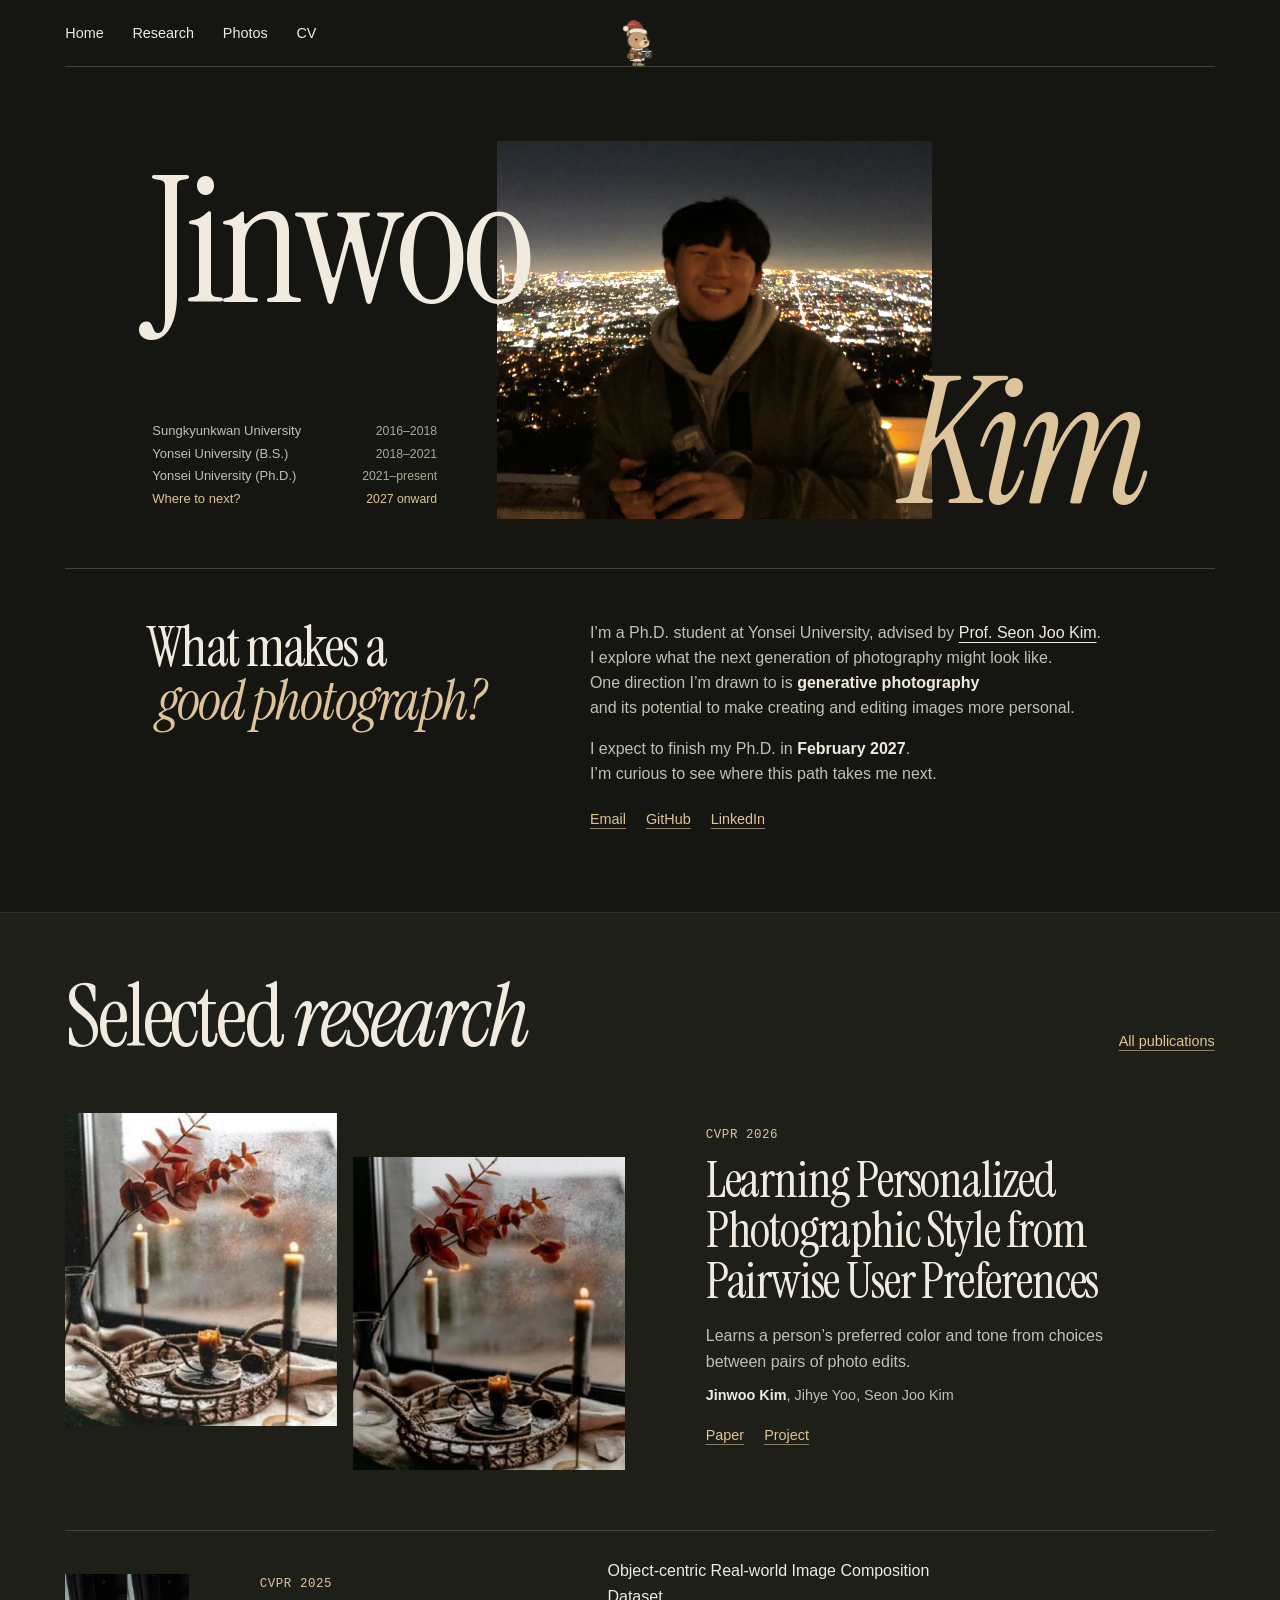
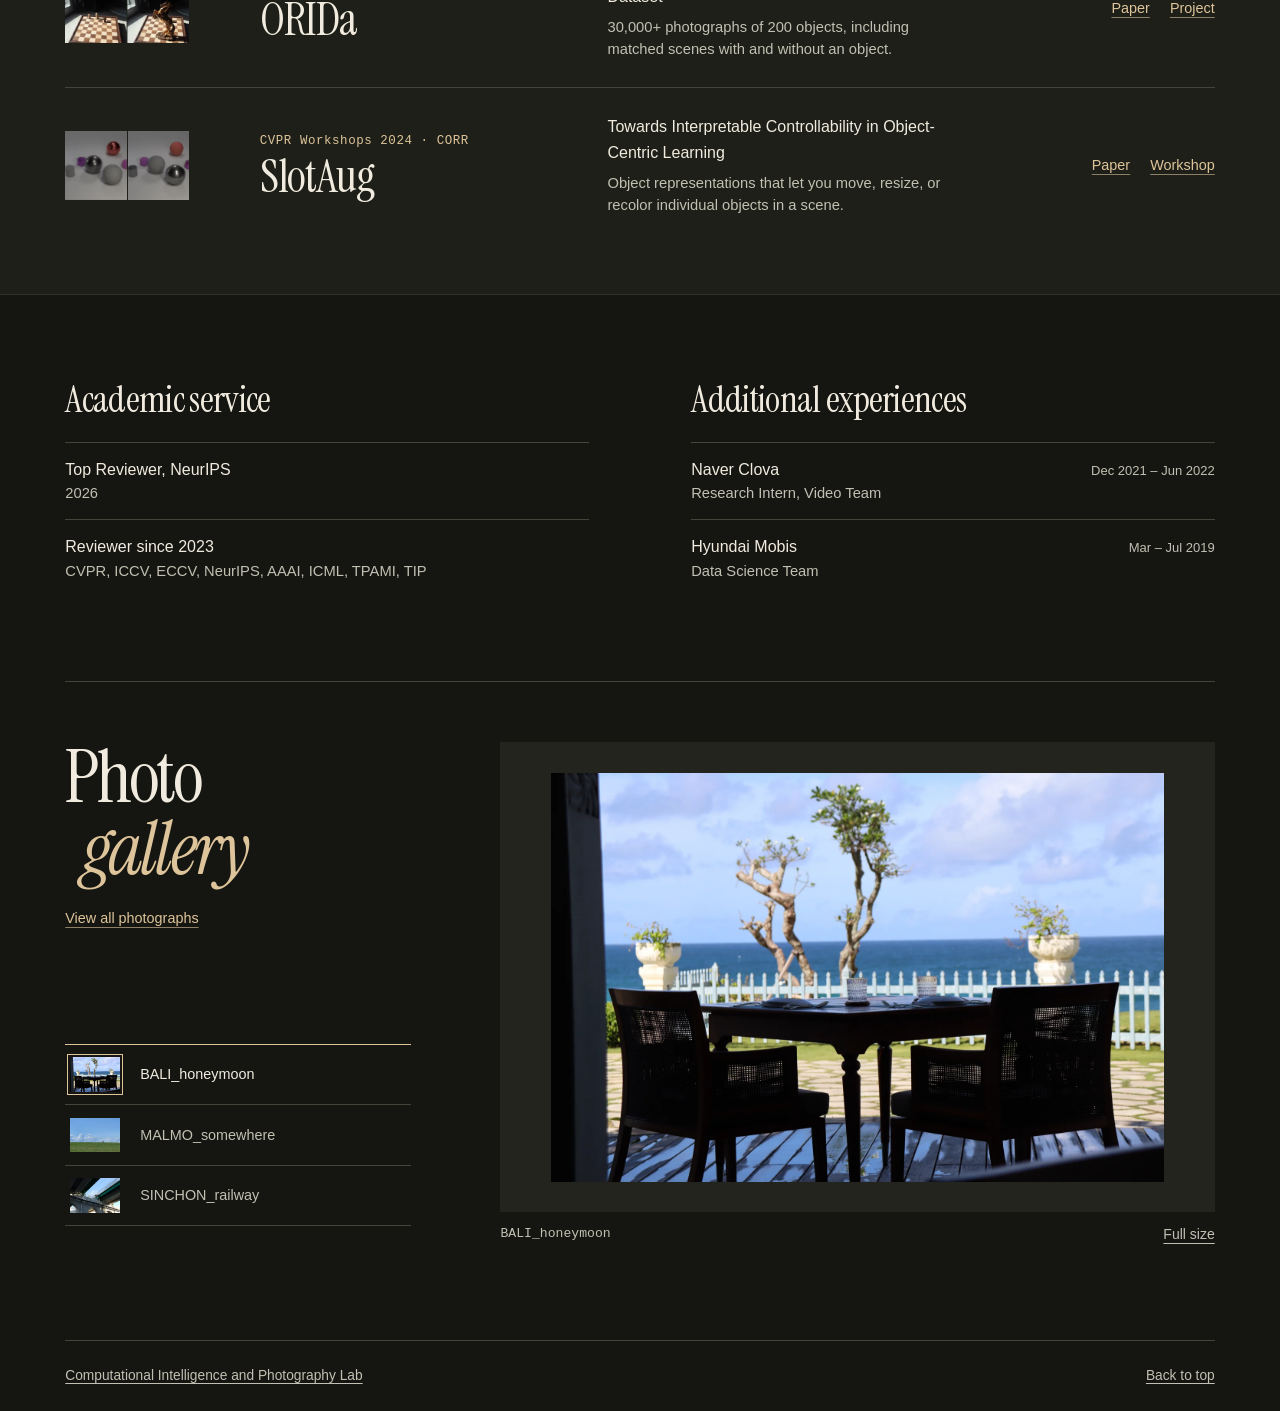
==== commit 5ccfabf6: "Remove the editing tools sentence from the biography" ====
--- a/index.html
+++ b/index.html
@@ -103,7 +103,7 @@
       <h2 class="question" id="question">What makes a <em>good photograph?</em></h2>
       <div class="bio">
         <p>I’m a Ph.D. student at Yonsei University, advised by <a href="https://sites.google.com/site/seonjookim">Prof. Seon Joo Kim</a>.<br>
-          I explore what the next generation of photography might look like. I study how editing tools can learn a photographer’s taste from the edits they choose.<br>
+          I explore what the next generation of photography might look like.<br>
           One direction I’m drawn to is <strong>generative photography</strong><br>
           and its potential to make creating and editing images more personal.</p>
         <p>I expect to finish my Ph.D. in <time datetime="2027-02">February 2027</time>.<br>
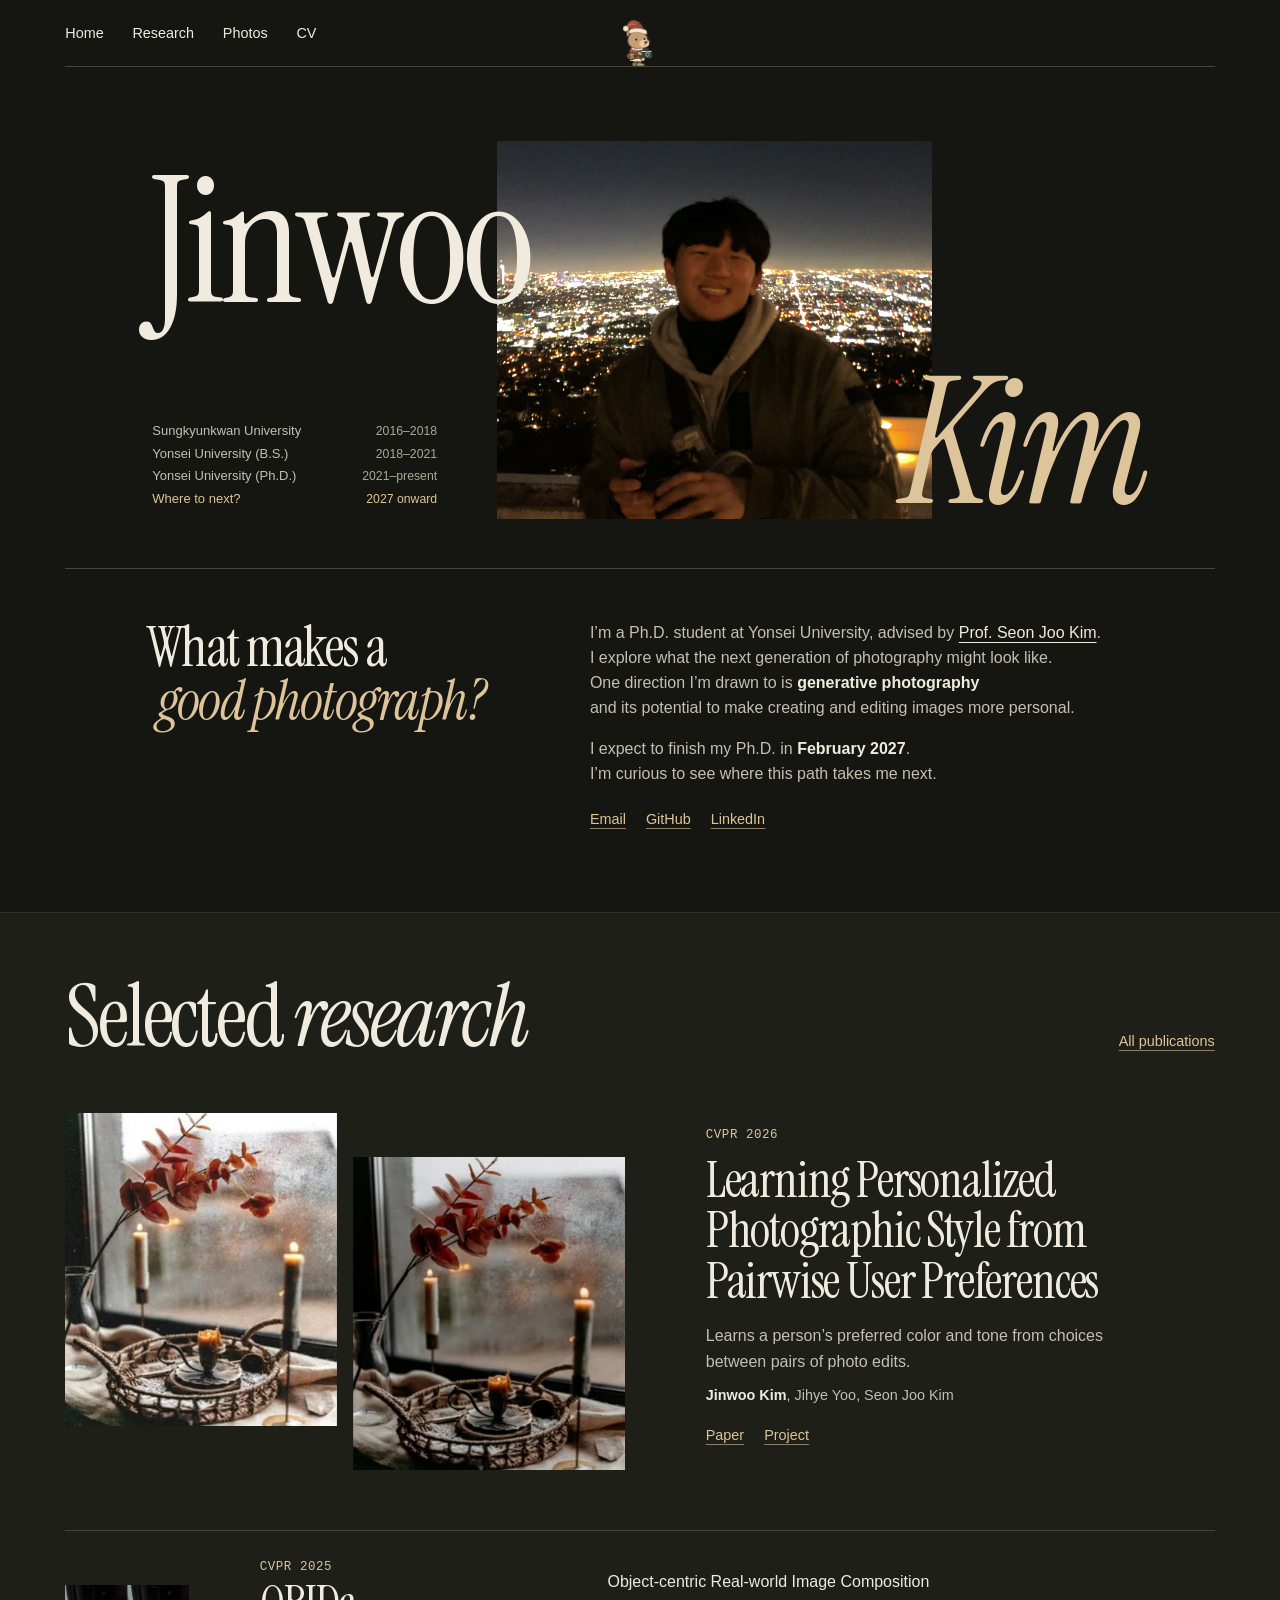
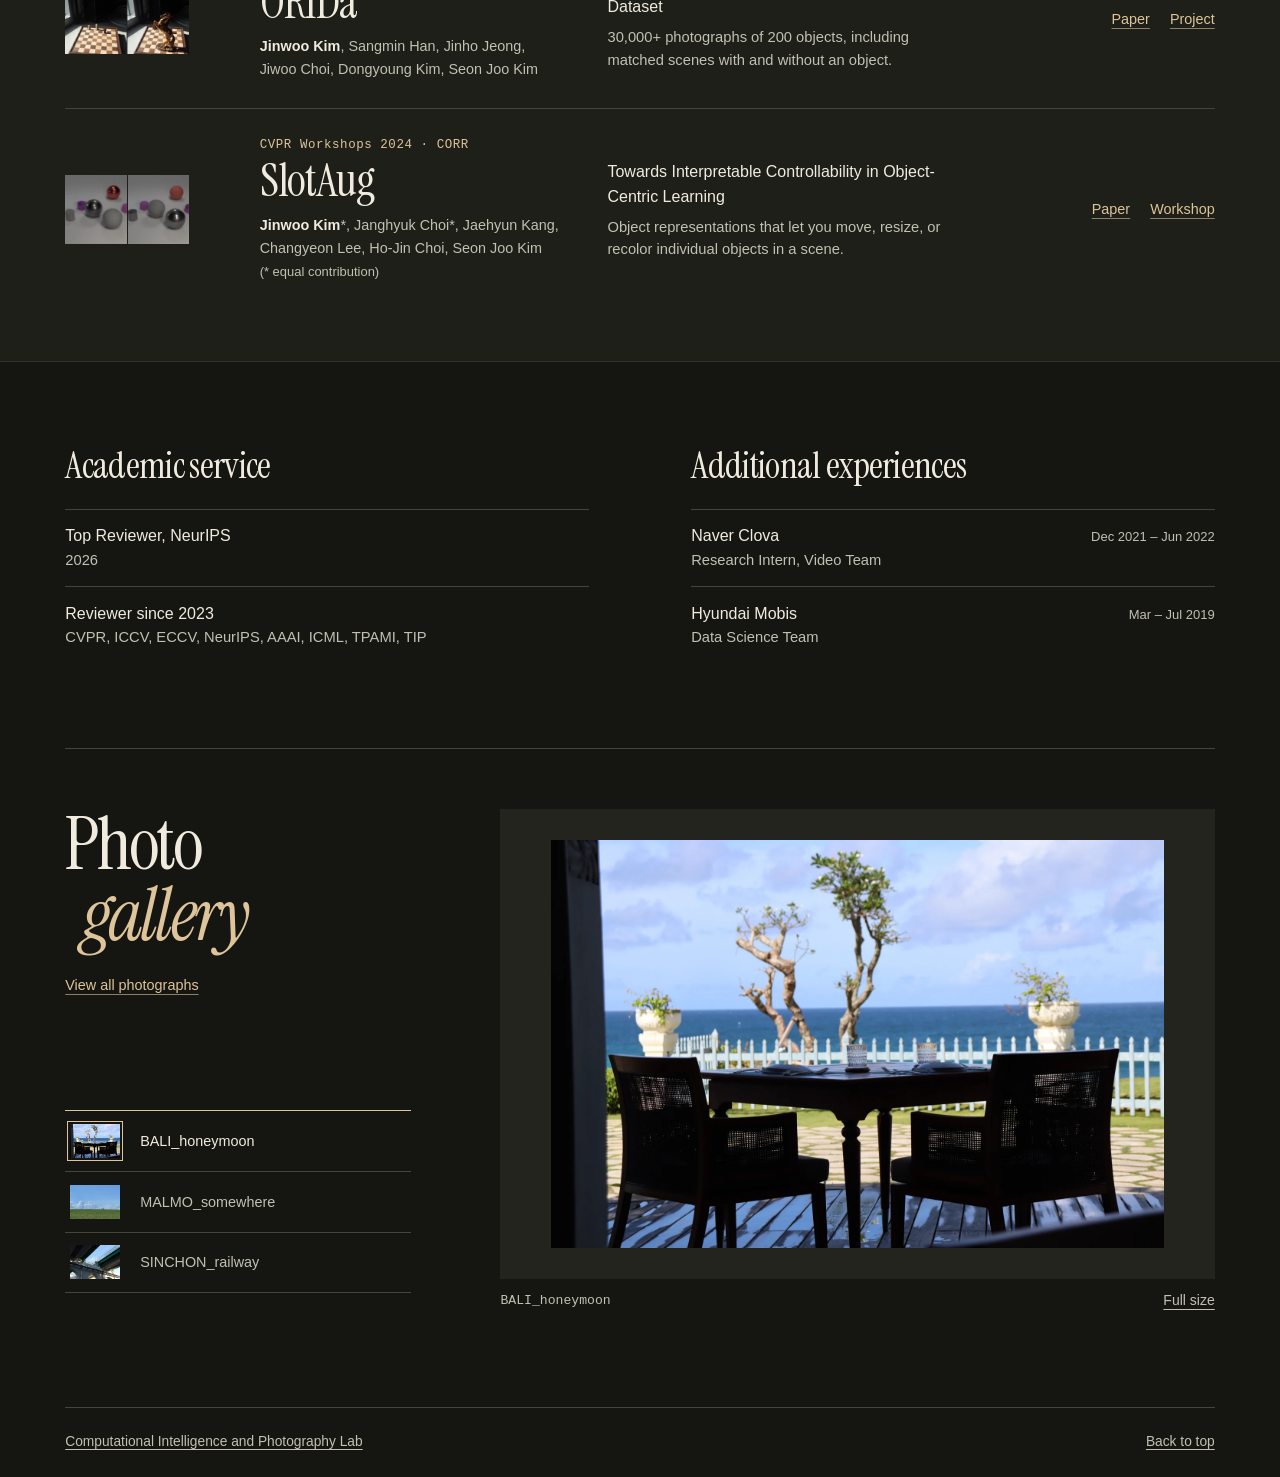
==== commit f6756399: "Credit all authors on the selected ORIDa and SlotAug projects" ====
--- a/index.html
+++ b/index.html
@@ -10,7 +10,7 @@
   <link rel="preload" href="assets/instrument-serif.woff2" as="font" type="font/woff2" crossorigin>
   <link rel="preload" href="assets/instrument-serif-italic.woff2" as="font" type="font/woff2" crossorigin>
   <link rel="preload" href="assets/portrait.webp" as="image">
-  <link rel="stylesheet" href="styles.css?v=after-hours">
+  <link rel="stylesheet" href="styles.css?v=research-authors">
   <link rel="stylesheet" href="photo-walk.css?v=bear-moments">
   <link rel="stylesheet" href="bear-moments.css">
   <script src="portrait.js?v=after-hours"></script>
@@ -144,6 +144,7 @@
           <div class="row-title">
             <p class="venue">CVPR 2025</p>
             <h3>ORIDa</h3>
+            <p class="authors"><span><strong>Jinwoo Kim</strong>,</span> <span>Sangmin Han,</span> <span>Jinho Jeong,</span> <span>Jiwoo Choi,</span> <span>Dongyoung Kim,</span> <span>Seon Joo Kim</span></p>
           </div>
           <div class="row-detail">
             <p>Object-centric Real-world Image Composition Dataset</p>
@@ -162,6 +163,7 @@
           <div class="row-title">
             <p class="venue">CVPR Workshops 2024 · CORR</p>
             <h3>SlotAug</h3>
+            <p class="authors"><span><strong>Jinwoo Kim</strong>*,</span> <span>Janghyuk Choi*,</span> <span>Jaehyun Kang,</span> <span>Changyeon Lee,</span> <span>Ho-Jin Choi,</span> <span>Seon Joo Kim</span> <span class="equal-contribution">(* equal contribution)</span></p>
           </div>
           <div class="row-detail">
             <p>Towards Interpretable Controllability in Object-Centric Learning</p>
--- a/styles.css
+++ b/styles.css
@@ -387,6 +387,7 @@
 }
 .description { max-width: 45ch; margin-top: 1.05rem; color: var(--secondary); }
 .authors { margin-top: .65rem; color: var(--secondary); font-size: .9rem; }
+.authors > span { display: inline-block; max-width: 100%; }
 .authors strong { font-weight: 570; color: var(--type); }
 .lead-copy .study-links { margin-top: .35rem; }
 .study-row {
@@ -600,7 +601,6 @@
 }
 .archive-list h3 span { display: inline-block; width: max-content; max-width: 100%; }
 .archive-list .authors { max-width: 79ch; margin-top: .42rem; font-size: 1rem; line-height: 1.55; }
-.archive-list .authors > span { display: inline-block; max-width: 100%; }
 .archive-list .authors strong { font-weight: 650; }
 .equal-contribution { font-size: .9em; }
 .archive-meta, .publication-links { display: flex; flex-wrap: wrap; align-items: center; }
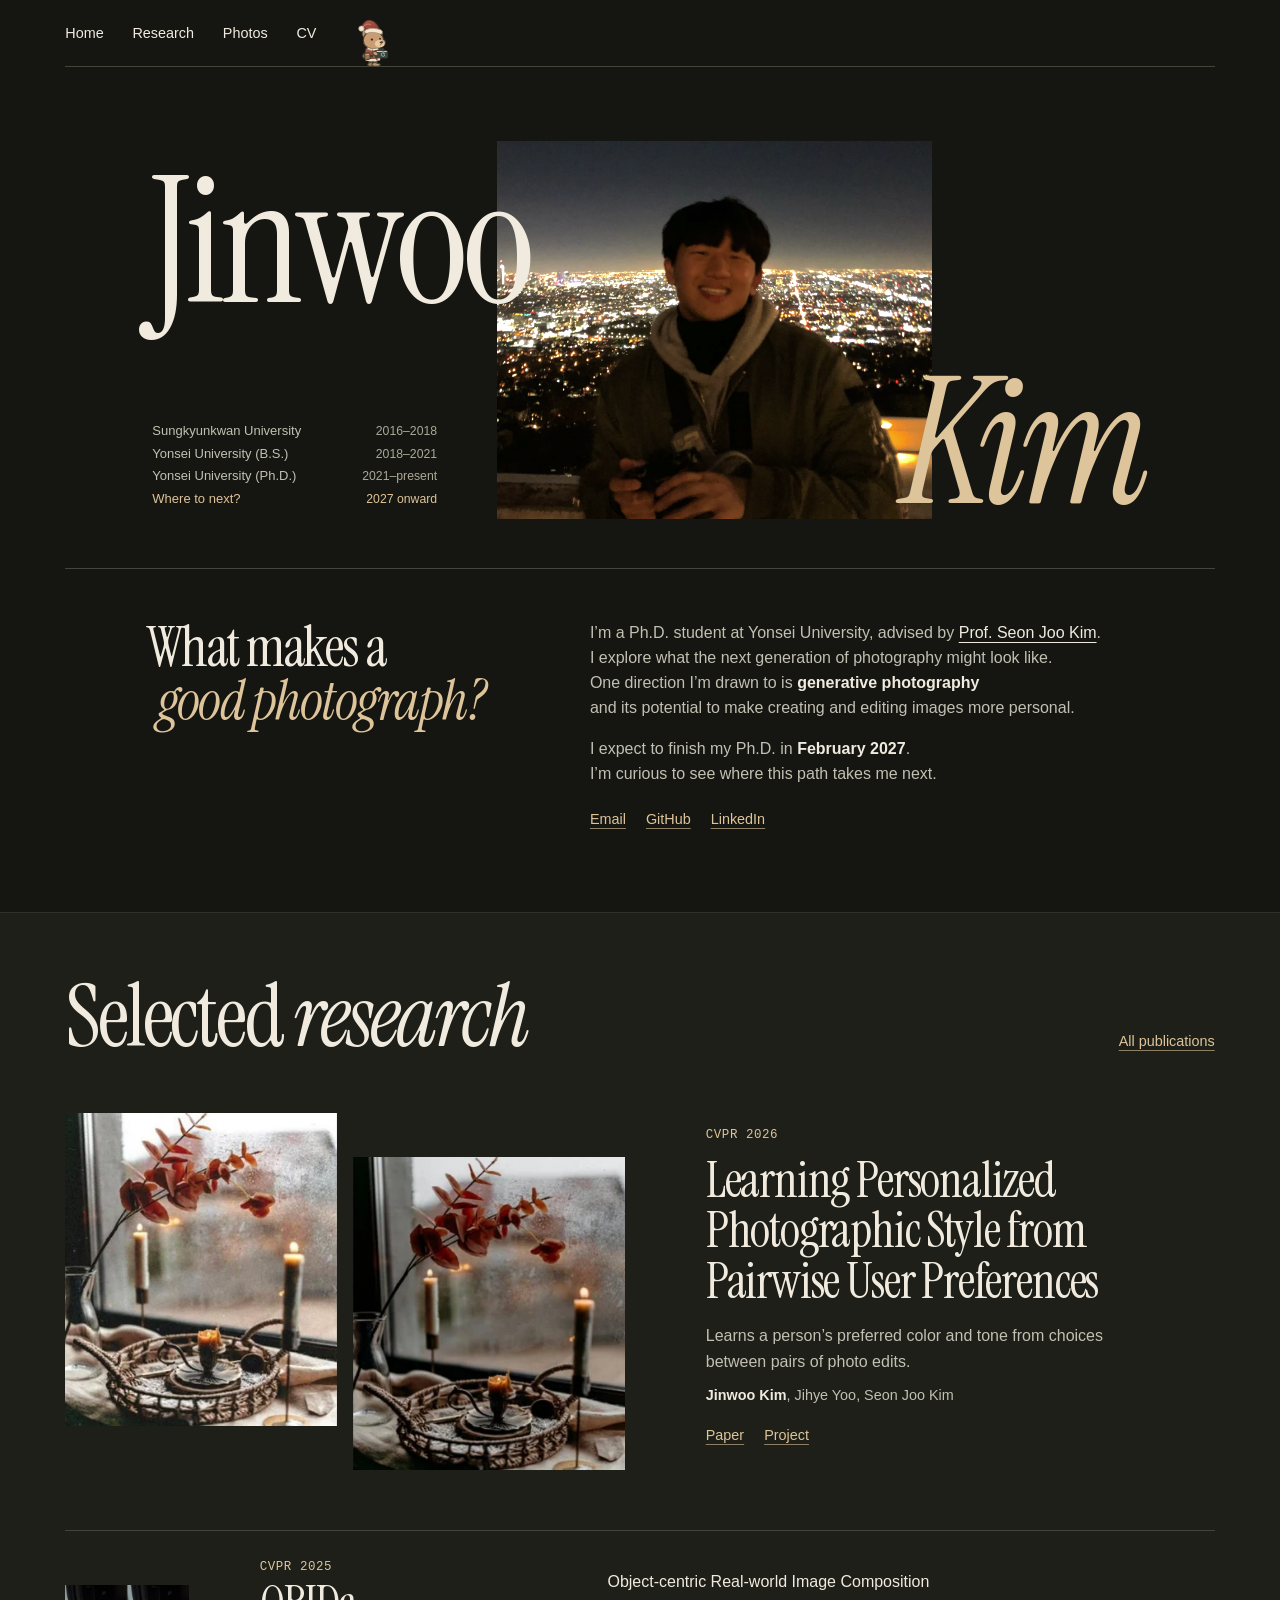
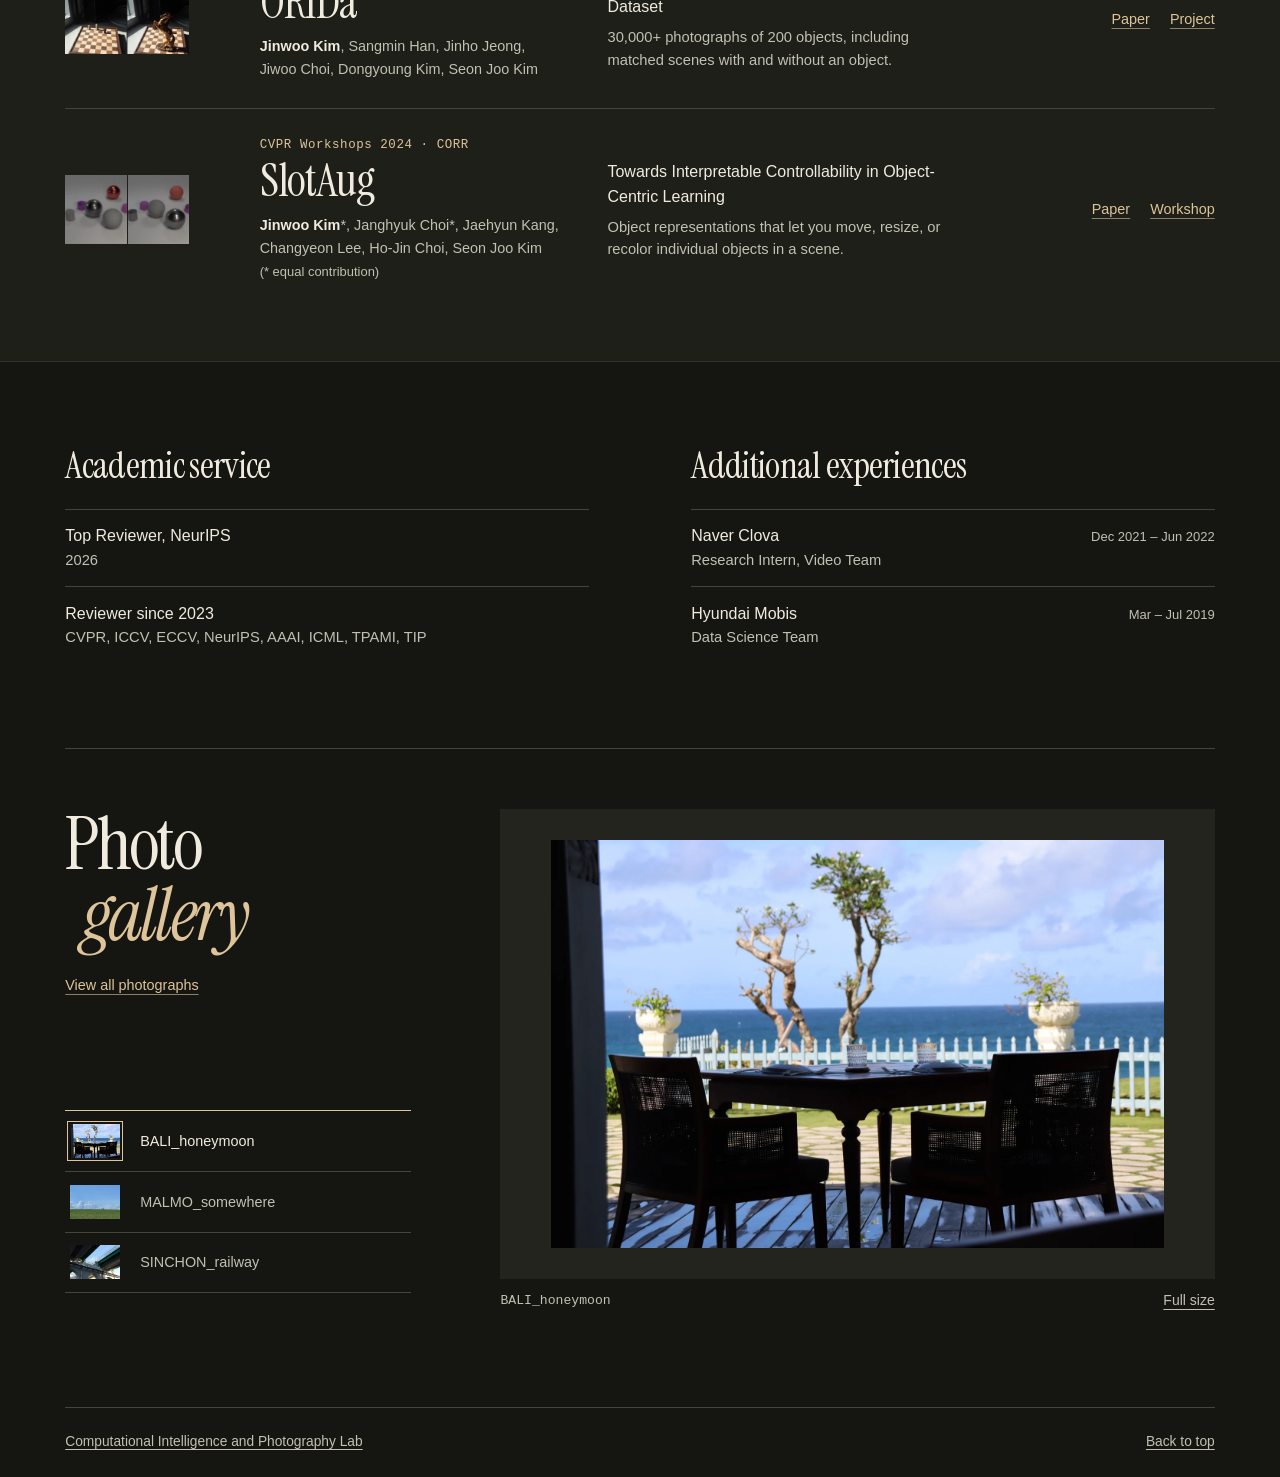
==== commit c7ce6a60: "Update Jinwoo Kim’s CV and refresh its links" ====
--- a/index.html
+++ b/index.html
@@ -24,7 +24,7 @@
       <a href="#top" aria-current="page">Home</a>
       <a href="#research">Research</a>
       <a href="#photos">Photos</a>
-      <a href="assets/CV_jinwookim.pdf?v=dbedc2bc">CV</a>
+      <a href="assets/CV_jinwookim.pdf?v=b1cbc0d5">CV</a>
     </nav>
     <div class="masthead-tools">
       <button type="button" class="walk-switch" aria-label="Pause the photo walk" aria-pressed="false" title="Pause the photo walk" hidden>
